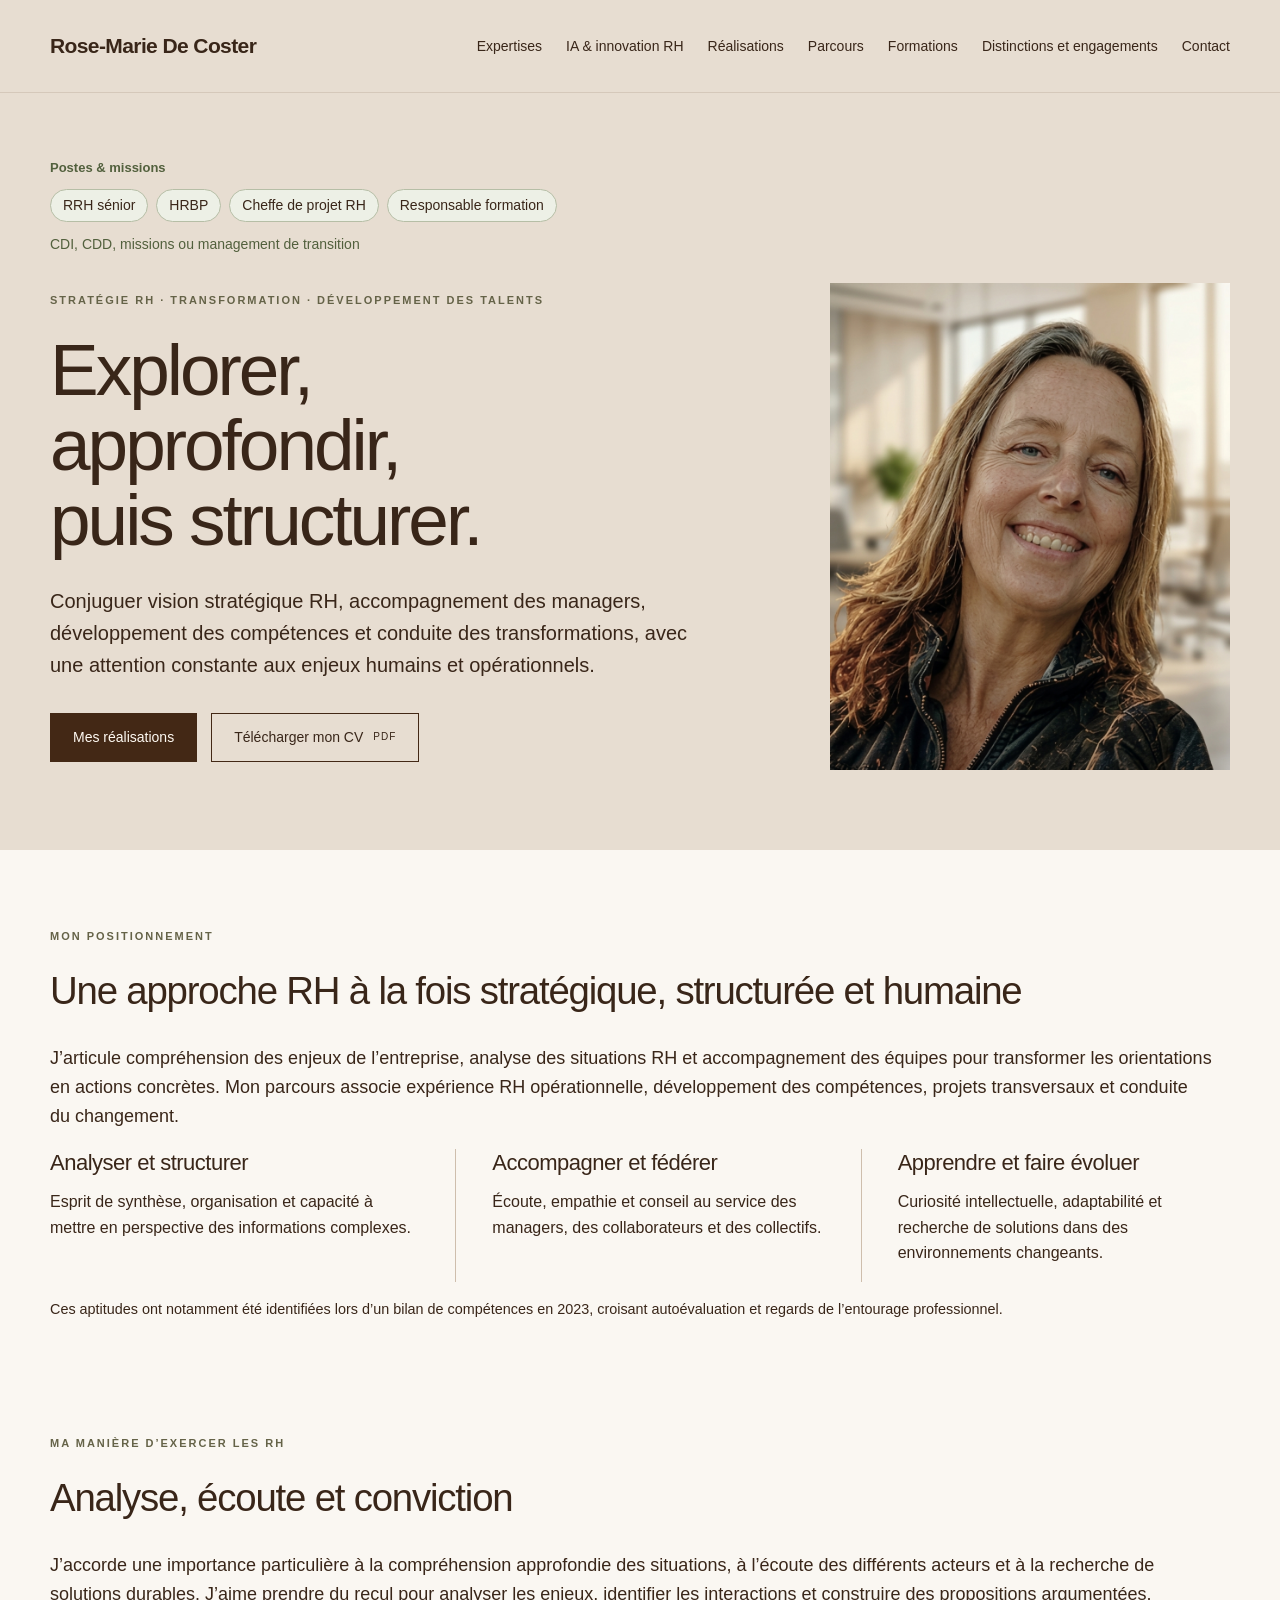
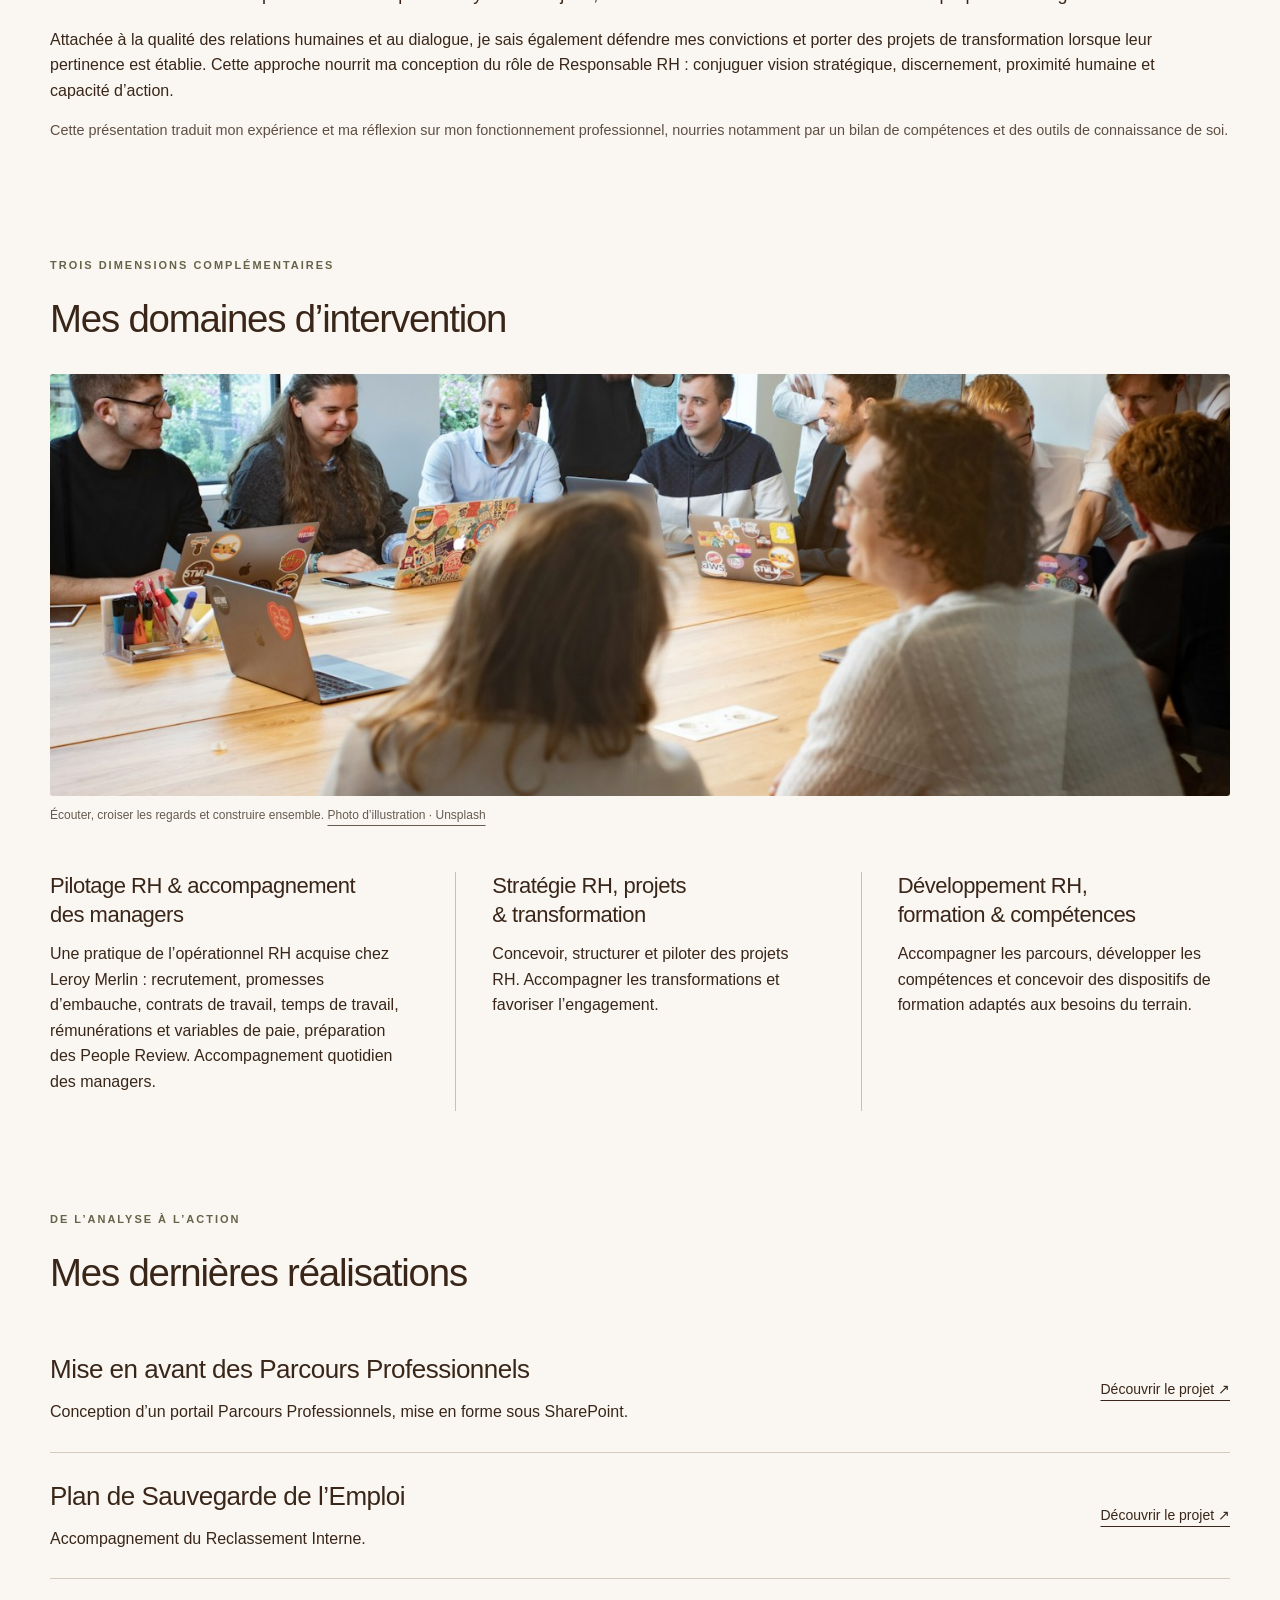
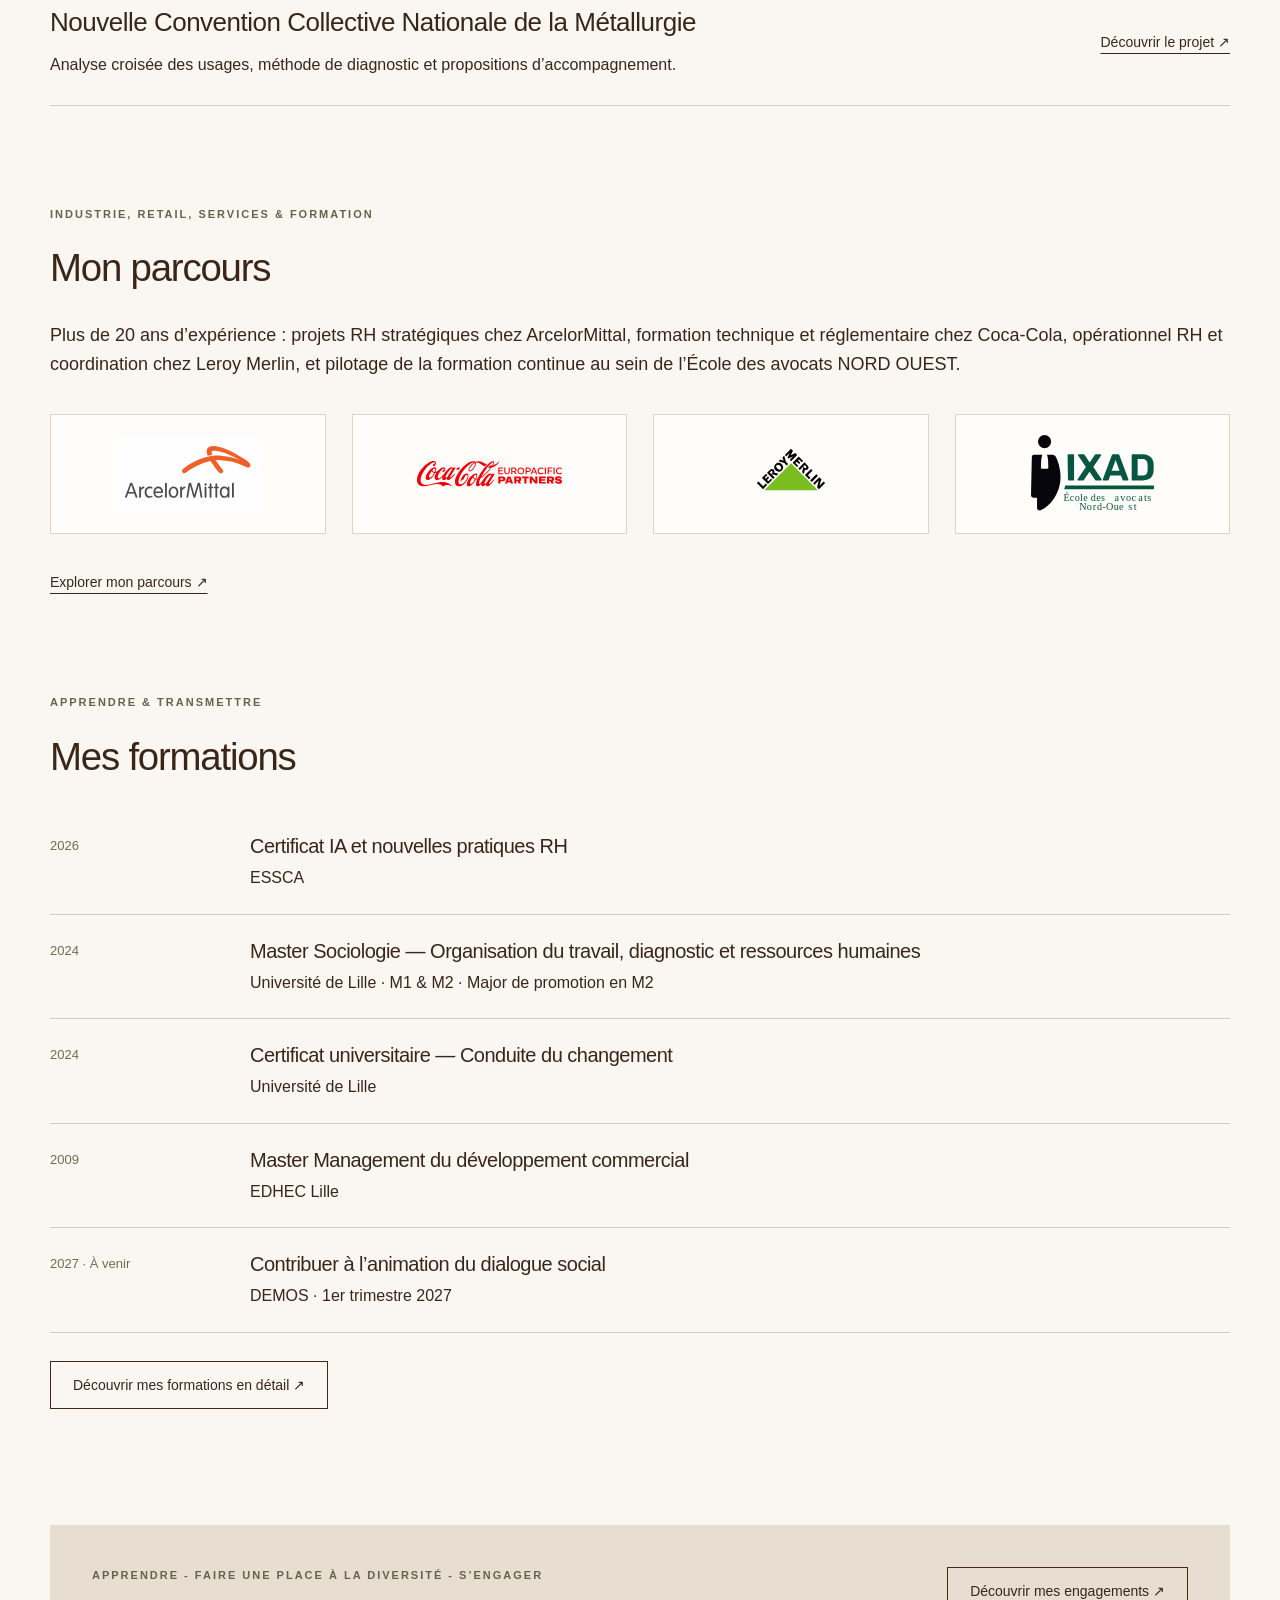
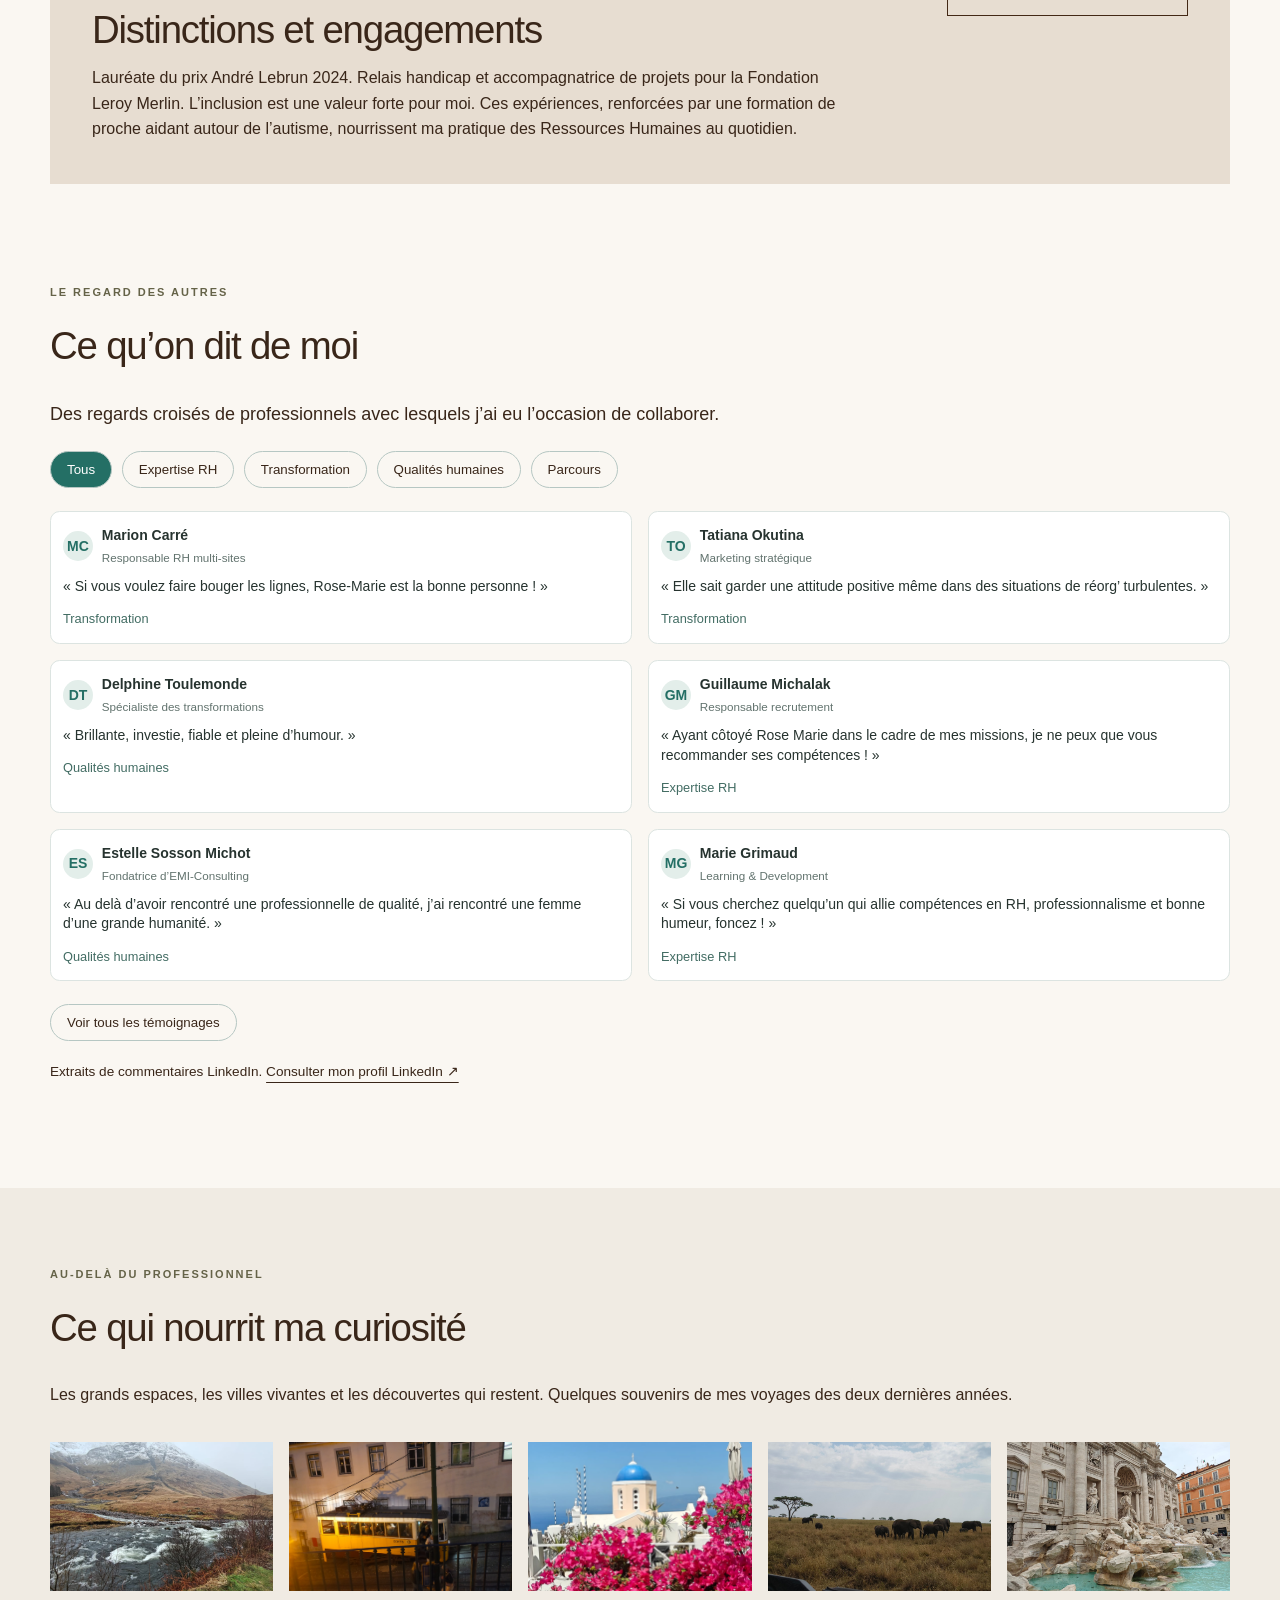
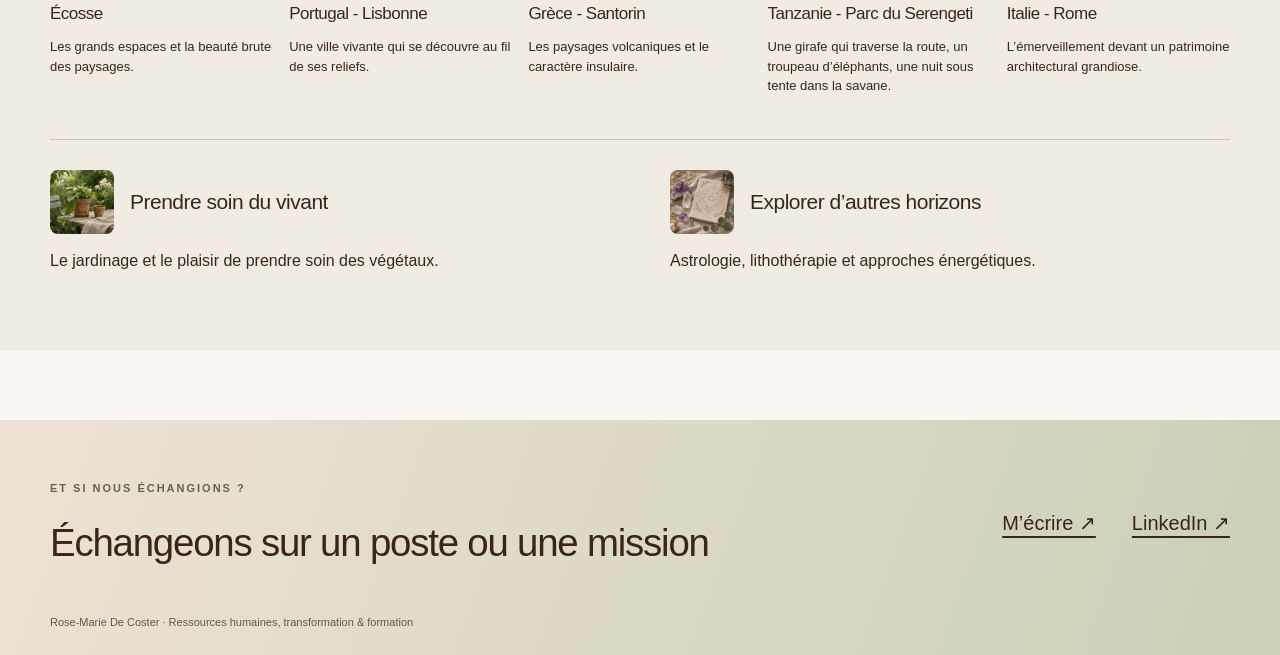
==== index.html @ 0cb6c14d "Retirer Cheffe de projet IA et RH des postes ciblés" ====
<!doctype html><html lang="fr"><head><meta charset="utf-8"><meta name="viewport" content="width=device-width,initial-scale=1"><meta name="description" content="Rose-Marie De Coster : ressources humaines, projets et transformation, formation et développement des compétences."><title>Accueil | Rose-Marie De Coster</title><link rel="stylesheet" href="assets/style.css?v=20261111-3"><script src="assets/site.js" defer></script><style>.hero .hero-grid{row-gap:28px}.target-roles{grid-column:1/-1;min-width:0;margin:0}.target-roles-label{margin:0 0 10px;font-size:13px;font-weight:600;color:#52603d}.target-roles ul{display:flex;flex-wrap:wrap;gap:8px;list-style:none;padding:0;margin:0}.target-roles li{max-width:100%;padding:6px 12px;border:1px solid #b6bea6;border-radius:20px;background:#edf0e6;color:#392619;font-size:14px;line-height:1.4}.target-roles abbr{text-decoration:none}@media(min-width:1000px){.target-roles ul{flex-wrap:nowrap}.target-roles li{white-space:nowrap}}.target-modalities{margin:12px 0 0;font-size:14px;line-height:1.5;color:#52603d}#contact .contact>div:first-child{min-width:0}#contact .contact-links{flex-shrink:0}@media(max-width:1050px){#contact .contact{flex-wrap:wrap}}</style></head><body><a class="skip" href="#contenu">Aller au contenu</a><header><div class="nav wrap"><a class="brand" href="index.html">Rose-Marie De Coster</a><button class="menu-toggle" aria-expanded="false" aria-controls="navigation">Menu</button><nav id="navigation" aria-label="Navigation principale"><a href="index.html#expertises">Expertises</a><a href="ia-innovation-rh.html">IA & innovation RH</a><a href="index.html#realisations">Réalisations</a><a href="index.html#parcours">Parcours</a><a href="index.html#formations">Formations</a><a href="index.html#distinction">Distinctions et engagements</a><a href="index.html#contact">Contact</a></nav></div></header><main id="contenu"><section class="hero"><div class="wrap hero-grid"><div class="target-roles"><p class="target-roles-label">Postes &amp; missions</p><ul aria-label="Postes et missions possibles"><li>RRH sénior</li><li><abbr title="Human Resources Business Partner">HRBP</abbr></li><li>Cheffe de projet RH</li><li>Responsable formation</li></ul><p class="target-modalities">CDI, CDD, missions ou management de transition</p></div><div><p class="eyebrow">STRATÉGIE RH · TRANSFORMATION · DÉVELOPPEMENT DES TALENTS</p><h1>Explorer,<br>approfondir,<br>puis structurer.</h1><p class="lead">Conjuguer vision stratégique RH, accompagnement des managers, développement des compétences et conduite des transformations, avec une attention constante aux enjeux humains et opérationnels.</p><div class="actions"><a class="button" href="#realisations">Mes réalisations</a><a class="button secondary" href="assets/CV_Rose_Marie_De_Coster.pdf?v=20261109" download>Télécharger mon CV <span class="file-type">PDF</span></a></div></div><figure class="portrait portrait-photo"><img src="assets/portrait-rose-marie.jpeg" width="928" height="1130" alt="Portrait de Rose-Marie De Coster" fetchpriority="high"></figure></div></section>
<section class="wrap section" id="profil-professionnel"><p class="eyebrow">MON POSITIONNEMENT</p><h2>Une approche RH à la fois stratégique, structurée et humaine</h2><p class="intro">J’articule compréhension des enjeux de l’entreprise, analyse des situations RH et accompagnement des équipes pour transformer les orientations en actions concrètes. Mon parcours associe expérience RH opérationnelle, développement des compétences, projets transversaux et conduite du changement.</p><div class="expertises"><article><h3>Analyser et structurer</h3><p>Esprit de synthèse, organisation et capacité à mettre en perspective des informations complexes.</p></article><article><h3>Accompagner et fédérer</h3><p>Écoute, empathie et conseil au service des managers, des collaborateurs et des collectifs.</p></article><article><h3>Apprendre et faire évoluer</h3><p>Curiosité intellectuelle, adaptabilité et recherche de solutions dans des environnements changeants.</p></article></div><p style="margin-top:1rem;font-size:.9rem">Ces aptitudes ont notamment été identifiées lors d’un bilan de compétences en 2023, croisant autoévaluation et regards de l’entourage professionnel.</p></section><section class="wrap section" id="approche-rh"><p class="eyebrow">MA MANIÈRE D’EXERCER LES RH</p><h2>Analyse, écoute et conviction</h2><p class="intro">J’accorde une importance particulière à la compréhension approfondie des situations, à l’écoute des différents acteurs et à la recherche de solutions durables. J’aime prendre du recul pour analyser les enjeux, identifier les interactions et construire des propositions argumentées.</p><p>Attachée à la qualité des relations humaines et au dialogue, je sais également défendre mes convictions et porter des projets de transformation lorsque leur pertinence est établie. Cette approche nourrit ma conception du rôle de Responsable RH : conjuguer vision stratégique, discernement, proximité humaine et capacité d’action.</p><p style="font-size:.9rem;opacity:.8">Cette présentation traduit mon expérience et ma réflexion sur mon fonctionnement professionnel, nourries notamment par un bilan de compétences et des outils de connaissance de soi.</p></section><section class="wrap section" id="expertises"><p class="eyebrow">TROIS DIMENSIONS COMPLÉMENTAIRES</p><h2>Mes domaines d’intervention</h2><figure class="editorial-photo"><img src="assets/illustration-collectif.jpg" alt="Équipe réunie autour d’une table pour échanger" width="1400" height="700" loading="lazy"><figcaption>Écouter, croiser les regards et construire ensemble. <a href="https://unsplash.com/photos/DZkYOtfxEvU" target="_blank" rel="noopener noreferrer">Photo d’illustration · Unsplash</a></figcaption></figure><div class="expertises">
<article><h3>Pilotage RH & accompagnement des managers</h3><p>Une pratique de l’opérationnel RH acquise chez Leroy Merlin : recrutement, promesses d’embauche, contrats de travail, temps de travail, rémunérations et variables de paie, préparation des People Review. Accompagnement quotidien des managers.</p></article>
<article><h3>Stratégie RH, projets & transformation</h3><p>Concevoir, structurer et piloter des projets RH. Accompagner les transformations et favoriser l’engagement.</p></article>
<article><h3>Développement RH, formation & compétences</h3><p>Accompagner les parcours, développer les compétences et concevoir des dispositifs de formation adaptés aux besoins du terrain.</p></article></div></section>
<section class="wrap section" id="realisations"><p class="eyebrow">DE L’ANALYSE À L’ACTION</p><h2>Mes dernières réalisations</h2><div class="project-list"><article class="project"><div><h3>Mise en avant des Parcours Professionnels</h3><p>Conception d’un portail Parcours Professionnels, mise en forme sous SharePoint.</p></div><a class="text-link" href="parcours-professionnels.html" aria-label="Découvrir : Parcours professionnels">Découvrir le projet ↗</a></article><article class="project"><div><h3>Plan de Sauvegarde de l’Emploi</h3><p>Accompagnement du Reclassement Interne.</p></div><a class="text-link" href="pse.html" aria-label="Découvrir : Plan de Sauvegarde de l’Emploi">Découvrir le projet ↗</a></article><article class="project"><div><h3>Nouvelle Convention Collective Nationale de la Métallurgie</h3><p>Analyse croisée des usages, méthode de diagnostic et propositions d’accompagnement.</p></div><a class="text-link" href="nccm.html" aria-label="Découvrir : Nouvelle Convention Collective Nationale de la Métallurgie">Découvrir le projet ↗</a></article></div></section><section class="wrap section" id="parcours"><p class="eyebrow">INDUSTRIE, RETAIL, SERVICES & FORMATION</p><h2>Mon parcours</h2><p class="intro">Plus de 20 ans d’expérience : projets RH stratégiques chez ArcelorMittal, formation technique et réglementaire chez Coca-Cola, opérationnel RH et coordination chez Leroy Merlin, et pilotage de la formation continue au sein de l’École des avocats NORD OUEST.</p><div class="companies company-logos"><a class="company" href="parcours.html#arcelormittal"><img src="assets/arcelormittal.svg" alt="ArcelorMittal France" loading="lazy"></a><a class="company" href="parcours.html#ccep"><img src="assets/ccep.svg" alt="Coca-Cola" loading="lazy"></a><a class="company" href="parcours.html#leroy-merlin"><img src="assets/leroy-merlin.svg" alt="Leroy Merlin France" loading="lazy"></a><a class="company" href="parcours.html#ixad"><img src="assets/ixad.svg" alt="IXAD — École des avocats du Nord-Ouest" loading="lazy"></a></div><a class="text-link" href="parcours.html">Explorer mon parcours ↗</a></section><section class="wrap section" id="formations"><p class="eyebrow">APPRENDRE & TRANSMETTRE</p><h2>Mes formations</h2><div class="education"><article><span class="date">2026</span><div><h3>Certificat IA et nouvelles pratiques RH</h3><p>ESSCA</p></div></article><article><span class="date">2024</span><div><h3>Master Sociologie — Organisation du travail, diagnostic et ressources humaines</h3><p>Université de Lille · M1 & M2 · Major de promotion en M2</p></div></article><article><span class="date">2024</span><div><h3>Certificat universitaire — Conduite du changement</h3><p>Université de Lille</p></div></article><article><span class="date">2009</span><div><h3>Master Management du développement commercial</h3><p>EDHEC Lille</p></div></article><article><span class="date">2027 · À venir</span><div><h3>Contribuer à l’animation du dialogue social</h3><p>DEMOS · 1er trimestre 2027</p></div></article></div><p class="training-discover"><a class="button secondary" href="formations.html">Découvrir mes formations en détail ↗</a></p></section><section class="wrap section" id="distinction"><div class="award"><div><p class="eyebrow">APPRENDRE - FAIRE UNE PLACE À LA DIVERSITÉ - S’ENGAGER</p><h2>Distinctions et engagements</h2><p>Lauréate du prix André Lebrun 2024. Relais handicap et accompagnatrice de projets pour la Fondation Leroy Merlin. L’inclusion est une valeur forte pour moi. Ces expériences, renforcées par une formation de proche aidant autour de l’autisme, nourrissent ma pratique des Ressources Humaines au quotidien.</p></div><a class="button secondary" href="distinction.html">Découvrir mes engagements ↗</a></div></section><section class="wrap section" id="temoignages"><p class="eyebrow">LE REGARD DES AUTRES</p><h2>Ce qu’on dit de moi</h2><p class="intro">Des regards croisés de professionnels avec lesquels j’ai eu l’occasion de collaborer.</p><div class="testimonial-filters" aria-label="Filtrer les témoignages"><button type="button" class="active" data-filter="Tous">Tous</button><button type="button" data-filter="Expertise RH">Expertise RH</button><button type="button" data-filter="Transformation">Transformation</button><button type="button" data-filter="Qualités humaines">Qualités humaines</button><button type="button" data-filter="Parcours">Parcours</button></div><div class="testimonial-grid"><article class="testimonial-card" data-category="Transformation" ><div class="testimonial-author"><span class="testimonial-avatar" aria-hidden="true">MC</span><div><strong>Marion Carré</strong><small>Responsable RH multi-sites</small></div></div><blockquote>« Si vous voulez faire bouger les lignes, Rose-Marie est la bonne personne ! »</blockquote><span class="testimonial-category">Transformation</span></article><article class="testimonial-card" data-category="Transformation" ><div class="testimonial-author"><span class="testimonial-avatar" aria-hidden="true">TO</span><div><strong>Tatiana Okutina</strong><small>Marketing stratégique</small></div></div><blockquote>« Elle sait garder une attitude positive même dans des situations de réorg’ turbulentes. »</blockquote><span class="testimonial-category">Transformation</span></article><article class="testimonial-card" data-category="Qualités humaines" ><div class="testimonial-author"><span class="testimonial-avatar" aria-hidden="true">DT</span><div><strong>Delphine Toulemonde</strong><small>Spécialiste des transformations</small></div></div><blockquote>« Brillante, investie, fiable et pleine d’humour. »</blockquote><span class="testimonial-category">Qualités humaines</span></article><article class="testimonial-card" data-category="Expertise RH" ><div class="testimonial-author"><span class="testimonial-avatar" aria-hidden="true">GM</span><div><strong>Guillaume Michalak</strong><small>Responsable recrutement</small></div></div><blockquote>« Ayant côtoyé Rose Marie dans le cadre de mes missions, je ne peux que vous recommander ses compétences ! »</blockquote><span class="testimonial-category">Expertise RH</span></article><article class="testimonial-card" data-category="Qualités humaines" ><div class="testimonial-author"><span class="testimonial-avatar" aria-hidden="true">ES</span><div><strong>Estelle Sosson Michot</strong><small>Fondatrice d’EMI-Consulting</small></div></div><blockquote>« Au delà d’avoir rencontré une professionnelle de qualité, j’ai rencontré une femme d’une grande humanité. »</blockquote><span class="testimonial-category">Qualités humaines</span></article><article class="testimonial-card" data-category="Expertise RH" ><div class="testimonial-author"><span class="testimonial-avatar" aria-hidden="true">MG</span><div><strong>Marie Grimaud</strong><small>Learning &amp; Development</small></div></div><blockquote>« Si vous cherchez quelqu’un qui allie compétences en RH, professionnalisme et bonne humeur, foncez ! »</blockquote><span class="testimonial-category">Expertise RH</span></article><article class="testimonial-card" data-category="Qualités humaines" hidden><div class="testimonial-author"><span class="testimonial-avatar" aria-hidden="true">BA</span><div><strong>Brigitte Adam</strong><small>DRH de transition</small></div></div><blockquote>« Une belle rencontre professionnelle, je recommande. »</blockquote><span class="testimonial-category">Qualités humaines</span></article><article class="testimonial-card" data-category="Parcours" hidden><div class="testimonial-author"><span class="testimonial-avatar" aria-hidden="true">LF</span><div><strong>Laurent Frappart</strong><small>Chef de projet</small></div></div><blockquote>« Tu as toujours mis beaucoup d’énergie et de cœur dans ce que tu entreprends. »</blockquote><span class="testimonial-category">Parcours</span></article><article class="testimonial-card" data-category="Qualités humaines" hidden><div class="testimonial-author"><span class="testimonial-avatar" aria-hidden="true">PG</span><div><strong>Philippe Groensteen</strong><small>Dirigeant</small></div></div><blockquote>« Écoute, Accompagnement, Analyse, Compréhension du contexte. »</blockquote><span class="testimonial-category">Qualités humaines</span></article><article class="testimonial-card" data-category="Expertise RH" hidden><div class="testimonial-author"><span class="testimonial-avatar" aria-hidden="true">AL</span><div><strong>Alexandre Laubie</strong><small>Managing Director</small></div></div><blockquote>« Un profil que je recommande à 200%. »</blockquote><span class="testimonial-category">Expertise RH</span></article></div><button type="button" class="testimonial-more">Voir tous les témoignages</button><p class="testimonial-note">Extraits de commentaires LinkedIn. <a href="https://www.linkedin.com/in/rose-marie-de-coster-1b9457264/" target="_blank" rel="noopener noreferrer">Consulter mon profil LinkedIn ↗</a></p></section><style>.testimonial-filters{display:flex;flex-wrap:wrap;gap:.6rem;margin:1.4rem 0}.testimonial-filters button,.testimonial-more{border:1px solid #b6c7c3;border-radius:2rem;background:transparent;color:inherit;padding:.65rem 1rem;cursor:pointer}.testimonial-filters button.active{background:#246f65;color:white}.testimonial-grid{display:grid;grid-template-columns:repeat(2,minmax(0,1fr));gap:1rem}.testimonial-card{border:1px solid #dce4e1;border-radius:.6rem;padding:.75rem;background:#fff;color:#26332f}.testimonial-card[hidden]{display:none}.testimonial-author{display:flex;align-items:center;gap:.55rem;font-size:.875rem}.testimonial-author small{display:block;color:#62736e;margin-top:.2rem}.testimonial-avatar{display:grid;place-items:center;flex:none;width:30px;height:30px;border-radius:50%;background:#e3eeea;color:#246f65;font-weight:700}.testimonial-card blockquote{margin:.55rem 0;line-height:1.4;font-size:.875rem}.testimonial-category{font-size:.8rem;color:#426c63}.testimonial-more{margin-top:1.4rem}.testimonial-note{font-size:.85rem;margin-top:1.2rem}@media(max-width:650px){.testimonial-grid{grid-template-columns:1fr}}</style><script>document.addEventListener('DOMContentLoaded',()=>{const section=document.querySelector('#temoignages');if(!section)return;let filter='Tous',expanded=false;const cards=[...section.querySelectorAll('.testimonial-card')],more=section.querySelector('.testimonial-more');function render(){let n=0;cards.forEach(c=>{const match=filter==='Tous'||c.dataset.category===filter;if(match)n++;c.hidden=!match||(!expanded&&n>6)});more.hidden=n<=6;more.textContent=expanded?'Réduire les témoignages':'Voir tous les témoignages'}section.querySelectorAll('[data-filter]').forEach(b=>b.addEventListener('click',()=>{filter=b.dataset.filter;expanded=false;section.querySelectorAll('[data-filter]').forEach(x=>x.classList.toggle('active',x===b));render()}));more.addEventListener('click',()=>{expanded=!expanded;render()});render()})</script><section class="personal" id="personnel"><div class="wrap section"><p class="eyebrow">AU-DELÀ DU PROFESSIONNEL</p><h2>Ce qui nourrit ma curiosité</h2><p class="intro travel-intro">Les grands espaces, les villes vivantes et les découvertes qui restent. Quelques souvenirs de mes voyages des deux dernières années.</p><div class="travel-grid"><article class="travel"><div class="travel-image"><img src="assets/voyage-ecosse.jpg" alt="Montagnes enneigées et rivière en Écosse" width="1600" height="900" loading="lazy" style="object-position:50% 50%"></div><h3>Écosse</h3><p>Les grands espaces et la beauté brute des paysages.</p></article><article class="travel"><div class="travel-image"><img src="assets/voyage-portugal-lisbonne.jpg" alt="Tramway jaune à Lisbonne au crépuscule" width="2048" height="1536" loading="lazy" style="object-position:50% 65%"></div><h3>Portugal - Lisbonne</h3><p>Une ville vivante qui se découvre au fil de ses reliefs.</p></article><article class="travel"><div class="travel-image"><img src="assets/voyage-grece-santorin.jpg" alt="Dôme bleu et bougainvilliers à Santorin" width="900" height="1600" loading="lazy" style="object-position:50% 44%"></div><h3>Grèce - Santorin</h3><p>Les paysages volcaniques et le caractère insulaire.</p></article><article class="travel"><div class="travel-image"><img src="assets/voyage-tanzanie-serengeti.jpg" alt="Troupeau d’éléphants dans la savane en Tanzanie" width="2048" height="921" loading="lazy" style="object-position:65% 50%"></div><h3>Tanzanie - Parc du Serengeti</h3><p>Une girafe qui traverse la route, un troupeau d’éléphants, une nuit sous tente dans la savane.</p></article><article class="travel"><div class="travel-image"><img src="assets/voyage-italie-rome.jpg" alt="Fontaine de Trevi à Rome" width="1600" height="1200" loading="lazy" style="object-position:50% 60%"></div><h3>Italie - Rome</h3><p>L’émerveillement devant un patrimoine architectural grandiose.</p></article></div><div class="interests"><article><div class="interest-heading"><img class="interest-photo" src="assets/interet-jardinage.png" width="112" height="112" alt="Plante verte en pot, illustration du jardinage" loading="lazy"><h3>Prendre soin du vivant</h3></div><p>Le jardinage et le plaisir de prendre soin des végétaux.</p></article><article><div class="interest-heading"><img class="interest-photo" src="assets/interet-horizons.png" width="112" height="112" alt="Cristaux et roue zodiacale, illustration des centres d’intérêt personnels" loading="lazy"><h3>Explorer d’autres horizons</h3></div><p>Astrologie, lithothérapie et approches énergétiques.</p></article></div></div></section></main><footer id="contact"><div class="wrap contact"><div><span class="eyebrow">ET SI NOUS ÉCHANGIONS ?</span><h2>Échangeons sur un poste ou une mission</h2></div><div class="contact-links"><a href="mailto:decoster59790@gmail.com">M’écrire ↗</a><a href="https://www.linkedin.com/in/rose-marie-de-coster-1b9457264/" target="_blank" rel="noopener noreferrer">LinkedIn ↗</a></div></div><div class="wrap footnote">Rose-Marie De Coster · Ressources humaines, transformation & formation</div></footer></body></html>
---- assets/style.css ----
*{box-sizing:border-box}html{scroll-behavior:smooth;scroll-padding-top:100px}body{margin:0;background:#faf7f2;color:#392619;font-family:Arial,Helvetica,sans-serif;line-height:1.6}a{color:inherit;text-underline-offset:6px}a:hover{color:#52603d}a:focus-visible,button:focus-visible{outline:3px solid #6b794b;outline-offset:6px}.wrap{width:min(1180px,calc(100% - 80px));margin:auto}header{background:#e7ddd1;border-bottom:1px solid #d5c8ba}.nav{display:flex;align-items:center;justify-content:space-between;gap:24px;min-height:92px}.brand{font-size:21px;font-weight:600;text-decoration:none;letter-spacing:-.6px;white-space:nowrap}nav{display:flex;gap:24px;align-items:center}nav a{text-decoration:none;font-size:14px}nav a:hover{text-decoration:underline}.menu-toggle{display:none}.hero{background:#e7ddd1;padding:65px 0 80px}.hero-grid{display:grid;grid-template-columns:1.35fr 1fr;gap:70px;align-items:center}.eyebrow{font-size:11px;letter-spacing:2px;font-weight:600;display:block;color:#656348;margin:0 0 22px}h1,h2,h3,p{margin-top:0}h1{font-size:clamp(42px,5.7vw,76px);line-height:1.03;letter-spacing:-3px;font-weight:500;margin-bottom:28px}h2{font-size:clamp(29px,3vw,40px);line-height:1.2;letter-spacing:-1.2px;font-weight:500;margin-bottom:30px}h3{font-size:22px;font-weight:500;line-height:1.3;letter-spacing:-.5px;margin-bottom:12px}p{font-size:16px}.lead{font-size:20px;line-height:1.6;max-width:620px}.actions{display:flex;gap:14px;flex-wrap:wrap;margin-top:32px}.button{display:inline-flex;align-items:center;justify-content:center;gap:10px;background:#432815;color:#fffaf3;border:1px solid #432815;padding:12px 22px;text-decoration:none;font-size:14px;transition:background .18s}.button:hover{background:#546043;color:white}.button.secondary{background:transparent;color:#392619}.button.secondary:hover{background:#ddd3c5}.file-type{font-size:10px;letter-spacing:1px}.portrait{background:#a6ad94;min-height:410px;display:flex;flex-direction:column;justify-content:center;align-items:center;color:#34402b}.portrait span{font-size:76px;font-weight:400;letter-spacing:-5px}.portrait p{font-size:13px;letter-spacing:1px}.section{padding-top:78px;padding-bottom:22px}.expertises{display:grid;grid-template-columns:repeat(3,1fr);gap:36px}.expertises article+article{border-left:1px solid #cebead;padding-left:36px}.number{font-size:12px;color:#67704f;display:block;margin-bottom:18px}.project{display:grid;grid-template-columns:1fr auto;gap:36px;align-items:center;padding:27px 0;border-bottom:1px solid #d6cbbf}.project h3{font-size:26px;max-width:700px}.project p{margin-bottom:0}.text-link{display:inline-block;font-size:14px;white-space:nowrap}.intro{font-size:18px;max-width:790px}.companies{display:flex;flex-wrap:wrap;gap:20px 36px;margin:32px 0}.companies span{border-right:1px solid #c3b7a6;padding-right:36px}.education article{display:grid;grid-template-columns:175px 1fr;gap:25px;border-bottom:1px solid #d6cbbf;padding:23px 0}.education h3{font-size:20px;margin-bottom:6px}.education p{margin:0}.date{color:#66714e;font-size:13px;padding-top:3px}.award{background:#e7ddd1;display:flex;align-items:center;justify-content:space-between;gap:30px;padding:42px}.award h2{margin-bottom:12px}.award p:last-child{margin:0}.pending{border-left:2px solid #a6ad94;padding:13px 20px;color:#655b50;max-width:750px}.personal{background:#f0ebe3;margin-top:70px;padding-bottom:55px}.travel-grid{display:grid;grid-template-columns:repeat(5,1fr);gap:20px;margin-top:35px}.travel-image{aspect-ratio:1.15;display:flex;align-items:center;justify-content:center;background:#c6cabc;padding:20px;margin-bottom:20px}.travel-image span{font-size:11px;text-align:center;color:#3b4435}.color-1{background:#d9c2aa}.color-2{background:#c5cfce}.color-3{background:#c6bc9f}.color-4{background:#d5bca7}.travel h3{font-size:20px}.travel p{font-size:14px}.interests{border-top:1px solid #cfc3b5;padding-top:30px;margin-top:30px;display:grid;grid-template-columns:1fr 1fr;gap:60px}.interests p{margin-bottom:0}footer{background:linear-gradient(110deg,#eee2d5,#cbd0b8);margin-top:70px;padding:60px 0 24px}.personal+footer{margin-top:0}.contact{display:flex;justify-content:space-between;gap:25px;align-items:center}.contact h2{margin-bottom:0}.contact-links{display:flex;gap:36px;font-size:20px}.footnote{margin-top:48px;font-size:11px;color:#63594f}.detail{padding-top:50px;padding-bottom:30px;max-width:960px}.back{display:inline-block;margin-bottom:50px;font-size:14px}.detail h1{font-size:clamp(38px,5vw,64px);max-width:900px;line-height:1.12}.detail h2{font-size:28px;margin-top:45px}.detail li{margin:8px 0}.role{color:#67664f}.press{padding:25px 0;border-bottom:1px solid #cfbfac}.experience{margin-top:50px}.skip{position:absolute;left:20px;top:-100px;background:white;padding:15px;z-index:10}.skip:focus{top:10px}@media(prefers-reduced-motion:no-preference){.section{animation:appear .5s ease-out}@keyframes appear{from{transform:translateY(8px)}to{transform:translateY(0)}}}@media(max-width:1050px){.nav{flex-wrap:wrap;padding:20px 0}.hero-grid{gap:35px}.travel-grid{grid-template-columns:repeat(3,1fr)}nav{gap:18px}}@media(max-width:700px){html{scroll-padding-top:20px}.wrap{width:calc(100% - 40px)}.nav{min-height:76px;gap:15px}.brand{font-size:18px}.menu-toggle{display:block;background:transparent;border:1px solid #897b6b;padding:9px 12px;color:inherit;font:inherit;font-size:13px}nav{width:100%;flex-wrap:wrap;gap:15px 22px;padding-top:10px}.js nav{display:none}.js nav.open{display:flex}.hero{padding:40px 0}.hero-grid{grid-template-columns:1fr;gap:32px}h1{letter-spacing:-2px;font-size:48px}.lead{font-size:18px}.portrait{min-height:280px}.portrait span{font-size:60px}.section{padding-top:50px}.expertises{grid-template-columns:1fr;gap:24px}.expertises article+article{padding:24px 0 0;border-left:0;border-top:1px solid #cebead}.project{grid-template-columns:1fr;gap:12px}.project h3{font-size:23px}.education article{grid-template-columns:1fr;gap:10px}.award{display:block;padding:28px}.award .button{margin-top:25px}.travel-grid{grid-template-columns:1fr 1fr;gap:22px 15px}.interests{grid-template-columns:1fr;gap:30px}.contact{display:block}.contact-links{margin-top:30px}.companies{gap:14px}.companies span{padding-right:14px}.detail h1{font-size:39px}.text-link{white-space:normal}footer{margin-top:45px}}@media(prefers-reduced-motion:reduce){html{scroll-behavior:auto}*{animation:none!important;transition:none!important}}
/* Portraits et logos */
.portrait-photo{margin:0;min-height:0;background:transparent;display:block;max-width:400px;justify-self:end;width:100%}.portrait-photo img{display:block;width:100%;height:auto;aspect-ratio:928/1130;object-fit:cover}.company-logos{display:grid;grid-template-columns:repeat(4,1fr);gap:26px;margin:35px 0}.company{display:flex;flex-direction:column;gap:18px;align-items:center;text-align:center;text-decoration:none;padding:20px 10px;border:1px solid #dfd4c6;background:#fffdf9}.company img{width:145px;height:78px;object-fit:contain;max-width:100%}.companies .company span{border:0;padding:0;font-size:13px}.experience-heading{display:flex;align-items:center;gap:30px}.experience-heading img{object-fit:contain;flex-shrink:0;background:#fffdf9;padding:8px}.experience-heading h2{margin:0}.award-photo{margin:35px 0}.award-photo img{display:block;width:100%;height:auto}.award-photo figcaption{font-size:12px;color:#655b50;margin-top:10px}@media(max-width:700px){.portrait-photo{max-width:360px;justify-self:center}.company-logos{grid-template-columns:repeat(2,1fr);gap:14px}.experience-heading{flex-direction:column;align-items:flex-start;gap:16px}.experience-heading h2{font-size:26px}}

/* Réalisations : Parcours professionnels */
.project-detail{max-width:1180px}.project-detail>h1{max-width:1000px}.project-facts{display:grid;grid-template-columns:repeat(3,1fr);gap:25px;margin:40px 0 65px;padding:28px 0;border-block:1px solid #d6cbbf}.project-facts strong{display:block;font-size:30px;font-weight:500;color:#52603d;line-height:1.3}.project-facts span{display:block;font-size:14px;margin-top:8px}.project-section{margin:65px 0}.project-section h2{margin-top:0}.skills-grid,.conviction-grid{display:grid;grid-template-columns:repeat(2,minmax(0,1fr));gap:24px}.skill-card{padding:30px;background:#fffdf9;border:1px solid #dfd4c6}.skill-card h3{font-size:27px}.skill-card p{max-width:60ch}.skill-card details{border-top:1px solid #dfd4c6;margin-top:24px;padding-top:16px}.skill-card summary{cursor:pointer;color:#52603d;font-size:15px;font-weight:600}.skill-card summary:focus-visible{outline:3px solid #6b794b;outline-offset:5px}.skill-card ul{padding-left:20px}.project-status{border-left:3px solid #a6ad94;padding:12px 16px;background:#f0f1e9}.journey-grid{display:grid;grid-template-columns:repeat(3,minmax(0,1fr));gap:28px;padding:0;list-style:none}.journey-grid>li{margin:0;border-top:2px solid #a6ad94;padding-top:24px}.journey-strength{font-size:13px;color:#52603d}.convictions{background:#f0ebe3;padding:35px}.conviction-grid{gap:28px 40px}.conviction-grid article>p:last-child{margin-bottom:0}.reference-list{list-style:none;display:flex;flex-wrap:wrap;gap:10px;padding:0}.reference-list li{margin:0;padding:8px 13px;background:#edf0e6;font-size:13px}.foundations h2{font-size:25px}@media(max-width:700px){.project-facts{grid-template-columns:1fr;gap:20px;margin-bottom:45px}.skills-grid,.conviction-grid,.journey-grid{grid-template-columns:1fr}.skill-card{padding:24px}.convictions{padding:25px}.project-section{margin:45px 0}.project-detail>h1{font-size:38px}}

/* Photos originales : recadrage non destructif et affichage lisible */
.project-photo-grid{display:grid;grid-template-columns:minmax(0,1.3fr) minmax(0,1fr);gap:32px;align-items:start}.project-photo{margin:0}.project-photo img{display:block;max-width:100%;height:auto}.project-photo a{display:block}.project-photo figcaption{font-size:13px;color:#655b50;line-height:1.5;margin-top:14px}.photo-cover{grid-column:1/-1}.photo-cover img,.photo-document img{width:100%;border:1px solid #d6cbbf}.photo-person{background:#f0ebe3;padding:30px;display:flex;flex-direction:column;align-items:center}.photo-person img{width:290px}.photo-person figcaption{text-align:center}@media(max-width:700px){.project-photo-grid{grid-template-columns:1fr;gap:28px}.photo-cover{grid-column:auto}.photo-person{padding:24px}}

/* Distinction et engagement */
.distinction-detail{max-width:1180px}.distinction-award{margin-top:55px}.distinction-award .award-photo{max-width:900px}.engagement-section{margin:65px 0}.engagement-grid{display:grid;grid-template-columns:repeat(2,minmax(0,1fr));gap:26px}.engagement-card{background:#fffdf9;border:1px solid #dfd4c6;padding:30px}.engagement-conviction{background:#e8ecdf;padding:32px;margin-top:30px}.engagement-conviction p{max-width:850px;margin-bottom:0}.award-sources{margin:65px 0 20px}@media(max-width:700px){.engagement-grid{grid-template-columns:1fr}.engagement-card,.engagement-conviction{padding:24px}}

.distinction-award .award-photo{max-width:540px;margin-inline:auto}

/* Formations */
.training-detail{max-width:1180px}.training-links{display:flex;flex-wrap:wrap;gap:12px 22px;margin:30px 0 45px}.training-links a{font-size:14px}.training-block{border-top:1px solid #cfbfac;padding:40px 0;margin-top:25px;scroll-margin-top:30px}.training-block h2{margin-top:0;max-width:950px}.training-columns{display:grid;grid-template-columns:repeat(2,minmax(0,1fr));gap:28px}.training-columns ul{margin-top:0;padding-left:22px}.training-block li{margin-bottom:18px}.training-takeaway{background:#edf0e6;border-left:3px solid #a6ad94;padding:20px 24px;margin:24px 0}.training-actions{display:flex;flex-wrap:wrap;gap:16px 28px}.training-status{color:#52603d}.upcoming{background:#f0ebe3;padding:30px}.training-discover{margin-top:28px}@media(max-width:700px){.training-columns{grid-template-columns:1fr;gap:0}.training-links{display:flex!important}.training-block{padding-top:30px}.training-actions{display:block}.training-actions a{margin-bottom:16px}.upcoming{padding:24px}}

/* Lot 6 : photographies personnelles, cadrage adapté à chaque souvenir. */
.travel-grid{grid-template-columns:repeat(3,minmax(0,1fr))}
.travel-image{padding:0;overflow:hidden;aspect-ratio:3/2}
.travel-image img{display:block;width:100%;height:100%;object-fit:cover}
@media(max-width:700px){.travel-grid{grid-template-columns:repeat(2,minmax(0,1fr))}}
@media(max-width:480px){.travel-grid{grid-template-columns:1fr}}


/* Parcours enrichi - proposition du 9 novembre 2026 */
.career-experience{border-top:1px solid #d6cbbf;padding-top:32px}.career-role{font-weight:600;font-size:20px;margin-bottom:8px}.career-intro{font-size:19px;color:#546043}.career-missions{display:grid;grid-template-columns:1fr 1fr;gap:12px 32px}.career-mission h3{font-size:19px;margin-bottom:8px}.career-mission p{font-size:16px}.career-links{display:flex;gap:24px;flex-wrap:wrap;font-size:14px}@media(max-width:700px){.career-missions{grid-template-columns:1fr}.career-role{font-size:18px}}

/* Photographies du parcours et voyages sur une ligne */
.career-hero{display:grid;grid-template-columns:1fr 1.15fr;gap:34px;align-items:center;margin:0 0 64px}
.career-hero .lead{font-size:18px}
.career-hero-photo{margin:0;position:relative}
.career-hero-photo img{display:block;width:100%;height:auto;aspect-ratio:1.35;object-fit:cover;object-position:60% center;border-radius:2px}
.career-hero-photo figcaption{font-size:12px;color:#655b50;margin-top:12px}
.career-shortcuts{display:flex;flex-wrap:wrap;gap:8px 16px;margin-top:25px}
.career-shortcuts a{font-size:12px;border-bottom:1px solid #b7bda4;padding:5px 0;text-decoration:none}
.career-experience{padding-top:38px}
.career-recognition{display:grid;grid-template-columns:170px 1fr;align-items:center;gap:32px;background:#e8ecdf;margin-top:65px;padding:30px}
.career-recognition img{width:170px;height:auto;display:block}
.career-recognition h2{margin:0 0 16px;font-size:29px}
.career-recognition p{max-width:55ch}
.travel-grid{grid-template-columns:repeat(5,minmax(0,1fr));gap:16px}
.travel-grid .travel{min-width:0}
.travel-grid .travel-image{aspect-ratio:1.5;margin-bottom:12px}
.travel-grid .travel h3{font-size:17px;line-height:1.3}
.travel-grid .travel p{font-size:13px;line-height:1.5}
@media(max-width:800px){
 .career-hero{grid-template-columns:1fr;gap:24px;margin-bottom:40px}
 .career-hero-photo img{aspect-ratio:1.8}
 .travel-grid{display:grid;grid-template-columns:repeat(5,155px);overflow-x:auto;gap:14px;padding-bottom:14px;scroll-snap-type:x proximity}
 .travel-grid .travel{scroll-snap-align:start}
}
@media(max-width:700px){
 .js .career-shortcuts{display:flex;width:auto;padding-top:0}
 .career-recognition{grid-template-columns:100px 1fr;padding:20px;gap:18px;margin-top:40px;align-items:start}
 .career-recognition img{width:100px}
 .career-recognition h2{font-size:23px}
 .career-recognition p{font-size:14px}
 .career-recognition .eyebrow{font-size:9px;letter-spacing:1px}
}

/* Ajustements de relecture — novembre 2026 */
#distinction .award{align-items:flex-start}
#distinction .award>div{max-width:760px}
#distinction .award .button{flex-shrink:0}
.interests article{display:block}.interest-heading{display:flex;align-items:center;gap:16px;margin-bottom:14px;min-height:64px}.interest-heading h3{margin:0}
.interest-photo{display:block;width:64px;height:64px;object-fit:cover;border-radius:8px;flex-shrink:0}
.interests h3{font-size:21px}
@media(max-width:1050px){#distinction .award{flex-direction:column}}
@media(max-width:480px){.interest-photo{width:56px;height:56px}.interest-heading{gap:12px}.interest-heading h3{font-size:19px}}

/* Introduction des voyages sur une ligne sur ordinateur */
#personnel .travel-intro{max-width:none;font-size:16px}
@media(min-width:1100px){#personnel .travel-intro{white-space:nowrap}}

/* Présentation du projet Parcours Professionnels */
.project-detail>h1.parcours-project-title{max-width:none;font-size:clamp(29px,3.2vw,44px);line-height:1.2;letter-spacing:-1px}
.project-detail .parcours-mission-intro{max-width:none;font-size:16px}
@media(min-width:1200px){.project-detail .parcours-mission-intro{white-space:nowrap}}

/* Lecture fluide sur toutes les pages, sans coupures imposées. */
.detail{max-width:1180px}
.intro,.lead,.detail>.lead{max-width:none}
.detail>.lead{font-size:18px;line-height:1.65}
h1,h2,h3{overflow-wrap:break-word;text-wrap:balance}
p,li{ text-wrap:pretty }
.project-detail>h1{max-width:none;font-size:clamp(30px,3.5vw,46px);line-height:1.2;letter-spacing:-1px}
#personnel .travel-intro,.project-detail .parcours-mission-intro{white-space:normal}
.project>div,.award>div,.career-hero>div{min-width:0}
.editorial-photo{margin:32px 0 48px}
.editorial-photo img{display:block;width:100%;height:auto;aspect-ratio:2.8;object-fit:cover;border-radius:3px}
.editorial-photo figcaption{font-size:12px;color:#655b50;margin-top:10px;line-height:1.5}
.editorial-photo figcaption a{color:inherit}
@media(max-width:700px){
 .detail>.lead,.intro{font-size:17px}
 .editorial-photo{margin:24px 0 32px}
 .editorial-photo img{aspect-ratio:1.65}
 .detail h1{letter-spacing:-1px}
 .contact-links{flex-wrap:wrap}
}
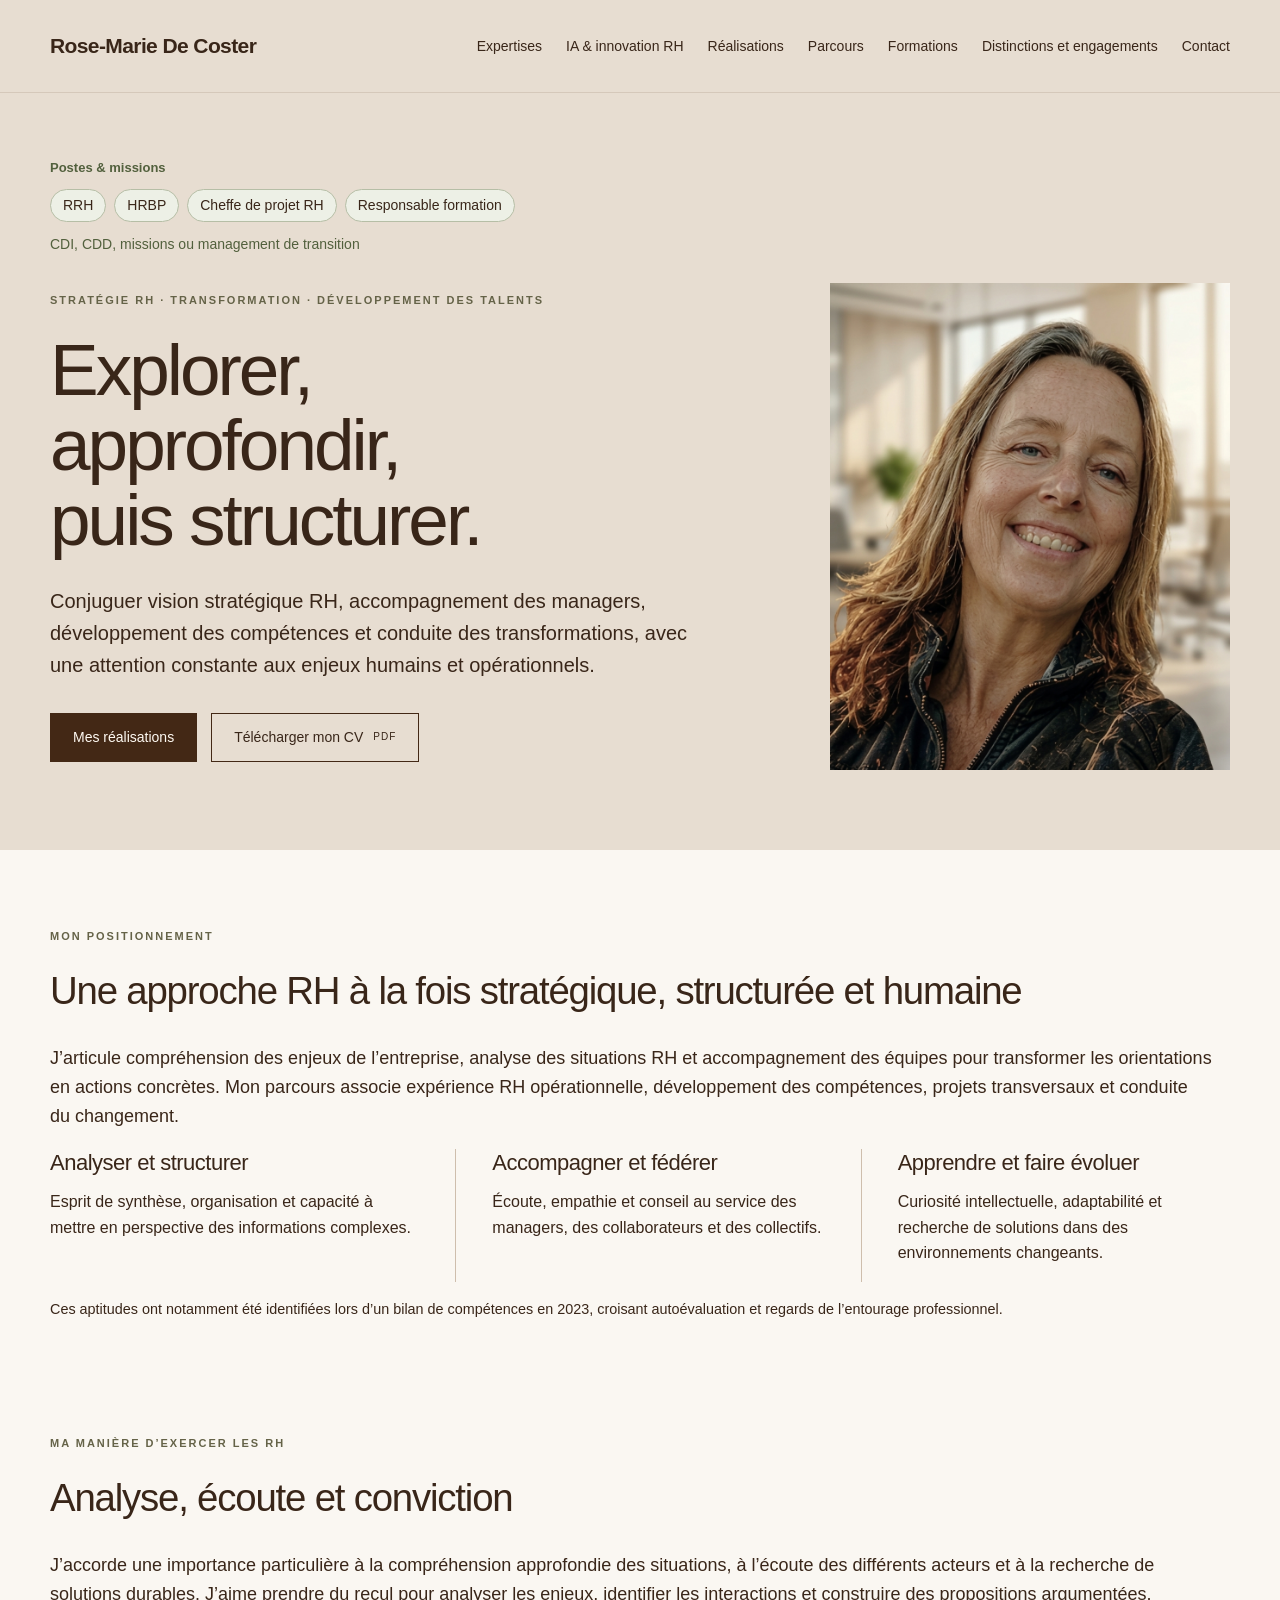
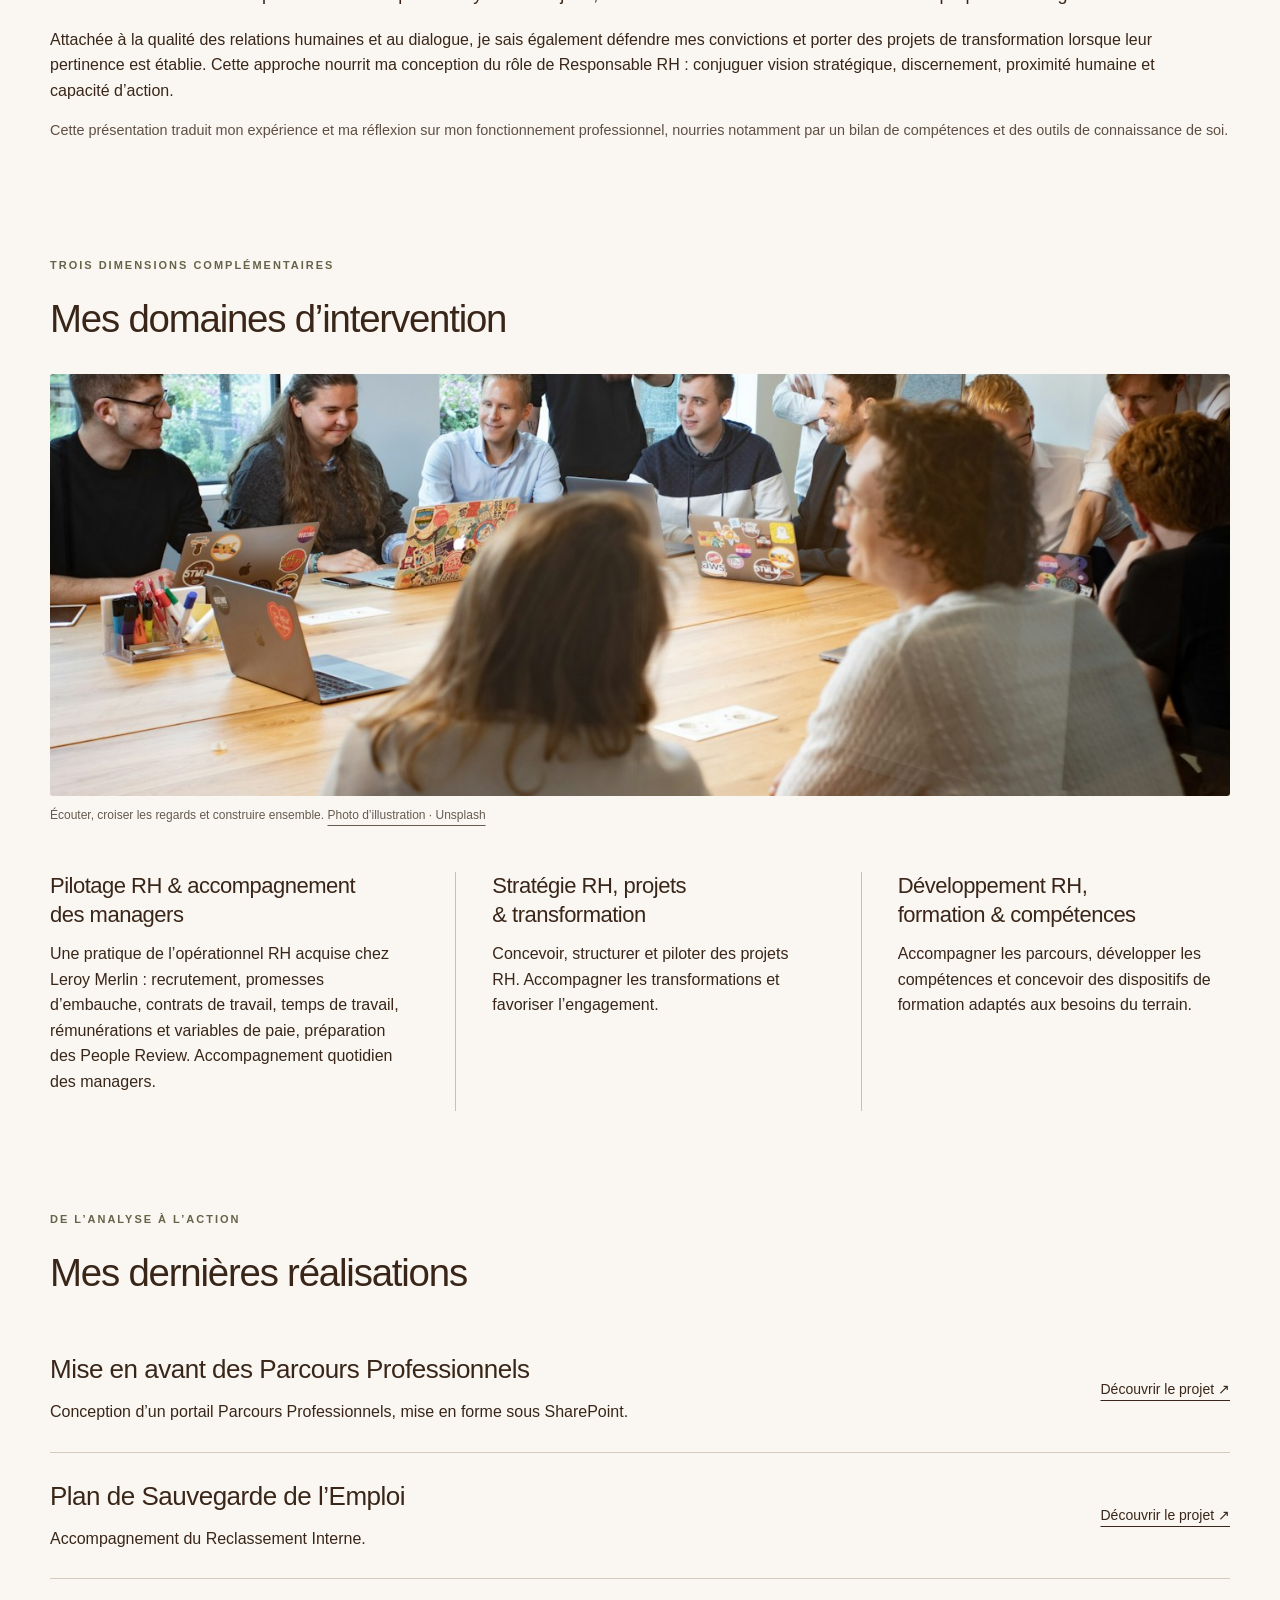
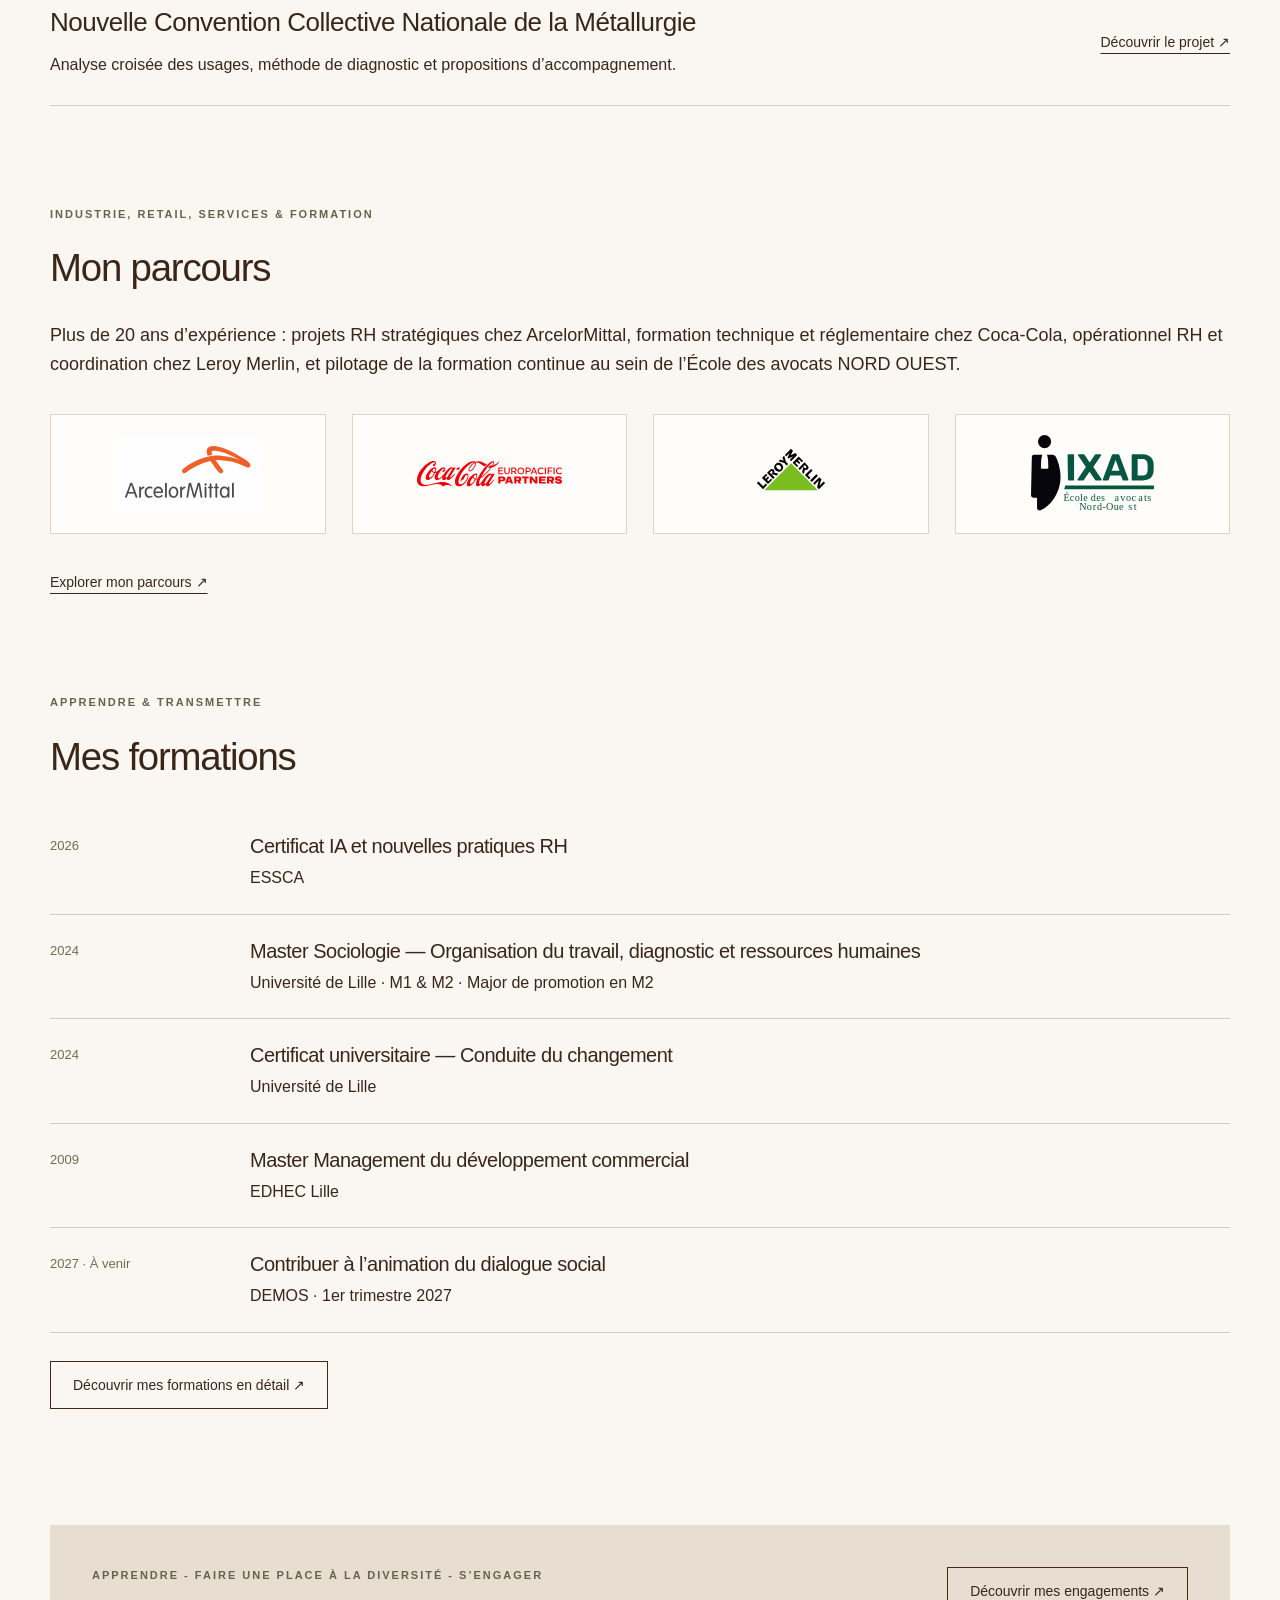
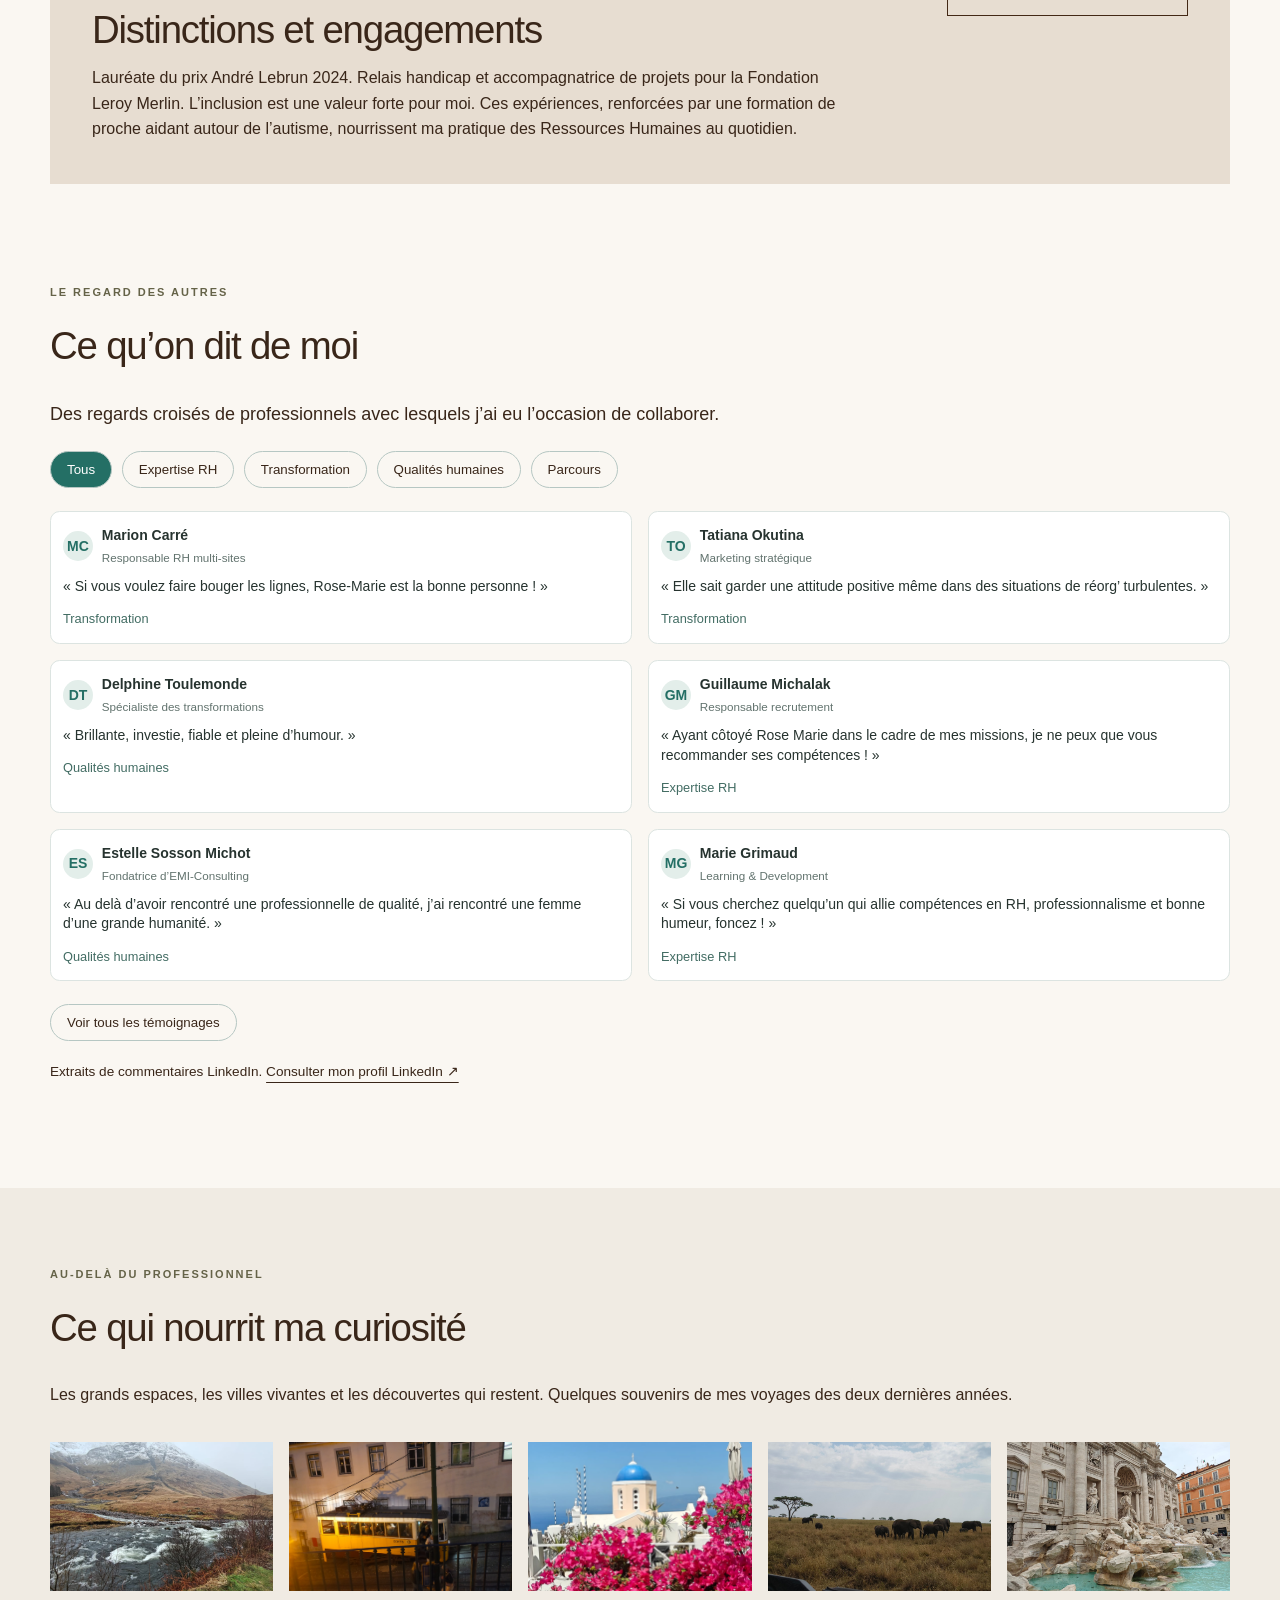
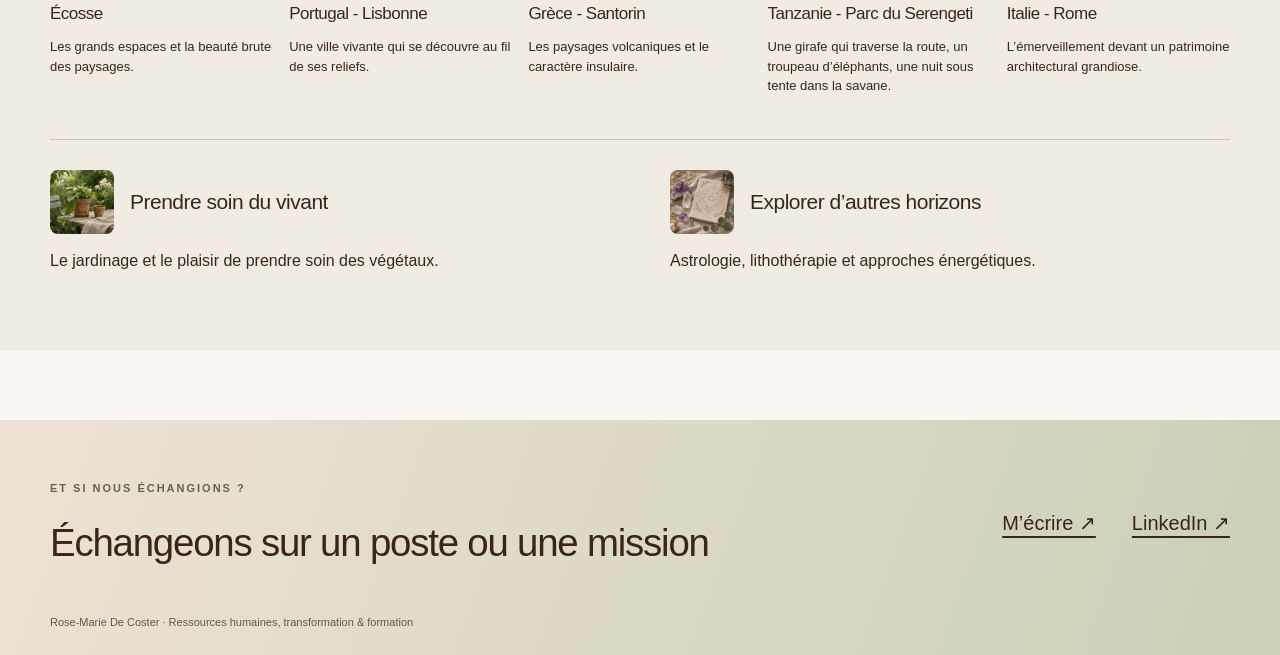
==== commit 4d824ffe: "Simplifier intitulé RRH sur la page d'accueil" ====
--- a/index.html
+++ b/index.html
@@ -1,4 +1,4 @@
-<!doctype html><html lang="fr"><head><meta charset="utf-8"><meta name="viewport" content="width=device-width,initial-scale=1"><meta name="description" content="Rose-Marie De Coster : ressources humaines, projets et transformation, formation et développement des compétences."><title>Accueil | Rose-Marie De Coster</title><link rel="stylesheet" href="assets/style.css?v=20261111-3"><script src="assets/site.js" defer></script><style>.hero .hero-grid{row-gap:28px}.target-roles{grid-column:1/-1;min-width:0;margin:0}.target-roles-label{margin:0 0 10px;font-size:13px;font-weight:600;color:#52603d}.target-roles ul{display:flex;flex-wrap:wrap;gap:8px;list-style:none;padding:0;margin:0}.target-roles li{max-width:100%;padding:6px 12px;border:1px solid #b6bea6;border-radius:20px;background:#edf0e6;color:#392619;font-size:14px;line-height:1.4}.target-roles abbr{text-decoration:none}@media(min-width:1000px){.target-roles ul{flex-wrap:nowrap}.target-roles li{white-space:nowrap}}.target-modalities{margin:12px 0 0;font-size:14px;line-height:1.5;color:#52603d}#contact .contact>div:first-child{min-width:0}#contact .contact-links{flex-shrink:0}@media(max-width:1050px){#contact .contact{flex-wrap:wrap}}</style></head><body><a class="skip" href="#contenu">Aller au contenu</a><header><div class="nav wrap"><a class="brand" href="index.html">Rose-Marie De Coster</a><button class="menu-toggle" aria-expanded="false" aria-controls="navigation">Menu</button><nav id="navigation" aria-label="Navigation principale"><a href="index.html#expertises">Expertises</a><a href="ia-innovation-rh.html">IA & innovation RH</a><a href="index.html#realisations">Réalisations</a><a href="index.html#parcours">Parcours</a><a href="index.html#formations">Formations</a><a href="index.html#distinction">Distinctions et engagements</a><a href="index.html#contact">Contact</a></nav></div></header><main id="contenu"><section class="hero"><div class="wrap hero-grid"><div class="target-roles"><p class="target-roles-label">Postes &amp; missions</p><ul aria-label="Postes et missions possibles"><li>RRH sénior</li><li><abbr title="Human Resources Business Partner">HRBP</abbr></li><li>Cheffe de projet RH</li><li>Responsable formation</li></ul><p class="target-modalities">CDI, CDD, missions ou management de transition</p></div><div><p class="eyebrow">STRATÉGIE RH · TRANSFORMATION · DÉVELOPPEMENT DES TALENTS</p><h1>Explorer,<br>approfondir,<br>puis structurer.</h1><p class="lead">Conjuguer vision stratégique RH, accompagnement des managers, développement des compétences et conduite des transformations, avec une attention constante aux enjeux humains et opérationnels.</p><div class="actions"><a class="button" href="#realisations">Mes réalisations</a><a class="button secondary" href="assets/CV_Rose_Marie_De_Coster.pdf?v=20261109" download>Télécharger mon CV <span class="file-type">PDF</span></a></div></div><figure class="portrait portrait-photo"><img src="assets/portrait-rose-marie.jpeg" width="928" height="1130" alt="Portrait de Rose-Marie De Coster" fetchpriority="high"></figure></div></section>
+<!doctype html><html lang="fr"><head><meta charset="utf-8"><meta name="viewport" content="width=device-width,initial-scale=1"><meta name="description" content="Rose-Marie De Coster : ressources humaines, projets et transformation, formation et développement des compétences."><title>Accueil | Rose-Marie De Coster</title><link rel="stylesheet" href="assets/style.css?v=20261111-3"><script src="assets/site.js" defer></script><style>.hero .hero-grid{row-gap:28px}.target-roles{grid-column:1/-1;min-width:0;margin:0}.target-roles-label{margin:0 0 10px;font-size:13px;font-weight:600;color:#52603d}.target-roles ul{display:flex;flex-wrap:wrap;gap:8px;list-style:none;padding:0;margin:0}.target-roles li{max-width:100%;padding:6px 12px;border:1px solid #b6bea6;border-radius:20px;background:#edf0e6;color:#392619;font-size:14px;line-height:1.4}.target-roles abbr{text-decoration:none}@media(min-width:1000px){.target-roles ul{flex-wrap:nowrap}.target-roles li{white-space:nowrap}}.target-modalities{margin:12px 0 0;font-size:14px;line-height:1.5;color:#52603d}#contact .contact>div:first-child{min-width:0}#contact .contact-links{flex-shrink:0}@media(max-width:1050px){#contact .contact{flex-wrap:wrap}}</style></head><body><a class="skip" href="#contenu">Aller au contenu</a><header><div class="nav wrap"><a class="brand" href="index.html">Rose-Marie De Coster</a><button class="menu-toggle" aria-expanded="false" aria-controls="navigation">Menu</button><nav id="navigation" aria-label="Navigation principale"><a href="index.html#expertises">Expertises</a><a href="ia-innovation-rh.html">IA & innovation RH</a><a href="index.html#realisations">Réalisations</a><a href="index.html#parcours">Parcours</a><a href="index.html#formations">Formations</a><a href="index.html#distinction">Distinctions et engagements</a><a href="index.html#contact">Contact</a></nav></div></header><main id="contenu"><section class="hero"><div class="wrap hero-grid"><div class="target-roles"><p class="target-roles-label">Postes &amp; missions</p><ul aria-label="Postes et missions possibles"><li>RRH</li><li><abbr title="Human Resources Business Partner">HRBP</abbr></li><li>Cheffe de projet RH</li><li>Responsable formation</li></ul><p class="target-modalities">CDI, CDD, missions ou management de transition</p></div><div><p class="eyebrow">STRATÉGIE RH · TRANSFORMATION · DÉVELOPPEMENT DES TALENTS</p><h1>Explorer,<br>approfondir,<br>puis structurer.</h1><p class="lead">Conjuguer vision stratégique RH, accompagnement des managers, développement des compétences et conduite des transformations, avec une attention constante aux enjeux humains et opérationnels.</p><div class="actions"><a class="button" href="#realisations">Mes réalisations</a><a class="button secondary" href="assets/CV_Rose_Marie_De_Coster.pdf?v=20261109" download>Télécharger mon CV <span class="file-type">PDF</span></a></div></div><figure class="portrait portrait-photo"><img src="assets/portrait-rose-marie.jpeg" width="928" height="1130" alt="Portrait de Rose-Marie De Coster" fetchpriority="high"></figure></div></section>
 <section class="wrap section" id="profil-professionnel"><p class="eyebrow">MON POSITIONNEMENT</p><h2>Une approche RH à la fois stratégique, structurée et humaine</h2><p class="intro">J’articule compréhension des enjeux de l’entreprise, analyse des situations RH et accompagnement des équipes pour transformer les orientations en actions concrètes. Mon parcours associe expérience RH opérationnelle, développement des compétences, projets transversaux et conduite du changement.</p><div class="expertises"><article><h3>Analyser et structurer</h3><p>Esprit de synthèse, organisation et capacité à mettre en perspective des informations complexes.</p></article><article><h3>Accompagner et fédérer</h3><p>Écoute, empathie et conseil au service des managers, des collaborateurs et des collectifs.</p></article><article><h3>Apprendre et faire évoluer</h3><p>Curiosité intellectuelle, adaptabilité et recherche de solutions dans des environnements changeants.</p></article></div><p style="margin-top:1rem;font-size:.9rem">Ces aptitudes ont notamment été identifiées lors d’un bilan de compétences en 2023, croisant autoévaluation et regards de l’entourage professionnel.</p></section><section class="wrap section" id="approche-rh"><p class="eyebrow">MA MANIÈRE D’EXERCER LES RH</p><h2>Analyse, écoute et conviction</h2><p class="intro">J’accorde une importance particulière à la compréhension approfondie des situations, à l’écoute des différents acteurs et à la recherche de solutions durables. J’aime prendre du recul pour analyser les enjeux, identifier les interactions et construire des propositions argumentées.</p><p>Attachée à la qualité des relations humaines et au dialogue, je sais également défendre mes convictions et porter des projets de transformation lorsque leur pertinence est établie. Cette approche nourrit ma conception du rôle de Responsable RH : conjuguer vision stratégique, discernement, proximité humaine et capacité d’action.</p><p style="font-size:.9rem;opacity:.8">Cette présentation traduit mon expérience et ma réflexion sur mon fonctionnement professionnel, nourries notamment par un bilan de compétences et des outils de connaissance de soi.</p></section><section class="wrap section" id="expertises"><p class="eyebrow">TROIS DIMENSIONS COMPLÉMENTAIRES</p><h2>Mes domaines d’intervention</h2><figure class="editorial-photo"><img src="assets/illustration-collectif.jpg" alt="Équipe réunie autour d’une table pour échanger" width="1400" height="700" loading="lazy"><figcaption>Écouter, croiser les regards et construire ensemble. <a href="https://unsplash.com/photos/DZkYOtfxEvU" target="_blank" rel="noopener noreferrer">Photo d’illustration · Unsplash</a></figcaption></figure><div class="expertises">
 <article><h3>Pilotage RH & accompagnement des managers</h3><p>Une pratique de l’opérationnel RH acquise chez Leroy Merlin : recrutement, promesses d’embauche, contrats de travail, temps de travail, rémunérations et variables de paie, préparation des People Review. Accompagnement quotidien des managers.</p></article>
 <article><h3>Stratégie RH, projets & transformation</h3><p>Concevoir, structurer et piloter des projets RH. Accompagner les transformations et favoriser l’engagement.</p></article>
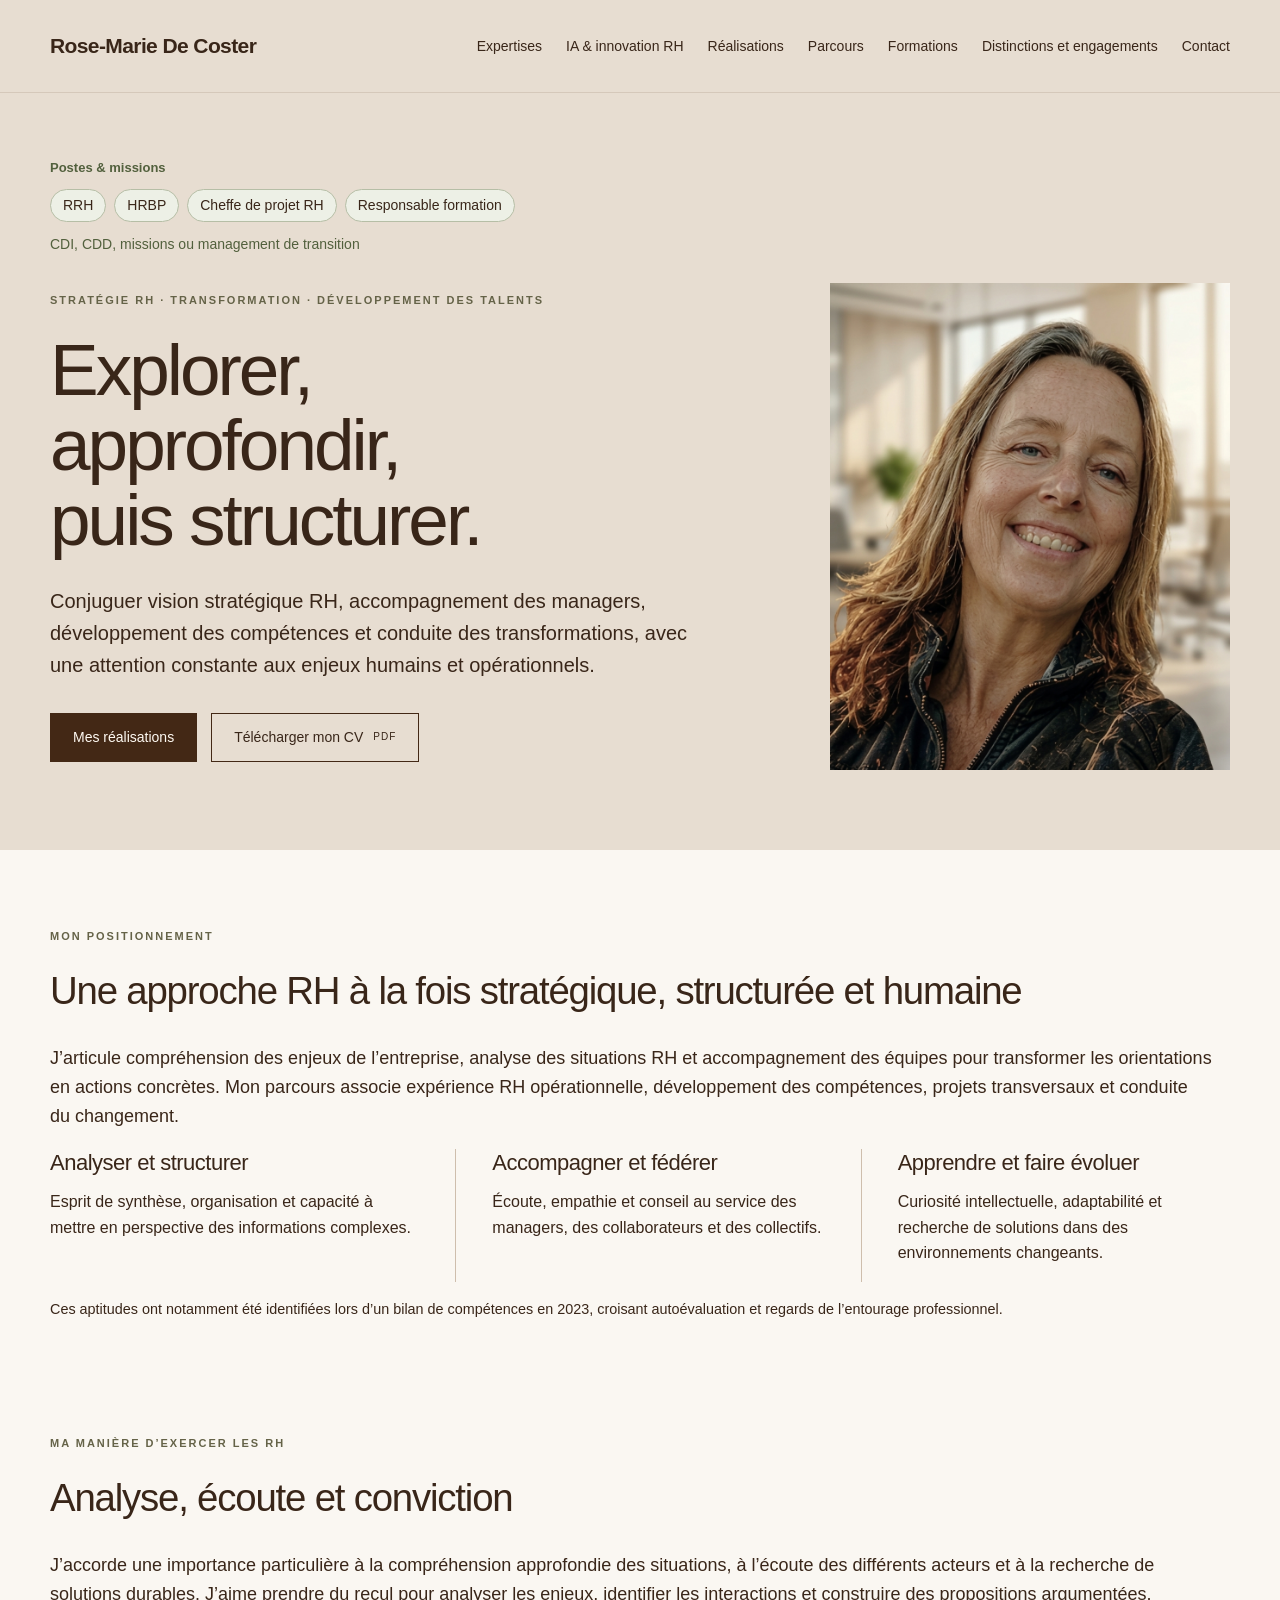
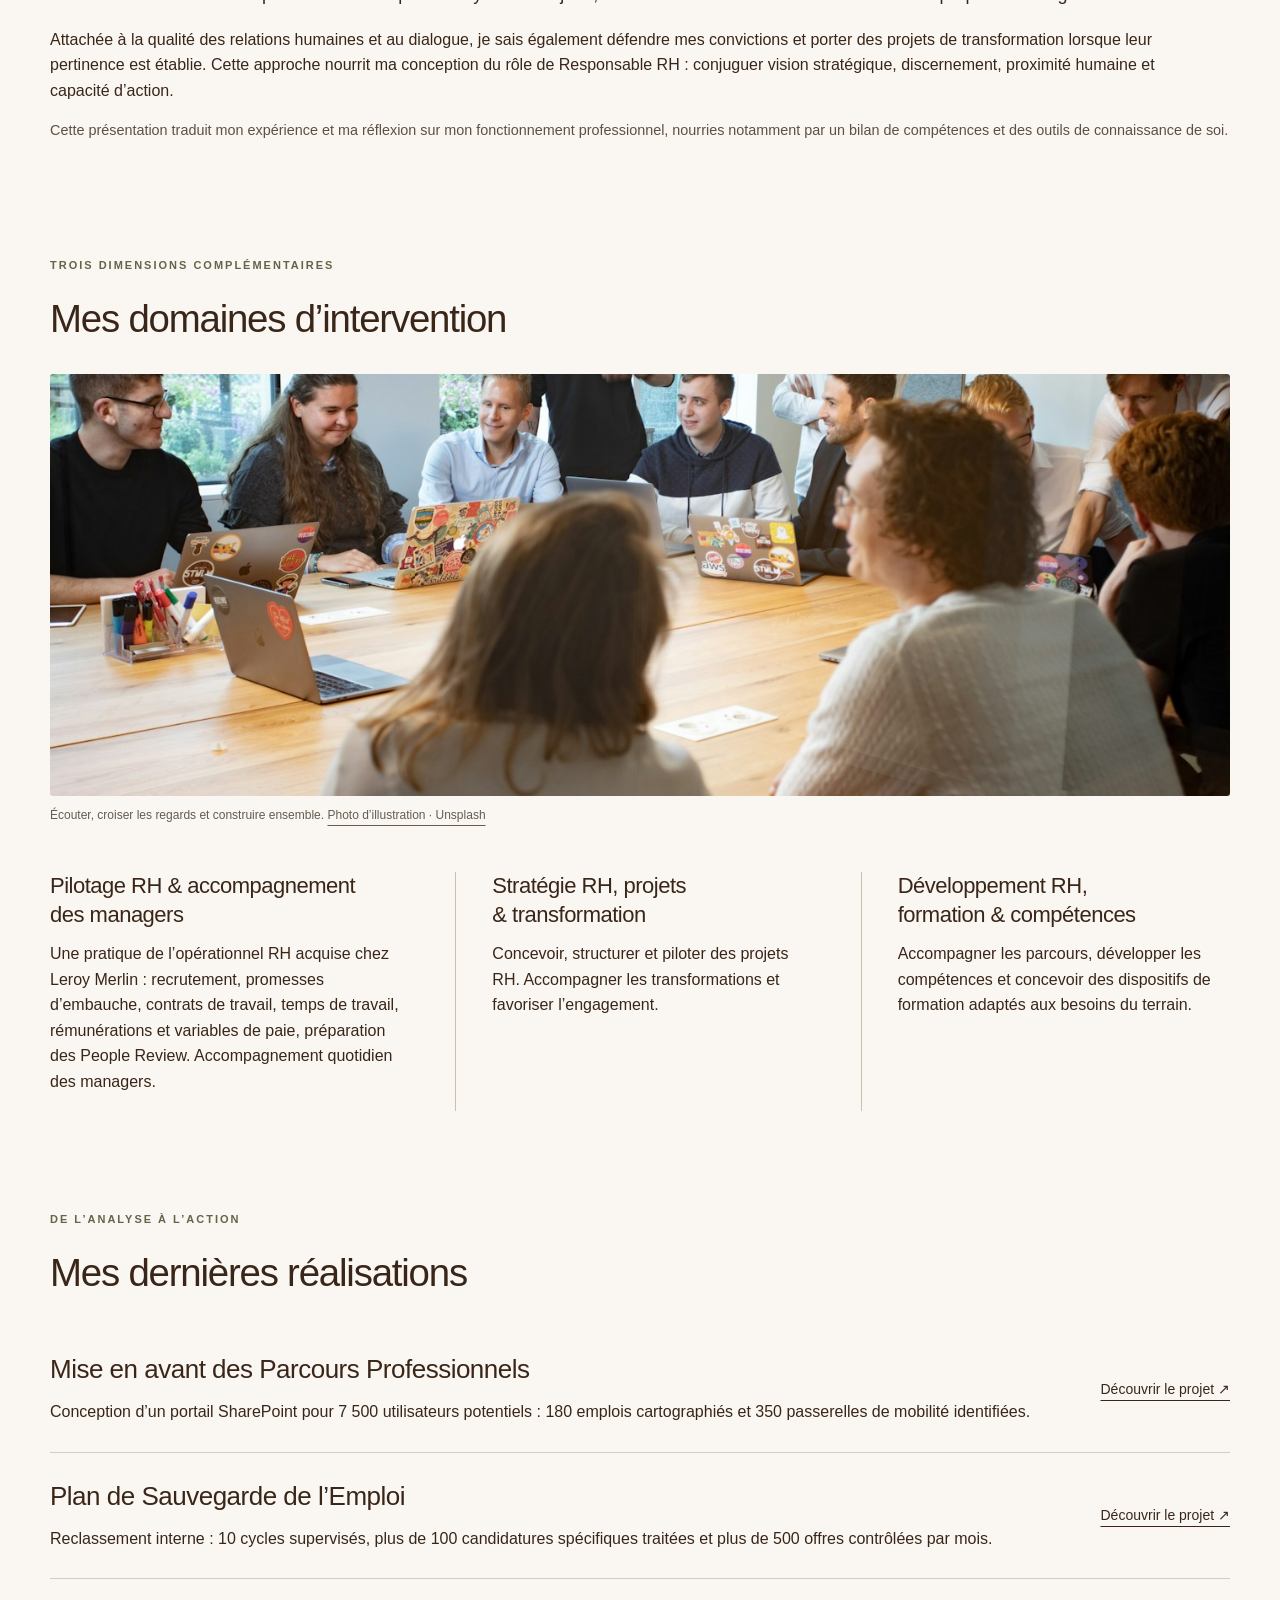
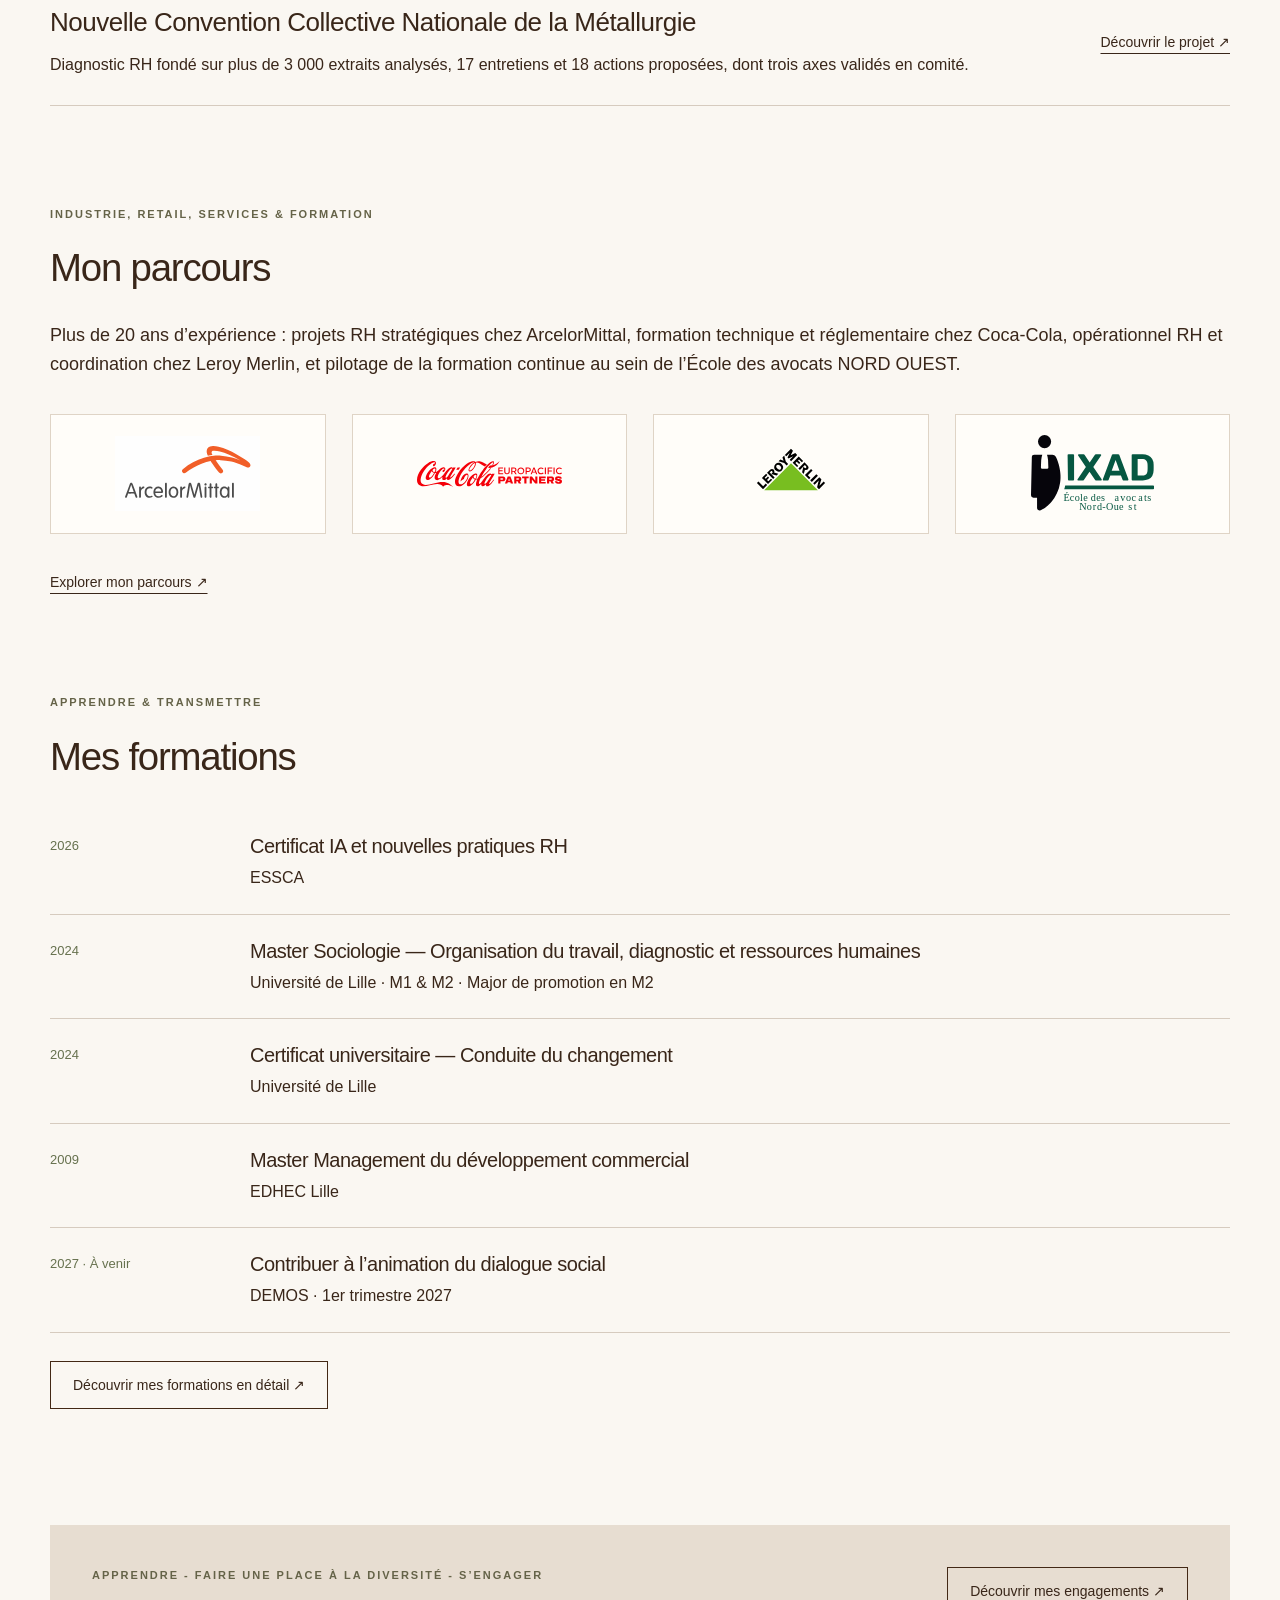
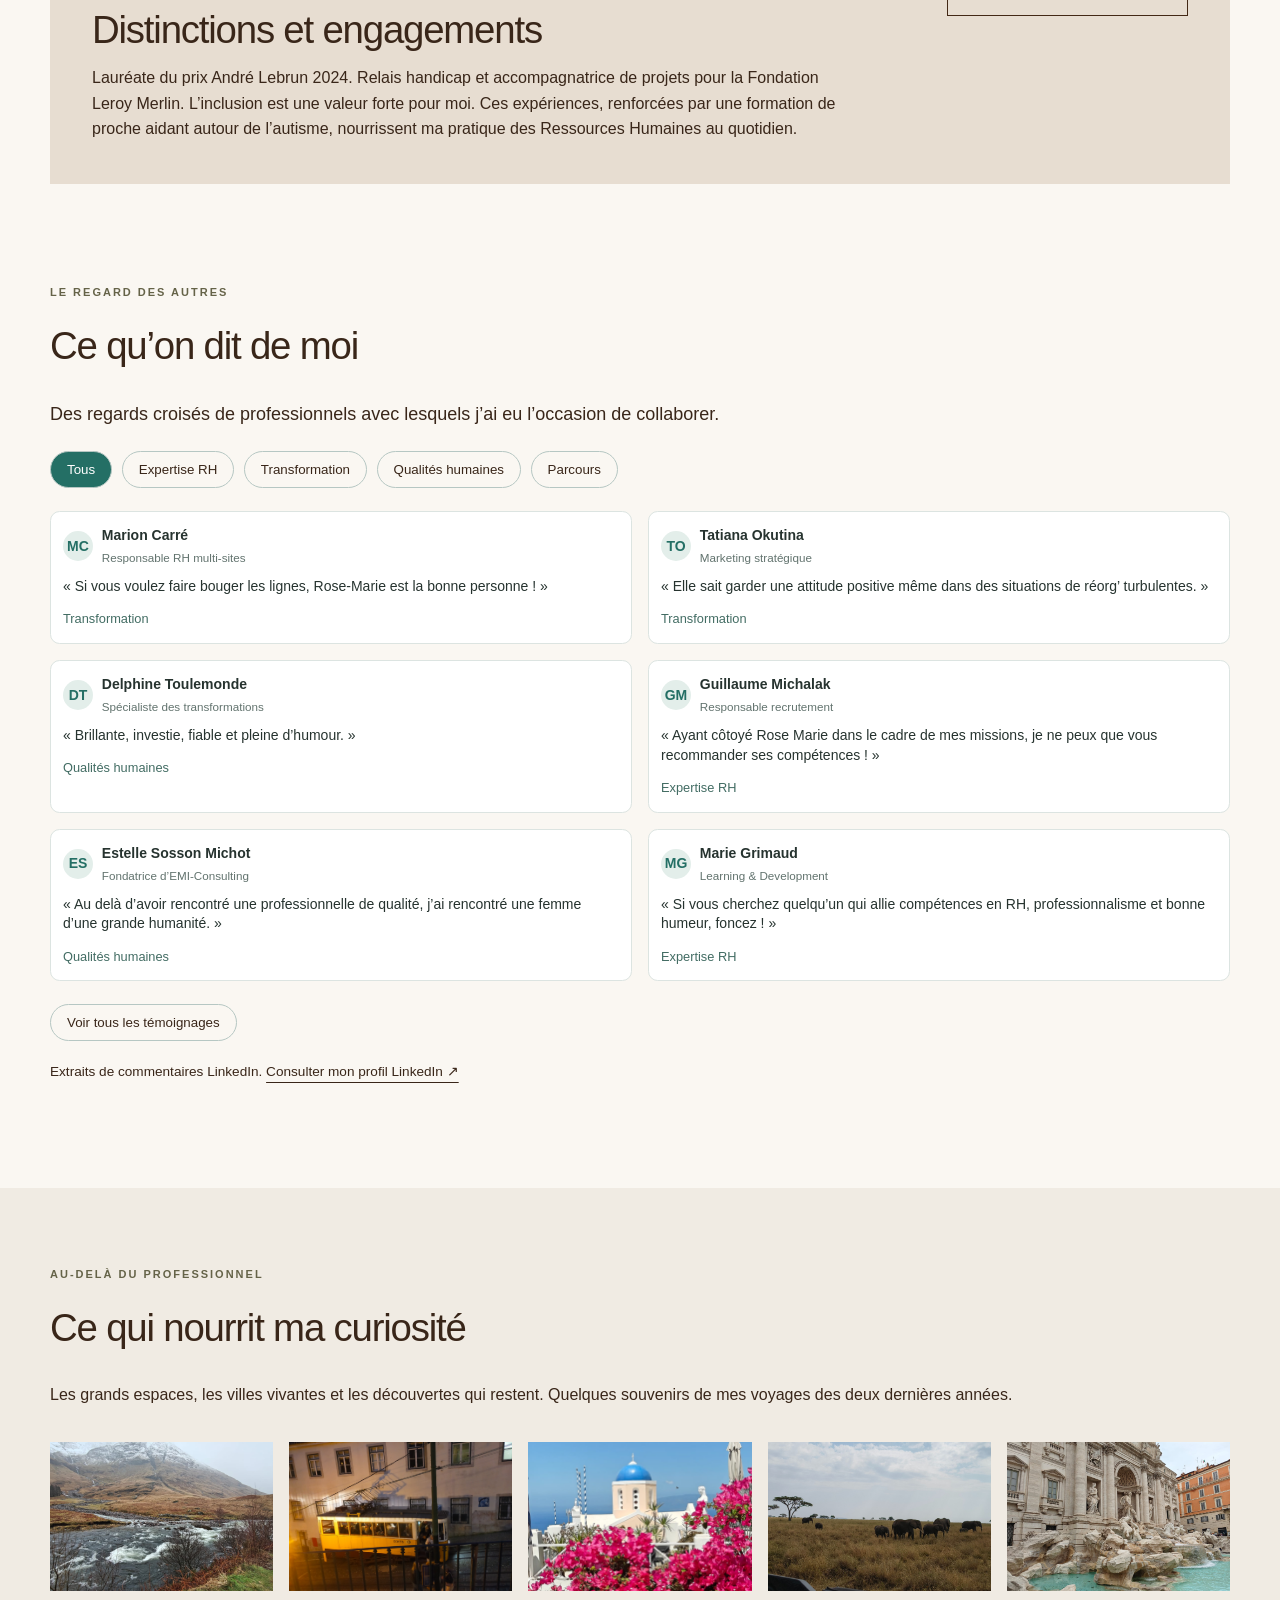
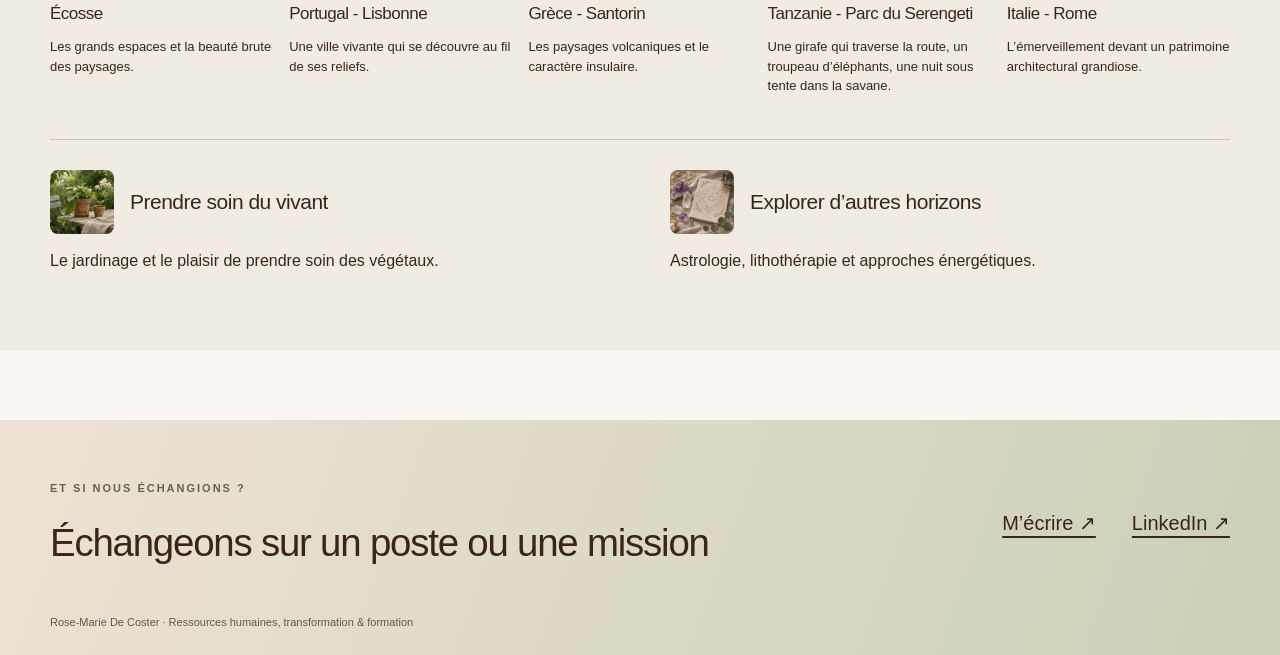
==== commit ce06d58e: "Mettre en avant les impacts chiffrés sur l'accueil" ====
--- a/index.html
+++ b/index.html
@@ -3,5 +3,5 @@
 <article><h3>Pilotage RH & accompagnement des managers</h3><p>Une pratique de l’opérationnel RH acquise chez Leroy Merlin : recrutement, promesses d’embauche, contrats de travail, temps de travail, rémunérations et variables de paie, préparation des People Review. Accompagnement quotidien des managers.</p></article>
 <article><h3>Stratégie RH, projets & transformation</h3><p>Concevoir, structurer et piloter des projets RH. Accompagner les transformations et favoriser l’engagement.</p></article>
 <article><h3>Développement RH, formation & compétences</h3><p>Accompagner les parcours, développer les compétences et concevoir des dispositifs de formation adaptés aux besoins du terrain.</p></article></div></section>
-<section class="wrap section" id="realisations"><p class="eyebrow">DE L’ANALYSE À L’ACTION</p><h2>Mes dernières réalisations</h2><div class="project-list"><article class="project"><div><h3>Mise en avant des Parcours Professionnels</h3><p>Conception d’un portail Parcours Professionnels, mise en forme sous SharePoint.</p></div><a class="text-link" href="parcours-professionnels.html" aria-label="Découvrir : Parcours professionnels">Découvrir le projet ↗</a></article><article class="project"><div><h3>Plan de Sauvegarde de l’Emploi</h3><p>Accompagnement du Reclassement Interne.</p></div><a class="text-link" href="pse.html" aria-label="Découvrir : Plan de Sauvegarde de l’Emploi">Découvrir le projet ↗</a></article><article class="project"><div><h3>Nouvelle Convention Collective Nationale de la Métallurgie</h3><p>Analyse croisée des usages, méthode de diagnostic et propositions d’accompagnement.</p></div><a class="text-link" href="nccm.html" aria-label="Découvrir : Nouvelle Convention Collective Nationale de la Métallurgie">Découvrir le projet ↗</a></article></div></section><section class="wrap section" id="parcours"><p class="eyebrow">INDUSTRIE, RETAIL, SERVICES & FORMATION</p><h2>Mon parcours</h2><p class="intro">Plus de 20 ans d’expérience : projets RH stratégiques chez ArcelorMittal, formation technique et réglementaire chez Coca-Cola, opérationnel RH et coordination chez Leroy Merlin, et pilotage de la formation continue au sein de l’École des avocats NORD OUEST.</p><div class="companies company-logos"><a class="company" href="parcours.html#arcelormittal"><img src="assets/arcelormittal.svg" alt="ArcelorMittal France" loading="lazy"></a><a class="company" href="parcours.html#ccep"><img src="assets/ccep.svg" alt="Coca-Cola" loading="lazy"></a><a class="company" href="parcours.html#leroy-merlin"><img src="assets/leroy-merlin.svg" alt="Leroy Merlin France" loading="lazy"></a><a class="company" href="parcours.html#ixad"><img src="assets/ixad.svg" alt="IXAD — École des avocats du Nord-Ouest" loading="lazy"></a></div><a class="text-link" href="parcours.html">Explorer mon parcours ↗</a></section><section class="wrap section" id="formations"><p class="eyebrow">APPRENDRE & TRANSMETTRE</p><h2>Mes formations</h2><div class="education"><article><span class="date">2026</span><div><h3>Certificat IA et nouvelles pratiques RH</h3><p>ESSCA</p></div></article><article><span class="date">2024</span><div><h3>Master Sociologie — Organisation du travail, diagnostic et ressources humaines</h3><p>Université de Lille · M1 & M2 · Major de promotion en M2</p></div></article><article><span class="date">2024</span><div><h3>Certificat universitaire — Conduite du changement</h3><p>Université de Lille</p></div></article><article><span class="date">2009</span><div><h3>Master Management du développement commercial</h3><p>EDHEC Lille</p></div></article><article><span class="date">2027 · À venir</span><div><h3>Contribuer à l’animation du dialogue social</h3><p>DEMOS · 1er trimestre 2027</p></div></article></div><p class="training-discover"><a class="button secondary" href="formations.html">Découvrir mes formations en détail ↗</a></p></section><section class="wrap section" id="distinction"><div class="award"><div><p class="eyebrow">APPRENDRE - FAIRE UNE PLACE À LA DIVERSITÉ - S’ENGAGER</p><h2>Distinctions et engagements</h2><p>Lauréate du prix André Lebrun 2024. Relais handicap et accompagnatrice de projets pour la Fondation Leroy Merlin. L’inclusion est une valeur forte pour moi. Ces expériences, renforcées par une formation de proche aidant autour de l’autisme, nourrissent ma pratique des Ressources Humaines au quotidien.</p></div><a class="button secondary" href="distinction.html">Découvrir mes engagements ↗</a></div></section><section class="wrap section" id="temoignages"><p class="eyebrow">LE REGARD DES AUTRES</p><h2>Ce qu’on dit de moi</h2><p class="intro">Des regards croisés de professionnels avec lesquels j’ai eu l’occasion de collaborer.</p><div class="testimonial-filters" aria-label="Filtrer les témoignages"><button type="button" class="active" data-filter="Tous">Tous</button><button type="button" data-filter="Expertise RH">Expertise RH</button><button type="button" data-filter="Transformation">Transformation</button><button type="button" data-filter="Qualités humaines">Qualités humaines</button><button type="button" data-filter="Parcours">Parcours</button></div><div class="testimonial-grid"><article class="testimonial-card" data-category="Transformation" ><div class="testimonial-author"><span class="testimonial-avatar" aria-hidden="true">MC</span><div><strong>Marion Carré</strong><small>Responsable RH multi-sites</small></div></div><blockquote>« Si vous voulez faire bouger les lignes, Rose-Marie est la bonne personne ! »</blockquote><span class="testimonial-category">Transformation</span></article><article class="testimonial-card" data-category="Transformation" ><div class="testimonial-author"><span class="testimonial-avatar" aria-hidden="true">TO</span><div><strong>Tatiana Okutina</strong><small>Marketing stratégique</small></div></div><blockquote>« Elle sait garder une attitude positive même dans des situations de réorg’ turbulentes. »</blockquote><span class="testimonial-category">Transformation</span></article><article class="testimonial-card" data-category="Qualités humaines" ><div class="testimonial-author"><span class="testimonial-avatar" aria-hidden="true">DT</span><div><strong>Delphine Toulemonde</strong><small>Spécialiste des transformations</small></div></div><blockquote>« Brillante, investie, fiable et pleine d’humour. »</blockquote><span class="testimonial-category">Qualités humaines</span></article><article class="testimonial-card" data-category="Expertise RH" ><div class="testimonial-author"><span class="testimonial-avatar" aria-hidden="true">GM</span><div><strong>Guillaume Michalak</strong><small>Responsable recrutement</small></div></div><blockquote>« Ayant côtoyé Rose Marie dans le cadre de mes missions, je ne peux que vous recommander ses compétences ! »</blockquote><span class="testimonial-category">Expertise RH</span></article><article class="testimonial-card" data-category="Qualités humaines" ><div class="testimonial-author"><span class="testimonial-avatar" aria-hidden="true">ES</span><div><strong>Estelle Sosson Michot</strong><small>Fondatrice d’EMI-Consulting</small></div></div><blockquote>« Au delà d’avoir rencontré une professionnelle de qualité, j’ai rencontré une femme d’une grande humanité. »</blockquote><span class="testimonial-category">Qualités humaines</span></article><article class="testimonial-card" data-category="Expertise RH" ><div class="testimonial-author"><span class="testimonial-avatar" aria-hidden="true">MG</span><div><strong>Marie Grimaud</strong><small>Learning &amp; Development</small></div></div><blockquote>« Si vous cherchez quelqu’un qui allie compétences en RH, professionnalisme et bonne humeur, foncez ! »</blockquote><span class="testimonial-category">Expertise RH</span></article><article class="testimonial-card" data-category="Qualités humaines" hidden><div class="testimonial-author"><span class="testimonial-avatar" aria-hidden="true">BA</span><div><strong>Brigitte Adam</strong><small>DRH de transition</small></div></div><blockquote>« Une belle rencontre professionnelle, je recommande. »</blockquote><span class="testimonial-category">Qualités humaines</span></article><article class="testimonial-card" data-category="Parcours" hidden><div class="testimonial-author"><span class="testimonial-avatar" aria-hidden="true">LF</span><div><strong>Laurent Frappart</strong><small>Chef de projet</small></div></div><blockquote>« Tu as toujours mis beaucoup d’énergie et de cœur dans ce que tu entreprends. »</blockquote><span class="testimonial-category">Parcours</span></article><article class="testimonial-card" data-category="Qualités humaines" hidden><div class="testimonial-author"><span class="testimonial-avatar" aria-hidden="true">PG</span><div><strong>Philippe Groensteen</strong><small>Dirigeant</small></div></div><blockquote>« Écoute, Accompagnement, Analyse, Compréhension du contexte. »</blockquote><span class="testimonial-category">Qualités humaines</span></article><article class="testimonial-card" data-category="Expertise RH" hidden><div class="testimonial-author"><span class="testimonial-avatar" aria-hidden="true">AL</span><div><strong>Alexandre Laubie</strong><small>Managing Director</small></div></div><blockquote>« Un profil que je recommande à 200%. »</blockquote><span class="testimonial-category">Expertise RH</span></article></div><button type="button" class="testimonial-more">Voir tous les témoignages</button><p class="testimonial-note">Extraits de commentaires LinkedIn. <a href="https://www.linkedin.com/in/rose-marie-de-coster-1b9457264/" target="_blank" rel="noopener noreferrer">Consulter mon profil LinkedIn ↗</a></p></section><style>.testimonial-filters{display:flex;flex-wrap:wrap;gap:.6rem;margin:1.4rem 0}.testimonial-filters button,.testimonial-more{border:1px solid #b6c7c3;border-radius:2rem;background:transparent;color:inherit;padding:.65rem 1rem;cursor:pointer}.testimonial-filters button.active{background:#246f65;color:white}.testimonial-grid{display:grid;grid-template-columns:repeat(2,minmax(0,1fr));gap:1rem}.testimonial-card{border:1px solid #dce4e1;border-radius:.6rem;padding:.75rem;background:#fff;color:#26332f}.testimonial-card[hidden]{display:none}.testimonial-author{display:flex;align-items:center;gap:.55rem;font-size:.875rem}.testimonial-author small{display:block;color:#62736e;margin-top:.2rem}.testimonial-avatar{display:grid;place-items:center;flex:none;width:30px;height:30px;border-radius:50%;background:#e3eeea;color:#246f65;font-weight:700}.testimonial-card blockquote{margin:.55rem 0;line-height:1.4;font-size:.875rem}.testimonial-category{font-size:.8rem;color:#426c63}.testimonial-more{margin-top:1.4rem}.testimonial-note{font-size:.85rem;margin-top:1.2rem}@media(max-width:650px){.testimonial-grid{grid-template-columns:1fr}}</style><script>document.addEventListener('DOMContentLoaded',()=>{const section=document.querySelector('#temoignages');if(!section)return;let filter='Tous',expanded=false;const cards=[...section.querySelectorAll('.testimonial-card')],more=section.querySelector('.testimonial-more');function render(){let n=0;cards.forEach(c=>{const match=filter==='Tous'||c.dataset.category===filter;if(match)n++;c.hidden=!match||(!expanded&&n>6)});more.hidden=n<=6;more.textContent=expanded?'Réduire les témoignages':'Voir tous les témoignages'}section.querySelectorAll('[data-filter]').forEach(b=>b.addEventListener('click',()=>{filter=b.dataset.filter;expanded=false;section.querySelectorAll('[data-filter]').forEach(x=>x.classList.toggle('active',x===b));render()}));more.addEventListener('click',()=>{expanded=!expanded;render()});render()})</script><section class="personal" id="personnel"><div class="wrap section"><p class="eyebrow">AU-DELÀ DU PROFESSIONNEL</p><h2>Ce qui nourrit ma curiosité</h2><p class="intro travel-intro">Les grands espaces, les villes vivantes et les découvertes qui restent. Quelques souvenirs de mes voyages des deux dernières années.</p><div class="travel-grid"><article class="travel"><div class="travel-image"><img src="assets/voyage-ecosse.jpg" alt="Montagnes enneigées et rivière en Écosse" width="1600" height="900" loading="lazy" style="object-position:50% 50%"></div><h3>Écosse</h3><p>Les grands espaces et la beauté brute des paysages.</p></article><article class="travel"><div class="travel-image"><img src="assets/voyage-portugal-lisbonne.jpg" alt="Tramway jaune à Lisbonne au crépuscule" width="2048" height="1536" loading="lazy" style="object-position:50% 65%"></div><h3>Portugal - Lisbonne</h3><p>Une ville vivante qui se découvre au fil de ses reliefs.</p></article><article class="travel"><div class="travel-image"><img src="assets/voyage-grece-santorin.jpg" alt="Dôme bleu et bougainvilliers à Santorin" width="900" height="1600" loading="lazy" style="object-position:50% 44%"></div><h3>Grèce - Santorin</h3><p>Les paysages volcaniques et le caractère insulaire.</p></article><article class="travel"><div class="travel-image"><img src="assets/voyage-tanzanie-serengeti.jpg" alt="Troupeau d’éléphants dans la savane en Tanzanie" width="2048" height="921" loading="lazy" style="object-position:65% 50%"></div><h3>Tanzanie - Parc du Serengeti</h3><p>Une girafe qui traverse la route, un troupeau d’éléphants, une nuit sous tente dans la savane.</p></article><article class="travel"><div class="travel-image"><img src="assets/voyage-italie-rome.jpg" alt="Fontaine de Trevi à Rome" width="1600" height="1200" loading="lazy" style="object-position:50% 60%"></div><h3>Italie - Rome</h3><p>L’émerveillement devant un patrimoine architectural grandiose.</p></article></div><div class="interests"><article><div class="interest-heading"><img class="interest-photo" src="assets/interet-jardinage.png" width="112" height="112" alt="Plante verte en pot, illustration du jardinage" loading="lazy"><h3>Prendre soin du vivant</h3></div><p>Le jardinage et le plaisir de prendre soin des végétaux.</p></article><article><div class="interest-heading"><img class="interest-photo" src="assets/interet-horizons.png" width="112" height="112" alt="Cristaux et roue zodiacale, illustration des centres d’intérêt personnels" loading="lazy"><h3>Explorer d’autres horizons</h3></div><p>Astrologie, lithothérapie et approches énergétiques.</p></article></div></div></section></main><footer id="contact"><div class="wrap contact"><div><span class="eyebrow">ET SI NOUS ÉCHANGIONS ?</span><h2>Échangeons sur un poste ou une mission</h2></div><div class="contact-links"><a href="mailto:decoster59790@gmail.com">M’écrire ↗</a><a href="https://www.linkedin.com/in/rose-marie-de-coster-1b9457264/" target="_blank" rel="noopener noreferrer">LinkedIn ↗</a></div></div><div class="wrap footnote">Rose-Marie De Coster · Ressources humaines, transformation & formation</div></footer></body></html>
+<section class="wrap section" id="realisations"><p class="eyebrow">DE L’ANALYSE À L’ACTION</p><h2>Mes dernières réalisations</h2><div class="project-list"><article class="project"><div><h3>Mise en avant des Parcours Professionnels</h3><p>Conception d’un portail SharePoint pour 7 500 utilisateurs potentiels : 180 emplois cartographiés et 350 passerelles de mobilité identifiées.</p></div><a class="text-link" href="parcours-professionnels.html" aria-label="Découvrir : Parcours professionnels">Découvrir le projet ↗</a></article><article class="project"><div><h3>Plan de Sauvegarde de l’Emploi</h3><p>Reclassement interne : 10 cycles supervisés, plus de 100 candidatures spécifiques traitées et plus de 500 offres contrôlées par mois.</p></div><a class="text-link" href="pse.html" aria-label="Découvrir : Plan de Sauvegarde de l’Emploi">Découvrir le projet ↗</a></article><article class="project"><div><h3>Nouvelle Convention Collective Nationale de la Métallurgie</h3><p>Diagnostic RH fondé sur plus de 3 000 extraits analysés, 17 entretiens et 18 actions proposées, dont trois axes validés en comité.</p></div><a class="text-link" href="nccm.html" aria-label="Découvrir : Nouvelle Convention Collective Nationale de la Métallurgie">Découvrir le projet ↗</a></article></div></section><section class="wrap section" id="parcours"><p class="eyebrow">INDUSTRIE, RETAIL, SERVICES & FORMATION</p><h2>Mon parcours</h2><p class="intro">Plus de 20 ans d’expérience : projets RH stratégiques chez ArcelorMittal, formation technique et réglementaire chez Coca-Cola, opérationnel RH et coordination chez Leroy Merlin, et pilotage de la formation continue au sein de l’École des avocats NORD OUEST.</p><div class="companies company-logos"><a class="company" href="parcours.html#arcelormittal"><img src="assets/arcelormittal.svg" alt="ArcelorMittal France" loading="lazy"></a><a class="company" href="parcours.html#ccep"><img src="assets/ccep.svg" alt="Coca-Cola" loading="lazy"></a><a class="company" href="parcours.html#leroy-merlin"><img src="assets/leroy-merlin.svg" alt="Leroy Merlin France" loading="lazy"></a><a class="company" href="parcours.html#ixad"><img src="assets/ixad.svg" alt="IXAD — École des avocats du Nord-Ouest" loading="lazy"></a></div><a class="text-link" href="parcours.html">Explorer mon parcours ↗</a></section><section class="wrap section" id="formations"><p class="eyebrow">APPRENDRE & TRANSMETTRE</p><h2>Mes formations</h2><div class="education"><article><span class="date">2026</span><div><h3>Certificat IA et nouvelles pratiques RH</h3><p>ESSCA</p></div></article><article><span class="date">2024</span><div><h3>Master Sociologie — Organisation du travail, diagnostic et ressources humaines</h3><p>Université de Lille · M1 & M2 · Major de promotion en M2</p></div></article><article><span class="date">2024</span><div><h3>Certificat universitaire — Conduite du changement</h3><p>Université de Lille</p></div></article><article><span class="date">2009</span><div><h3>Master Management du développement commercial</h3><p>EDHEC Lille</p></div></article><article><span class="date">2027 · À venir</span><div><h3>Contribuer à l’animation du dialogue social</h3><p>DEMOS · 1er trimestre 2027</p></div></article></div><p class="training-discover"><a class="button secondary" href="formations.html">Découvrir mes formations en détail ↗</a></p></section><section class="wrap section" id="distinction"><div class="award"><div><p class="eyebrow">APPRENDRE - FAIRE UNE PLACE À LA DIVERSITÉ - S’ENGAGER</p><h2>Distinctions et engagements</h2><p>Lauréate du prix André Lebrun 2024. Relais handicap et accompagnatrice de projets pour la Fondation Leroy Merlin. L’inclusion est une valeur forte pour moi. Ces expériences, renforcées par une formation de proche aidant autour de l’autisme, nourrissent ma pratique des Ressources Humaines au quotidien.</p></div><a class="button secondary" href="distinction.html">Découvrir mes engagements ↗</a></div></section><section class="wrap section" id="temoignages"><p class="eyebrow">LE REGARD DES AUTRES</p><h2>Ce qu’on dit de moi</h2><p class="intro">Des regards croisés de professionnels avec lesquels j’ai eu l’occasion de collaborer.</p><div class="testimonial-filters" aria-label="Filtrer les témoignages"><button type="button" class="active" data-filter="Tous">Tous</button><button type="button" data-filter="Expertise RH">Expertise RH</button><button type="button" data-filter="Transformation">Transformation</button><button type="button" data-filter="Qualités humaines">Qualités humaines</button><button type="button" data-filter="Parcours">Parcours</button></div><div class="testimonial-grid"><article class="testimonial-card" data-category="Transformation" ><div class="testimonial-author"><span class="testimonial-avatar" aria-hidden="true">MC</span><div><strong>Marion Carré</strong><small>Responsable RH multi-sites</small></div></div><blockquote>« Si vous voulez faire bouger les lignes, Rose-Marie est la bonne personne ! »</blockquote><span class="testimonial-category">Transformation</span></article><article class="testimonial-card" data-category="Transformation" ><div class="testimonial-author"><span class="testimonial-avatar" aria-hidden="true">TO</span><div><strong>Tatiana Okutina</strong><small>Marketing stratégique</small></div></div><blockquote>« Elle sait garder une attitude positive même dans des situations de réorg’ turbulentes. »</blockquote><span class="testimonial-category">Transformation</span></article><article class="testimonial-card" data-category="Qualités humaines" ><div class="testimonial-author"><span class="testimonial-avatar" aria-hidden="true">DT</span><div><strong>Delphine Toulemonde</strong><small>Spécialiste des transformations</small></div></div><blockquote>« Brillante, investie, fiable et pleine d’humour. »</blockquote><span class="testimonial-category">Qualités humaines</span></article><article class="testimonial-card" data-category="Expertise RH" ><div class="testimonial-author"><span class="testimonial-avatar" aria-hidden="true">GM</span><div><strong>Guillaume Michalak</strong><small>Responsable recrutement</small></div></div><blockquote>« Ayant côtoyé Rose Marie dans le cadre de mes missions, je ne peux que vous recommander ses compétences ! »</blockquote><span class="testimonial-category">Expertise RH</span></article><article class="testimonial-card" data-category="Qualités humaines" ><div class="testimonial-author"><span class="testimonial-avatar" aria-hidden="true">ES</span><div><strong>Estelle Sosson Michot</strong><small>Fondatrice d’EMI-Consulting</small></div></div><blockquote>« Au delà d’avoir rencontré une professionnelle de qualité, j’ai rencontré une femme d’une grande humanité. »</blockquote><span class="testimonial-category">Qualités humaines</span></article><article class="testimonial-card" data-category="Expertise RH" ><div class="testimonial-author"><span class="testimonial-avatar" aria-hidden="true">MG</span><div><strong>Marie Grimaud</strong><small>Learning &amp; Development</small></div></div><blockquote>« Si vous cherchez quelqu’un qui allie compétences en RH, professionnalisme et bonne humeur, foncez ! »</blockquote><span class="testimonial-category">Expertise RH</span></article><article class="testimonial-card" data-category="Qualités humaines" hidden><div class="testimonial-author"><span class="testimonial-avatar" aria-hidden="true">BA</span><div><strong>Brigitte Adam</strong><small>DRH de transition</small></div></div><blockquote>« Une belle rencontre professionnelle, je recommande. »</blockquote><span class="testimonial-category">Qualités humaines</span></article><article class="testimonial-card" data-category="Parcours" hidden><div class="testimonial-author"><span class="testimonial-avatar" aria-hidden="true">LF</span><div><strong>Laurent Frappart</strong><small>Chef de projet</small></div></div><blockquote>« Tu as toujours mis beaucoup d’énergie et de cœur dans ce que tu entreprends. »</blockquote><span class="testimonial-category">Parcours</span></article><article class="testimonial-card" data-category="Qualités humaines" hidden><div class="testimonial-author"><span class="testimonial-avatar" aria-hidden="true">PG</span><div><strong>Philippe Groensteen</strong><small>Dirigeant</small></div></div><blockquote>« Écoute, Accompagnement, Analyse, Compréhension du contexte. »</blockquote><span class="testimonial-category">Qualités humaines</span></article><article class="testimonial-card" data-category="Expertise RH" hidden><div class="testimonial-author"><span class="testimonial-avatar" aria-hidden="true">AL</span><div><strong>Alexandre Laubie</strong><small>Managing Director</small></div></div><blockquote>« Un profil que je recommande à 200%. »</blockquote><span class="testimonial-category">Expertise RH</span></article></div><button type="button" class="testimonial-more">Voir tous les témoignages</button><p class="testimonial-note">Extraits de commentaires LinkedIn. <a href="https://www.linkedin.com/in/rose-marie-de-coster-1b9457264/" target="_blank" rel="noopener noreferrer">Consulter mon profil LinkedIn ↗</a></p></section><style>.testimonial-filters{display:flex;flex-wrap:wrap;gap:.6rem;margin:1.4rem 0}.testimonial-filters button,.testimonial-more{border:1px solid #b6c7c3;border-radius:2rem;background:transparent;color:inherit;padding:.65rem 1rem;cursor:pointer}.testimonial-filters button.active{background:#246f65;color:white}.testimonial-grid{display:grid;grid-template-columns:repeat(2,minmax(0,1fr));gap:1rem}.testimonial-card{border:1px solid #dce4e1;border-radius:.6rem;padding:.75rem;background:#fff;color:#26332f}.testimonial-card[hidden]{display:none}.testimonial-author{display:flex;align-items:center;gap:.55rem;font-size:.875rem}.testimonial-author small{display:block;color:#62736e;margin-top:.2rem}.testimonial-avatar{display:grid;place-items:center;flex:none;width:30px;height:30px;border-radius:50%;background:#e3eeea;color:#246f65;font-weight:700}.testimonial-card blockquote{margin:.55rem 0;line-height:1.4;font-size:.875rem}.testimonial-category{font-size:.8rem;color:#426c63}.testimonial-more{margin-top:1.4rem}.testimonial-note{font-size:.85rem;margin-top:1.2rem}@media(max-width:650px){.testimonial-grid{grid-template-columns:1fr}}</style><script>document.addEventListener('DOMContentLoaded',()=>{const section=document.querySelector('#temoignages');if(!section)return;let filter='Tous',expanded=false;const cards=[...section.querySelectorAll('.testimonial-card')],more=section.querySelector('.testimonial-more');function render(){let n=0;cards.forEach(c=>{const match=filter==='Tous'||c.dataset.category===filter;if(match)n++;c.hidden=!match||(!expanded&&n>6)});more.hidden=n<=6;more.textContent=expanded?'Réduire les témoignages':'Voir tous les témoignages'}section.querySelectorAll('[data-filter]').forEach(b=>b.addEventListener('click',()=>{filter=b.dataset.filter;expanded=false;section.querySelectorAll('[data-filter]').forEach(x=>x.classList.toggle('active',x===b));render()}));more.addEventListener('click',()=>{expanded=!expanded;render()});render()})</script><section class="personal" id="personnel"><div class="wrap section"><p class="eyebrow">AU-DELÀ DU PROFESSIONNEL</p><h2>Ce qui nourrit ma curiosité</h2><p class="intro travel-intro">Les grands espaces, les villes vivantes et les découvertes qui restent. Quelques souvenirs de mes voyages des deux dernières années.</p><div class="travel-grid"><article class="travel"><div class="travel-image"><img src="assets/voyage-ecosse.jpg" alt="Montagnes enneigées et rivière en Écosse" width="1600" height="900" loading="lazy" style="object-position:50% 50%"></div><h3>Écosse</h3><p>Les grands espaces et la beauté brute des paysages.</p></article><article class="travel"><div class="travel-image"><img src="assets/voyage-portugal-lisbonne.jpg" alt="Tramway jaune à Lisbonne au crépuscule" width="2048" height="1536" loading="lazy" style="object-position:50% 65%"></div><h3>Portugal - Lisbonne</h3><p>Une ville vivante qui se découvre au fil de ses reliefs.</p></article><article class="travel"><div class="travel-image"><img src="assets/voyage-grece-santorin.jpg" alt="Dôme bleu et bougainvilliers à Santorin" width="900" height="1600" loading="lazy" style="object-position:50% 44%"></div><h3>Grèce - Santorin</h3><p>Les paysages volcaniques et le caractère insulaire.</p></article><article class="travel"><div class="travel-image"><img src="assets/voyage-tanzanie-serengeti.jpg" alt="Troupeau d’éléphants dans la savane en Tanzanie" width="2048" height="921" loading="lazy" style="object-position:65% 50%"></div><h3>Tanzanie - Parc du Serengeti</h3><p>Une girafe qui traverse la route, un troupeau d’éléphants, une nuit sous tente dans la savane.</p></article><article class="travel"><div class="travel-image"><img src="assets/voyage-italie-rome.jpg" alt="Fontaine de Trevi à Rome" width="1600" height="1200" loading="lazy" style="object-position:50% 60%"></div><h3>Italie - Rome</h3><p>L’émerveillement devant un patrimoine architectural grandiose.</p></article></div><div class="interests"><article><div class="interest-heading"><img class="interest-photo" src="assets/interet-jardinage.png" width="112" height="112" alt="Plante verte en pot, illustration du jardinage" loading="lazy"><h3>Prendre soin du vivant</h3></div><p>Le jardinage et le plaisir de prendre soin des végétaux.</p></article><article><div class="interest-heading"><img class="interest-photo" src="assets/interet-horizons.png" width="112" height="112" alt="Cristaux et roue zodiacale, illustration des centres d’intérêt personnels" loading="lazy"><h3>Explorer d’autres horizons</h3></div><p>Astrologie, lithothérapie et approches énergétiques.</p></article></div></div></section></main><footer id="contact"><div class="wrap contact"><div><span class="eyebrow">ET SI NOUS ÉCHANGIONS ?</span><h2>Échangeons sur un poste ou une mission</h2></div><div class="contact-links"><a href="mailto:decoster59790@gmail.com">M’écrire ↗</a><a href="https://www.linkedin.com/in/rose-marie-de-coster-1b9457264/" target="_blank" rel="noopener noreferrer">LinkedIn ↗</a></div></div><div class="wrap footnote">Rose-Marie De Coster · Ressources humaines, transformation & formation</div></footer></body></html>
 
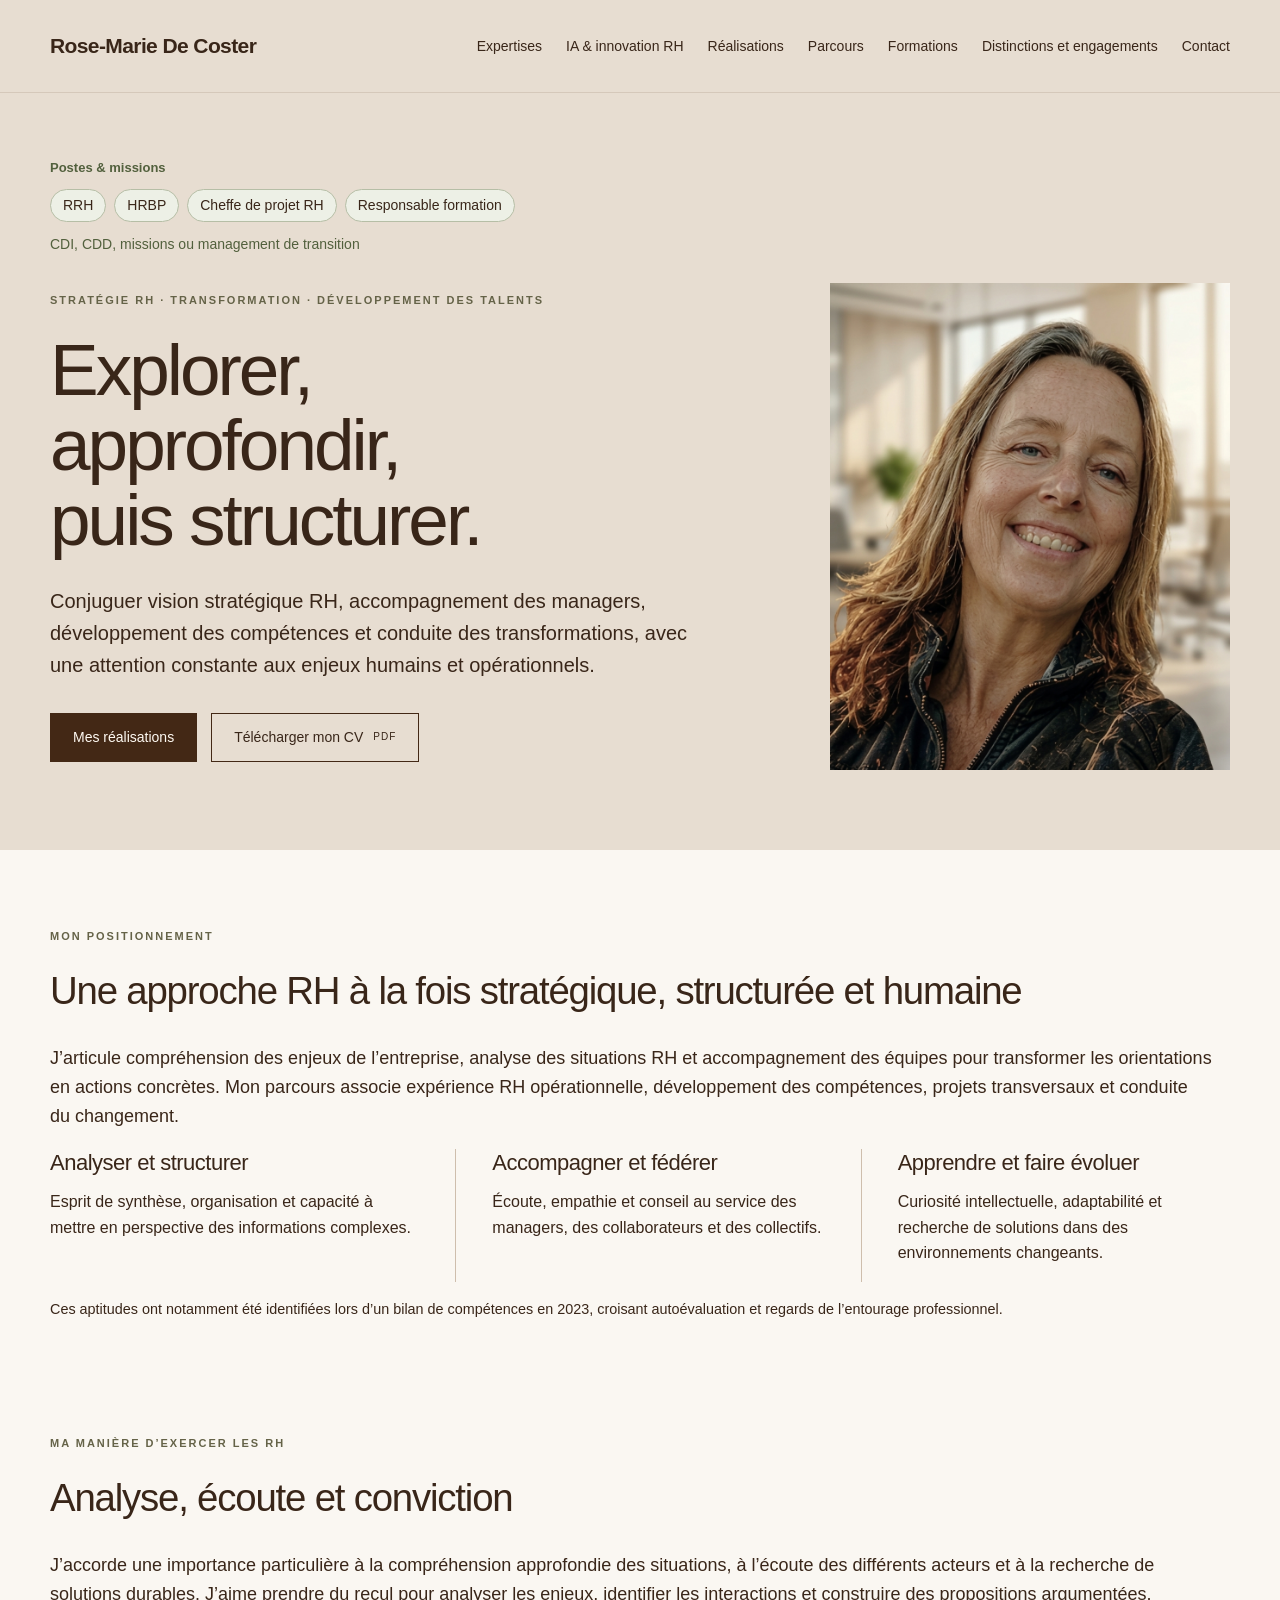
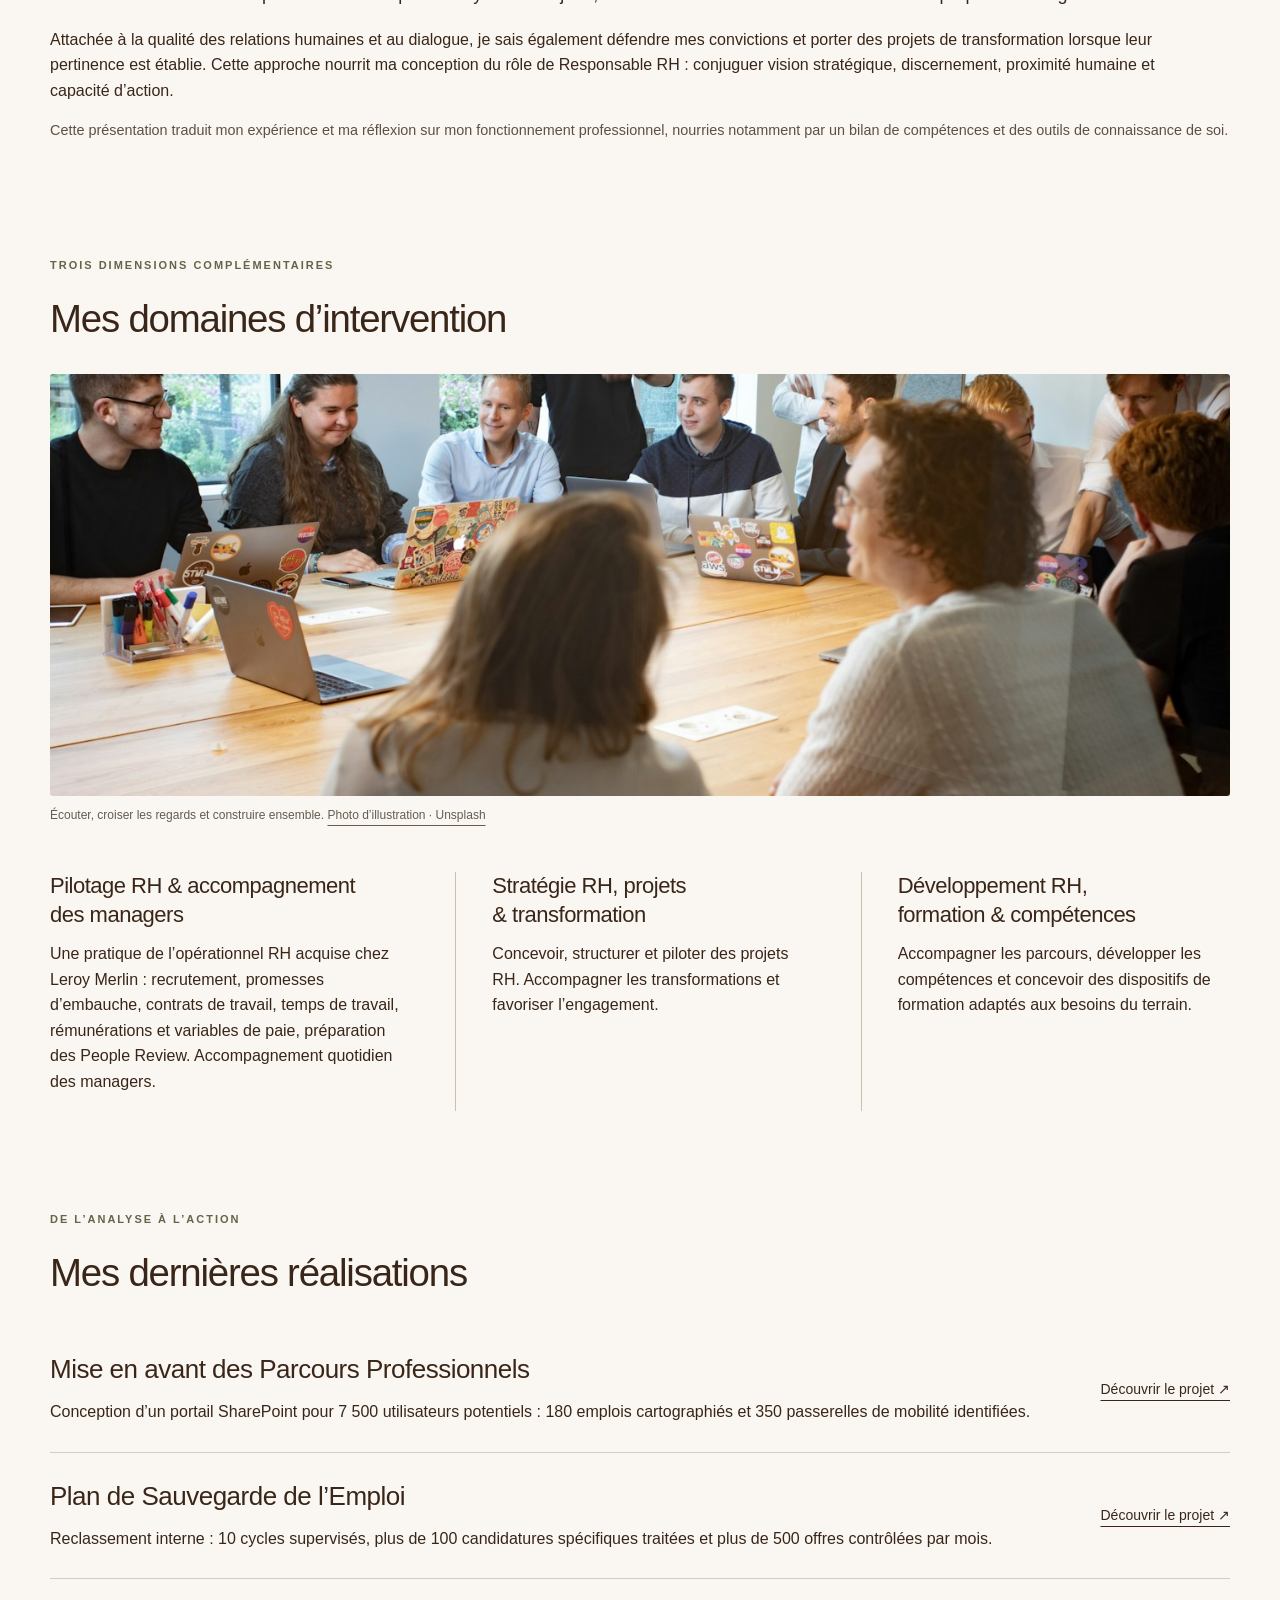
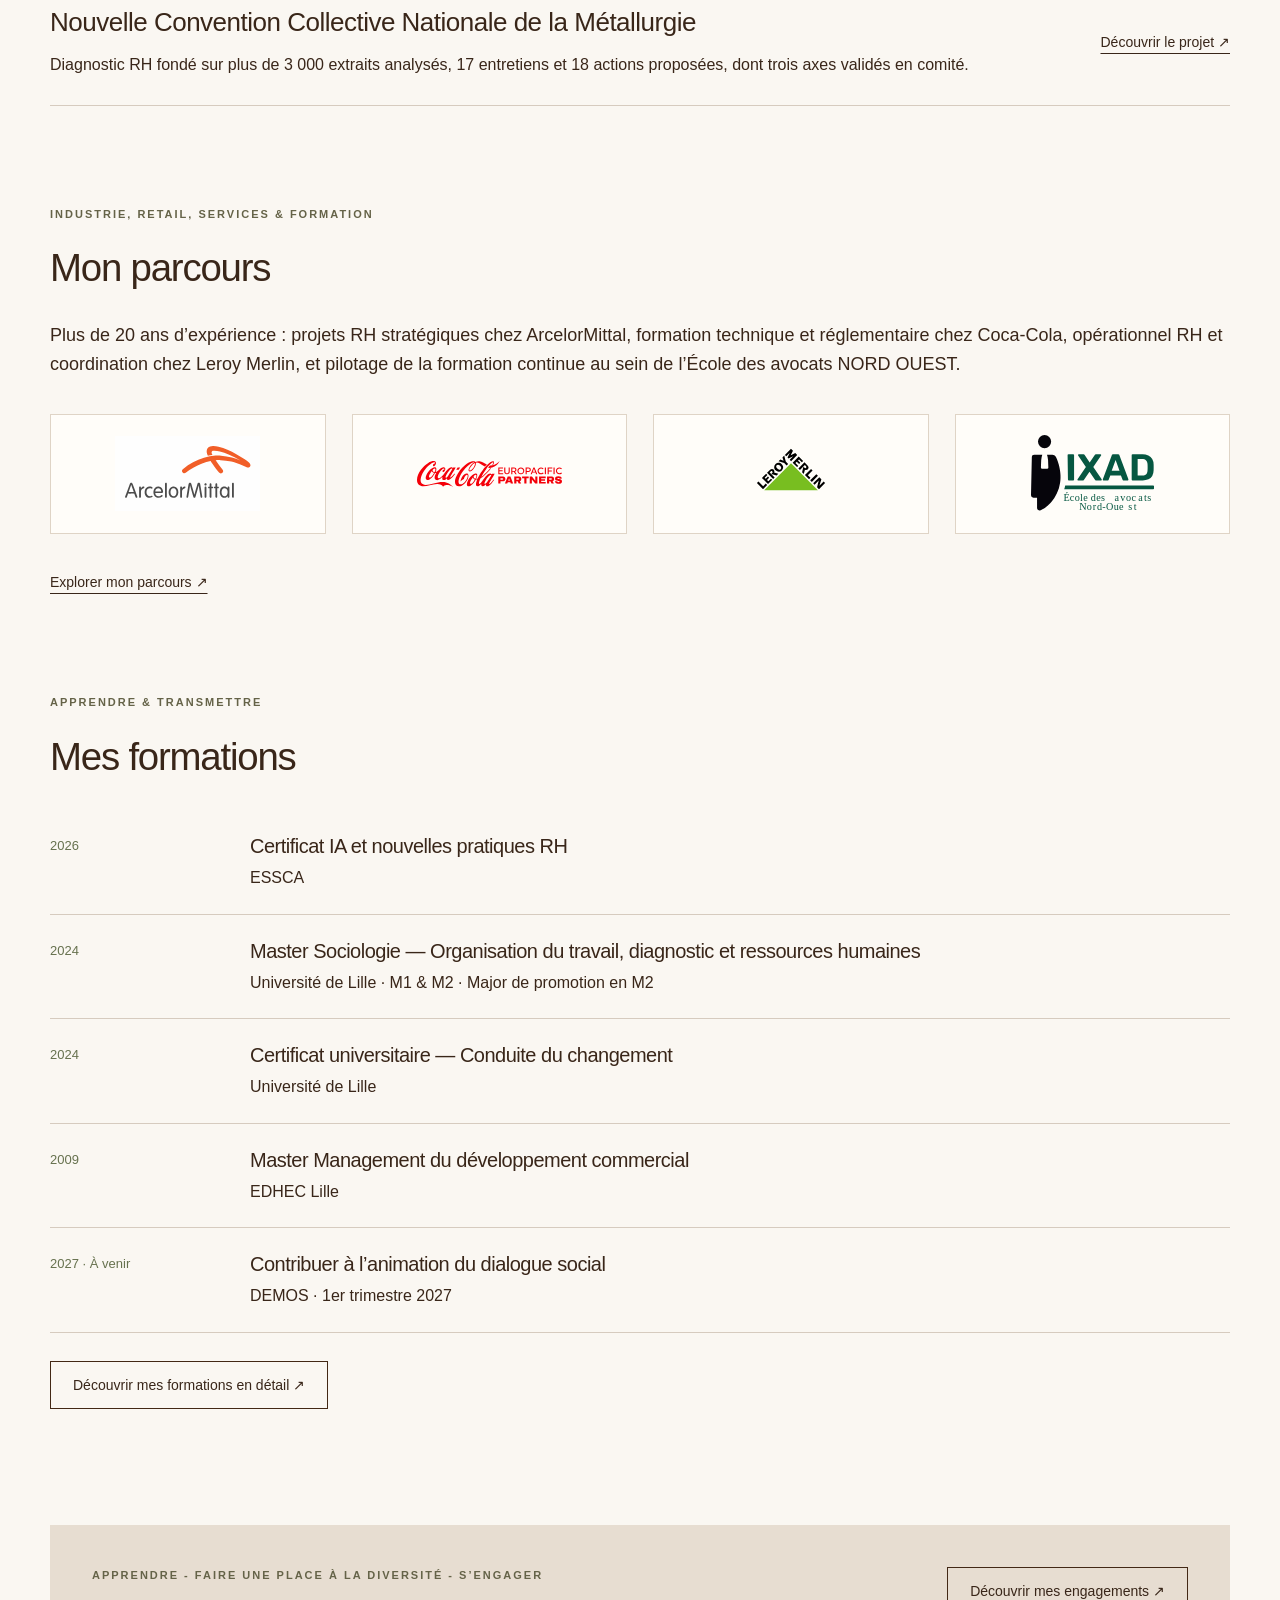
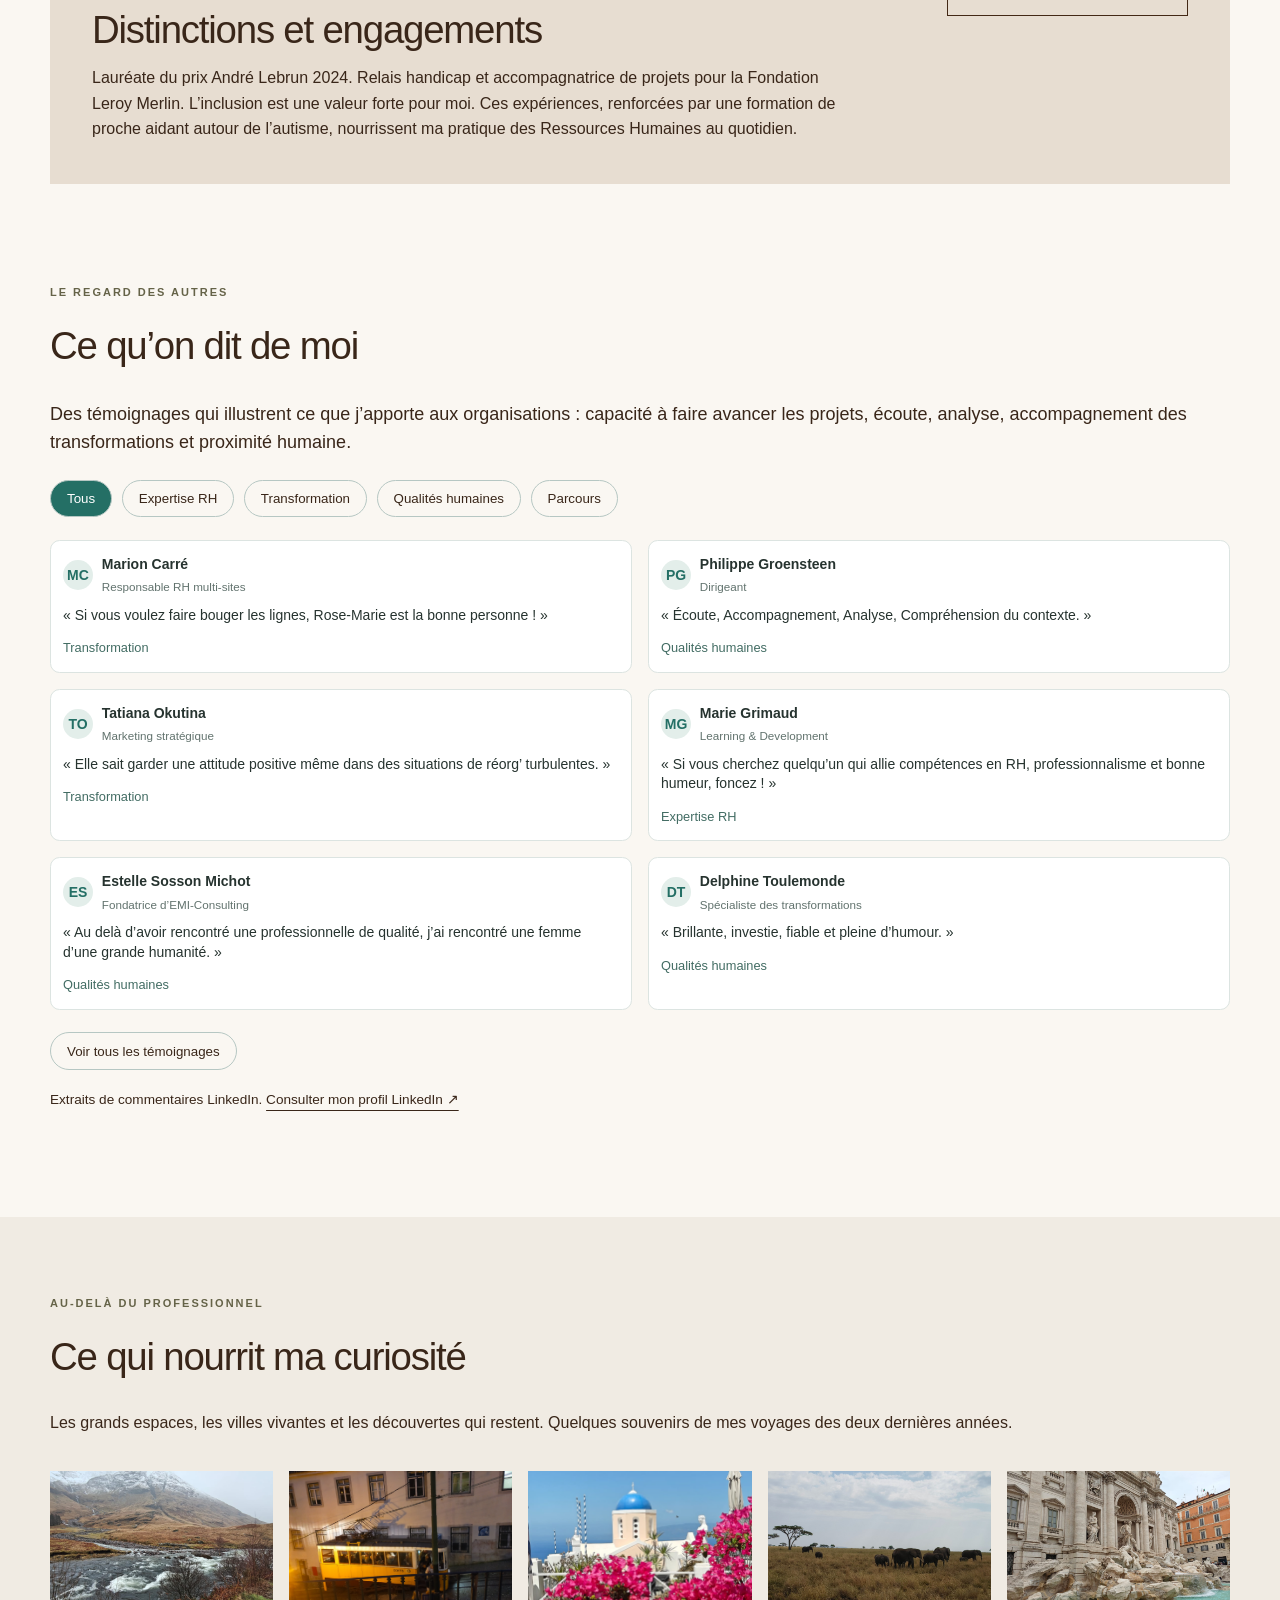
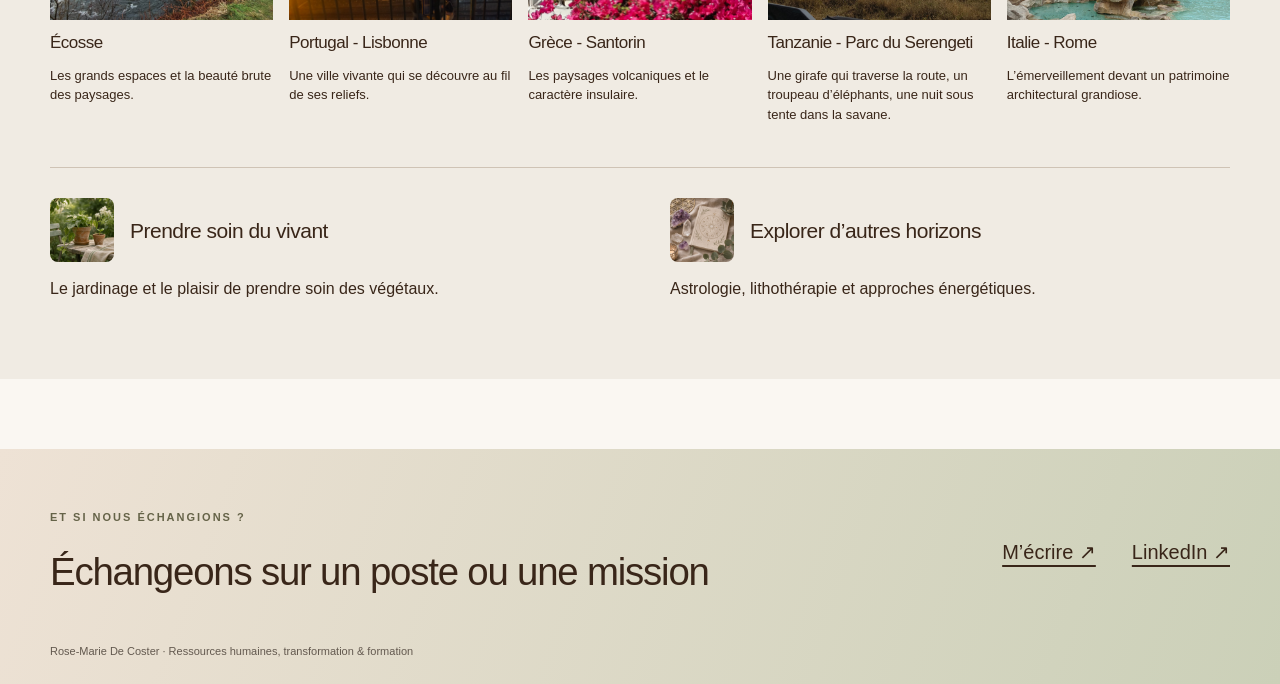
==== commit 9f3b16f3: "Mettre en avant les témoignages les plus pertinents pour un positionnement RRH stratégique" ====
--- a/index.html
+++ b/index.html
@@ -3,5 +3,5 @@
 <article><h3>Pilotage RH & accompagnement des managers</h3><p>Une pratique de l’opérationnel RH acquise chez Leroy Merlin : recrutement, promesses d’embauche, contrats de travail, temps de travail, rémunérations et variables de paie, préparation des People Review. Accompagnement quotidien des managers.</p></article>
 <article><h3>Stratégie RH, projets & transformation</h3><p>Concevoir, structurer et piloter des projets RH. Accompagner les transformations et favoriser l’engagement.</p></article>
 <article><h3>Développement RH, formation & compétences</h3><p>Accompagner les parcours, développer les compétences et concevoir des dispositifs de formation adaptés aux besoins du terrain.</p></article></div></section>
-<section class="wrap section" id="realisations"><p class="eyebrow">DE L’ANALYSE À L’ACTION</p><h2>Mes dernières réalisations</h2><div class="project-list"><article class="project"><div><h3>Mise en avant des Parcours Professionnels</h3><p>Conception d’un portail SharePoint pour 7 500 utilisateurs potentiels : 180 emplois cartographiés et 350 passerelles de mobilité identifiées.</p></div><a class="text-link" href="parcours-professionnels.html" aria-label="Découvrir : Parcours professionnels">Découvrir le projet ↗</a></article><article class="project"><div><h3>Plan de Sauvegarde de l’Emploi</h3><p>Reclassement interne : 10 cycles supervisés, plus de 100 candidatures spécifiques traitées et plus de 500 offres contrôlées par mois.</p></div><a class="text-link" href="pse.html" aria-label="Découvrir : Plan de Sauvegarde de l’Emploi">Découvrir le projet ↗</a></article><article class="project"><div><h3>Nouvelle Convention Collective Nationale de la Métallurgie</h3><p>Diagnostic RH fondé sur plus de 3 000 extraits analysés, 17 entretiens et 18 actions proposées, dont trois axes validés en comité.</p></div><a class="text-link" href="nccm.html" aria-label="Découvrir : Nouvelle Convention Collective Nationale de la Métallurgie">Découvrir le projet ↗</a></article></div></section><section class="wrap section" id="parcours"><p class="eyebrow">INDUSTRIE, RETAIL, SERVICES & FORMATION</p><h2>Mon parcours</h2><p class="intro">Plus de 20 ans d’expérience : projets RH stratégiques chez ArcelorMittal, formation technique et réglementaire chez Coca-Cola, opérationnel RH et coordination chez Leroy Merlin, et pilotage de la formation continue au sein de l’École des avocats NORD OUEST.</p><div class="companies company-logos"><a class="company" href="parcours.html#arcelormittal"><img src="assets/arcelormittal.svg" alt="ArcelorMittal France" loading="lazy"></a><a class="company" href="parcours.html#ccep"><img src="assets/ccep.svg" alt="Coca-Cola" loading="lazy"></a><a class="company" href="parcours.html#leroy-merlin"><img src="assets/leroy-merlin.svg" alt="Leroy Merlin France" loading="lazy"></a><a class="company" href="parcours.html#ixad"><img src="assets/ixad.svg" alt="IXAD — École des avocats du Nord-Ouest" loading="lazy"></a></div><a class="text-link" href="parcours.html">Explorer mon parcours ↗</a></section><section class="wrap section" id="formations"><p class="eyebrow">APPRENDRE & TRANSMETTRE</p><h2>Mes formations</h2><div class="education"><article><span class="date">2026</span><div><h3>Certificat IA et nouvelles pratiques RH</h3><p>ESSCA</p></div></article><article><span class="date">2024</span><div><h3>Master Sociologie — Organisation du travail, diagnostic et ressources humaines</h3><p>Université de Lille · M1 & M2 · Major de promotion en M2</p></div></article><article><span class="date">2024</span><div><h3>Certificat universitaire — Conduite du changement</h3><p>Université de Lille</p></div></article><article><span class="date">2009</span><div><h3>Master Management du développement commercial</h3><p>EDHEC Lille</p></div></article><article><span class="date">2027 · À venir</span><div><h3>Contribuer à l’animation du dialogue social</h3><p>DEMOS · 1er trimestre 2027</p></div></article></div><p class="training-discover"><a class="button secondary" href="formations.html">Découvrir mes formations en détail ↗</a></p></section><section class="wrap section" id="distinction"><div class="award"><div><p class="eyebrow">APPRENDRE - FAIRE UNE PLACE À LA DIVERSITÉ - S’ENGAGER</p><h2>Distinctions et engagements</h2><p>Lauréate du prix André Lebrun 2024. Relais handicap et accompagnatrice de projets pour la Fondation Leroy Merlin. L’inclusion est une valeur forte pour moi. Ces expériences, renforcées par une formation de proche aidant autour de l’autisme, nourrissent ma pratique des Ressources Humaines au quotidien.</p></div><a class="button secondary" href="distinction.html">Découvrir mes engagements ↗</a></div></section><section class="wrap section" id="temoignages"><p class="eyebrow">LE REGARD DES AUTRES</p><h2>Ce qu’on dit de moi</h2><p class="intro">Des regards croisés de professionnels avec lesquels j’ai eu l’occasion de collaborer.</p><div class="testimonial-filters" aria-label="Filtrer les témoignages"><button type="button" class="active" data-filter="Tous">Tous</button><button type="button" data-filter="Expertise RH">Expertise RH</button><button type="button" data-filter="Transformation">Transformation</button><button type="button" data-filter="Qualités humaines">Qualités humaines</button><button type="button" data-filter="Parcours">Parcours</button></div><div class="testimonial-grid"><article class="testimonial-card" data-category="Transformation" ><div class="testimonial-author"><span class="testimonial-avatar" aria-hidden="true">MC</span><div><strong>Marion Carré</strong><small>Responsable RH multi-sites</small></div></div><blockquote>« Si vous voulez faire bouger les lignes, Rose-Marie est la bonne personne ! »</blockquote><span class="testimonial-category">Transformation</span></article><article class="testimonial-card" data-category="Transformation" ><div class="testimonial-author"><span class="testimonial-avatar" aria-hidden="true">TO</span><div><strong>Tatiana Okutina</strong><small>Marketing stratégique</small></div></div><blockquote>« Elle sait garder une attitude positive même dans des situations de réorg’ turbulentes. »</blockquote><span class="testimonial-category">Transformation</span></article><article class="testimonial-card" data-category="Qualités humaines" ><div class="testimonial-author"><span class="testimonial-avatar" aria-hidden="true">DT</span><div><strong>Delphine Toulemonde</strong><small>Spécialiste des transformations</small></div></div><blockquote>« Brillante, investie, fiable et pleine d’humour. »</blockquote><span class="testimonial-category">Qualités humaines</span></article><article class="testimonial-card" data-category="Expertise RH" ><div class="testimonial-author"><span class="testimonial-avatar" aria-hidden="true">GM</span><div><strong>Guillaume Michalak</strong><small>Responsable recrutement</small></div></div><blockquote>« Ayant côtoyé Rose Marie dans le cadre de mes missions, je ne peux que vous recommander ses compétences ! »</blockquote><span class="testimonial-category">Expertise RH</span></article><article class="testimonial-card" data-category="Qualités humaines" ><div class="testimonial-author"><span class="testimonial-avatar" aria-hidden="true">ES</span><div><strong>Estelle Sosson Michot</strong><small>Fondatrice d’EMI-Consulting</small></div></div><blockquote>« Au delà d’avoir rencontré une professionnelle de qualité, j’ai rencontré une femme d’une grande humanité. »</blockquote><span class="testimonial-category">Qualités humaines</span></article><article class="testimonial-card" data-category="Expertise RH" ><div class="testimonial-author"><span class="testimonial-avatar" aria-hidden="true">MG</span><div><strong>Marie Grimaud</strong><small>Learning &amp; Development</small></div></div><blockquote>« Si vous cherchez quelqu’un qui allie compétences en RH, professionnalisme et bonne humeur, foncez ! »</blockquote><span class="testimonial-category">Expertise RH</span></article><article class="testimonial-card" data-category="Qualités humaines" hidden><div class="testimonial-author"><span class="testimonial-avatar" aria-hidden="true">BA</span><div><strong>Brigitte Adam</strong><small>DRH de transition</small></div></div><blockquote>« Une belle rencontre professionnelle, je recommande. »</blockquote><span class="testimonial-category">Qualités humaines</span></article><article class="testimonial-card" data-category="Parcours" hidden><div class="testimonial-author"><span class="testimonial-avatar" aria-hidden="true">LF</span><div><strong>Laurent Frappart</strong><small>Chef de projet</small></div></div><blockquote>« Tu as toujours mis beaucoup d’énergie et de cœur dans ce que tu entreprends. »</blockquote><span class="testimonial-category">Parcours</span></article><article class="testimonial-card" data-category="Qualités humaines" hidden><div class="testimonial-author"><span class="testimonial-avatar" aria-hidden="true">PG</span><div><strong>Philippe Groensteen</strong><small>Dirigeant</small></div></div><blockquote>« Écoute, Accompagnement, Analyse, Compréhension du contexte. »</blockquote><span class="testimonial-category">Qualités humaines</span></article><article class="testimonial-card" data-category="Expertise RH" hidden><div class="testimonial-author"><span class="testimonial-avatar" aria-hidden="true">AL</span><div><strong>Alexandre Laubie</strong><small>Managing Director</small></div></div><blockquote>« Un profil que je recommande à 200%. »</blockquote><span class="testimonial-category">Expertise RH</span></article></div><button type="button" class="testimonial-more">Voir tous les témoignages</button><p class="testimonial-note">Extraits de commentaires LinkedIn. <a href="https://www.linkedin.com/in/rose-marie-de-coster-1b9457264/" target="_blank" rel="noopener noreferrer">Consulter mon profil LinkedIn ↗</a></p></section><style>.testimonial-filters{display:flex;flex-wrap:wrap;gap:.6rem;margin:1.4rem 0}.testimonial-filters button,.testimonial-more{border:1px solid #b6c7c3;border-radius:2rem;background:transparent;color:inherit;padding:.65rem 1rem;cursor:pointer}.testimonial-filters button.active{background:#246f65;color:white}.testimonial-grid{display:grid;grid-template-columns:repeat(2,minmax(0,1fr));gap:1rem}.testimonial-card{border:1px solid #dce4e1;border-radius:.6rem;padding:.75rem;background:#fff;color:#26332f}.testimonial-card[hidden]{display:none}.testimonial-author{display:flex;align-items:center;gap:.55rem;font-size:.875rem}.testimonial-author small{display:block;color:#62736e;margin-top:.2rem}.testimonial-avatar{display:grid;place-items:center;flex:none;width:30px;height:30px;border-radius:50%;background:#e3eeea;color:#246f65;font-weight:700}.testimonial-card blockquote{margin:.55rem 0;line-height:1.4;font-size:.875rem}.testimonial-category{font-size:.8rem;color:#426c63}.testimonial-more{margin-top:1.4rem}.testimonial-note{font-size:.85rem;margin-top:1.2rem}@media(max-width:650px){.testimonial-grid{grid-template-columns:1fr}}</style><script>document.addEventListener('DOMContentLoaded',()=>{const section=document.querySelector('#temoignages');if(!section)return;let filter='Tous',expanded=false;const cards=[...section.querySelectorAll('.testimonial-card')],more=section.querySelector('.testimonial-more');function render(){let n=0;cards.forEach(c=>{const match=filter==='Tous'||c.dataset.category===filter;if(match)n++;c.hidden=!match||(!expanded&&n>6)});more.hidden=n<=6;more.textContent=expanded?'Réduire les témoignages':'Voir tous les témoignages'}section.querySelectorAll('[data-filter]').forEach(b=>b.addEventListener('click',()=>{filter=b.dataset.filter;expanded=false;section.querySelectorAll('[data-filter]').forEach(x=>x.classList.toggle('active',x===b));render()}));more.addEventListener('click',()=>{expanded=!expanded;render()});render()})</script><section class="personal" id="personnel"><div class="wrap section"><p class="eyebrow">AU-DELÀ DU PROFESSIONNEL</p><h2>Ce qui nourrit ma curiosité</h2><p class="intro travel-intro">Les grands espaces, les villes vivantes et les découvertes qui restent. Quelques souvenirs de mes voyages des deux dernières années.</p><div class="travel-grid"><article class="travel"><div class="travel-image"><img src="assets/voyage-ecosse.jpg" alt="Montagnes enneigées et rivière en Écosse" width="1600" height="900" loading="lazy" style="object-position:50% 50%"></div><h3>Écosse</h3><p>Les grands espaces et la beauté brute des paysages.</p></article><article class="travel"><div class="travel-image"><img src="assets/voyage-portugal-lisbonne.jpg" alt="Tramway jaune à Lisbonne au crépuscule" width="2048" height="1536" loading="lazy" style="object-position:50% 65%"></div><h3>Portugal - Lisbonne</h3><p>Une ville vivante qui se découvre au fil de ses reliefs.</p></article><article class="travel"><div class="travel-image"><img src="assets/voyage-grece-santorin.jpg" alt="Dôme bleu et bougainvilliers à Santorin" width="900" height="1600" loading="lazy" style="object-position:50% 44%"></div><h3>Grèce - Santorin</h3><p>Les paysages volcaniques et le caractère insulaire.</p></article><article class="travel"><div class="travel-image"><img src="assets/voyage-tanzanie-serengeti.jpg" alt="Troupeau d’éléphants dans la savane en Tanzanie" width="2048" height="921" loading="lazy" style="object-position:65% 50%"></div><h3>Tanzanie - Parc du Serengeti</h3><p>Une girafe qui traverse la route, un troupeau d’éléphants, une nuit sous tente dans la savane.</p></article><article class="travel"><div class="travel-image"><img src="assets/voyage-italie-rome.jpg" alt="Fontaine de Trevi à Rome" width="1600" height="1200" loading="lazy" style="object-position:50% 60%"></div><h3>Italie - Rome</h3><p>L’émerveillement devant un patrimoine architectural grandiose.</p></article></div><div class="interests"><article><div class="interest-heading"><img class="interest-photo" src="assets/interet-jardinage.png" width="112" height="112" alt="Plante verte en pot, illustration du jardinage" loading="lazy"><h3>Prendre soin du vivant</h3></div><p>Le jardinage et le plaisir de prendre soin des végétaux.</p></article><article><div class="interest-heading"><img class="interest-photo" src="assets/interet-horizons.png" width="112" height="112" alt="Cristaux et roue zodiacale, illustration des centres d’intérêt personnels" loading="lazy"><h3>Explorer d’autres horizons</h3></div><p>Astrologie, lithothérapie et approches énergétiques.</p></article></div></div></section></main><footer id="contact"><div class="wrap contact"><div><span class="eyebrow">ET SI NOUS ÉCHANGIONS ?</span><h2>Échangeons sur un poste ou une mission</h2></div><div class="contact-links"><a href="mailto:decoster59790@gmail.com">M’écrire ↗</a><a href="https://www.linkedin.com/in/rose-marie-de-coster-1b9457264/" target="_blank" rel="noopener noreferrer">LinkedIn ↗</a></div></div><div class="wrap footnote">Rose-Marie De Coster · Ressources humaines, transformation & formation</div></footer></body></html>
+<section class="wrap section" id="realisations"><p class="eyebrow">DE L’ANALYSE À L’ACTION</p><h2>Mes dernières réalisations</h2><div class="project-list"><article class="project"><div><h3>Mise en avant des Parcours Professionnels</h3><p>Conception d’un portail SharePoint pour 7 500 utilisateurs potentiels : 180 emplois cartographiés et 350 passerelles de mobilité identifiées.</p></div><a class="text-link" href="parcours-professionnels.html" aria-label="Découvrir : Parcours professionnels">Découvrir le projet ↗</a></article><article class="project"><div><h3>Plan de Sauvegarde de l’Emploi</h3><p>Reclassement interne : 10 cycles supervisés, plus de 100 candidatures spécifiques traitées et plus de 500 offres contrôlées par mois.</p></div><a class="text-link" href="pse.html" aria-label="Découvrir : Plan de Sauvegarde de l’Emploi">Découvrir le projet ↗</a></article><article class="project"><div><h3>Nouvelle Convention Collective Nationale de la Métallurgie</h3><p>Diagnostic RH fondé sur plus de 3 000 extraits analysés, 17 entretiens et 18 actions proposées, dont trois axes validés en comité.</p></div><a class="text-link" href="nccm.html" aria-label="Découvrir : Nouvelle Convention Collective Nationale de la Métallurgie">Découvrir le projet ↗</a></article></div></section><section class="wrap section" id="parcours"><p class="eyebrow">INDUSTRIE, RETAIL, SERVICES & FORMATION</p><h2>Mon parcours</h2><p class="intro">Plus de 20 ans d’expérience : projets RH stratégiques chez ArcelorMittal, formation technique et réglementaire chez Coca-Cola, opérationnel RH et coordination chez Leroy Merlin, et pilotage de la formation continue au sein de l’École des avocats NORD OUEST.</p><div class="companies company-logos"><a class="company" href="parcours.html#arcelormittal"><img src="assets/arcelormittal.svg" alt="ArcelorMittal France" loading="lazy"></a><a class="company" href="parcours.html#ccep"><img src="assets/ccep.svg" alt="Coca-Cola" loading="lazy"></a><a class="company" href="parcours.html#leroy-merlin"><img src="assets/leroy-merlin.svg" alt="Leroy Merlin France" loading="lazy"></a><a class="company" href="parcours.html#ixad"><img src="assets/ixad.svg" alt="IXAD — École des avocats du Nord-Ouest" loading="lazy"></a></div><a class="text-link" href="parcours.html">Explorer mon parcours ↗</a></section><section class="wrap section" id="formations"><p class="eyebrow">APPRENDRE & TRANSMETTRE</p><h2>Mes formations</h2><div class="education"><article><span class="date">2026</span><div><h3>Certificat IA et nouvelles pratiques RH</h3><p>ESSCA</p></div></article><article><span class="date">2024</span><div><h3>Master Sociologie — Organisation du travail, diagnostic et ressources humaines</h3><p>Université de Lille · M1 & M2 · Major de promotion en M2</p></div></article><article><span class="date">2024</span><div><h3>Certificat universitaire — Conduite du changement</h3><p>Université de Lille</p></div></article><article><span class="date">2009</span><div><h3>Master Management du développement commercial</h3><p>EDHEC Lille</p></div></article><article><span class="date">2027 · À venir</span><div><h3>Contribuer à l’animation du dialogue social</h3><p>DEMOS · 1er trimestre 2027</p></div></article></div><p class="training-discover"><a class="button secondary" href="formations.html">Découvrir mes formations en détail ↗</a></p></section><section class="wrap section" id="distinction"><div class="award"><div><p class="eyebrow">APPRENDRE - FAIRE UNE PLACE À LA DIVERSITÉ - S’ENGAGER</p><h2>Distinctions et engagements</h2><p>Lauréate du prix André Lebrun 2024. Relais handicap et accompagnatrice de projets pour la Fondation Leroy Merlin. L’inclusion est une valeur forte pour moi. Ces expériences, renforcées par une formation de proche aidant autour de l’autisme, nourrissent ma pratique des Ressources Humaines au quotidien.</p></div><a class="button secondary" href="distinction.html">Découvrir mes engagements ↗</a></div></section><section class="wrap section" id="temoignages"><p class="eyebrow">LE REGARD DES AUTRES</p><h2>Ce qu’on dit de moi</h2><p class="intro">Des témoignages qui illustrent ce que j’apporte aux organisations : capacité à faire avancer les projets, écoute, analyse, accompagnement des transformations et proximité humaine.</p><div class="testimonial-filters" aria-label="Filtrer les témoignages"><button type="button" class="active" data-filter="Tous">Tous</button><button type="button" data-filter="Expertise RH">Expertise RH</button><button type="button" data-filter="Transformation">Transformation</button><button type="button" data-filter="Qualités humaines">Qualités humaines</button><button type="button" data-filter="Parcours">Parcours</button></div><div class="testimonial-grid"><article class="testimonial-card" data-category="Transformation" ><div class="testimonial-author"><span class="testimonial-avatar" aria-hidden="true">MC</span><div><strong>Marion Carré</strong><small>Responsable RH multi-sites</small></div></div><blockquote>« Si vous voulez faire bouger les lignes, Rose-Marie est la bonne personne ! »</blockquote><span class="testimonial-category">Transformation</span></article><article class="testimonial-card" data-category="Qualités humaines" hidden><div class="testimonial-author"><span class="testimonial-avatar" aria-hidden="true">PG</span><div><strong>Philippe Groensteen</strong><small>Dirigeant</small></div></div><blockquote>« Écoute, Accompagnement, Analyse, Compréhension du contexte. »</blockquote><span class="testimonial-category">Qualités humaines</span></article><article class="testimonial-card" data-category="Transformation" ><div class="testimonial-author"><span class="testimonial-avatar" aria-hidden="true">TO</span><div><strong>Tatiana Okutina</strong><small>Marketing stratégique</small></div></div><blockquote>« Elle sait garder une attitude positive même dans des situations de réorg’ turbulentes. »</blockquote><span class="testimonial-category">Transformation</span></article><article class="testimonial-card" data-category="Expertise RH" ><div class="testimonial-author"><span class="testimonial-avatar" aria-hidden="true">MG</span><div><strong>Marie Grimaud</strong><small>Learning &amp; Development</small></div></div><blockquote>« Si vous cherchez quelqu’un qui allie compétences en RH, professionnalisme et bonne humeur, foncez ! »</blockquote><span class="testimonial-category">Expertise RH</span></article><article class="testimonial-card" data-category="Qualités humaines" ><div class="testimonial-author"><span class="testimonial-avatar" aria-hidden="true">ES</span><div><strong>Estelle Sosson Michot</strong><small>Fondatrice d’EMI-Consulting</small></div></div><blockquote>« Au delà d’avoir rencontré une professionnelle de qualité, j’ai rencontré une femme d’une grande humanité. »</blockquote><span class="testimonial-category">Qualités humaines</span></article><article class="testimonial-card" data-category="Qualités humaines" ><div class="testimonial-author"><span class="testimonial-avatar" aria-hidden="true">DT</span><div><strong>Delphine Toulemonde</strong><small>Spécialiste des transformations</small></div></div><blockquote>« Brillante, investie, fiable et pleine d’humour. »</blockquote><span class="testimonial-category">Qualités humaines</span></article><article class="testimonial-card" data-category="Expertise RH" ><div class="testimonial-author"><span class="testimonial-avatar" aria-hidden="true">GM</span><div><strong>Guillaume Michalak</strong><small>Responsable recrutement</small></div></div><blockquote>« Ayant côtoyé Rose Marie dans le cadre de mes missions, je ne peux que vous recommander ses compétences ! »</blockquote><span class="testimonial-category">Expertise RH</span></article><article class="testimonial-card" data-category="Qualités humaines" hidden><div class="testimonial-author"><span class="testimonial-avatar" aria-hidden="true">BA</span><div><strong>Brigitte Adam</strong><small>DRH de transition</small></div></div><blockquote>« Une belle rencontre professionnelle, je recommande. »</blockquote><span class="testimonial-category">Qualités humaines</span></article><article class="testimonial-card" data-category="Parcours" hidden><div class="testimonial-author"><span class="testimonial-avatar" aria-hidden="true">LF</span><div><strong>Laurent Frappart</strong><small>Chef de projet</small></div></div><blockquote>« Tu as toujours mis beaucoup d’énergie et de cœur dans ce que tu entreprends. »</blockquote><span class="testimonial-category">Parcours</span></article><article class="testimonial-card" data-category="Expertise RH" hidden><div class="testimonial-author"><span class="testimonial-avatar" aria-hidden="true">AL</span><div><strong>Alexandre Laubie</strong><small>Managing Director</small></div></div><blockquote>« Un profil que je recommande à 200%. »</blockquote><span class="testimonial-category">Expertise RH</span></article></div><button type="button" class="testimonial-more">Voir tous les témoignages</button><p class="testimonial-note">Extraits de commentaires LinkedIn. <a href="https://www.linkedin.com/in/rose-marie-de-coster-1b9457264/" target="_blank" rel="noopener noreferrer">Consulter mon profil LinkedIn ↗</a></p></section><style>.testimonial-filters{display:flex;flex-wrap:wrap;gap:.6rem;margin:1.4rem 0}.testimonial-filters button,.testimonial-more{border:1px solid #b6c7c3;border-radius:2rem;background:transparent;color:inherit;padding:.65rem 1rem;cursor:pointer}.testimonial-filters button.active{background:#246f65;color:white}.testimonial-grid{display:grid;grid-template-columns:repeat(2,minmax(0,1fr));gap:1rem}.testimonial-card{border:1px solid #dce4e1;border-radius:.6rem;padding:.75rem;background:#fff;color:#26332f}.testimonial-card[hidden]{display:none}.testimonial-author{display:flex;align-items:center;gap:.55rem;font-size:.875rem}.testimonial-author small{display:block;color:#62736e;margin-top:.2rem}.testimonial-avatar{display:grid;place-items:center;flex:none;width:30px;height:30px;border-radius:50%;background:#e3eeea;color:#246f65;font-weight:700}.testimonial-card blockquote{margin:.55rem 0;line-height:1.4;font-size:.875rem}.testimonial-category{font-size:.8rem;color:#426c63}.testimonial-more{margin-top:1.4rem}.testimonial-note{font-size:.85rem;margin-top:1.2rem}@media(max-width:650px){.testimonial-grid{grid-template-columns:1fr}}</style><script>document.addEventListener('DOMContentLoaded',()=>{const section=document.querySelector('#temoignages');if(!section)return;let filter='Tous',expanded=false;const cards=[...section.querySelectorAll('.testimonial-card')],more=section.querySelector('.testimonial-more');function render(){let n=0;cards.forEach(c=>{const match=filter==='Tous'||c.dataset.category===filter;if(match)n++;c.hidden=!match||(!expanded&&n>6)});more.hidden=n<=6;more.textContent=expanded?'Réduire les témoignages':'Voir tous les témoignages'}section.querySelectorAll('[data-filter]').forEach(b=>b.addEventListener('click',()=>{filter=b.dataset.filter;expanded=false;section.querySelectorAll('[data-filter]').forEach(x=>x.classList.toggle('active',x===b));render()}));more.addEventListener('click',()=>{expanded=!expanded;render()});render()})</script><section class="personal" id="personnel"><div class="wrap section"><p class="eyebrow">AU-DELÀ DU PROFESSIONNEL</p><h2>Ce qui nourrit ma curiosité</h2><p class="intro travel-intro">Les grands espaces, les villes vivantes et les découvertes qui restent. Quelques souvenirs de mes voyages des deux dernières années.</p><div class="travel-grid"><article class="travel"><div class="travel-image"><img src="assets/voyage-ecosse.jpg" alt="Montagnes enneigées et rivière en Écosse" width="1600" height="900" loading="lazy" style="object-position:50% 50%"></div><h3>Écosse</h3><p>Les grands espaces et la beauté brute des paysages.</p></article><article class="travel"><div class="travel-image"><img src="assets/voyage-portugal-lisbonne.jpg" alt="Tramway jaune à Lisbonne au crépuscule" width="2048" height="1536" loading="lazy" style="object-position:50% 65%"></div><h3>Portugal - Lisbonne</h3><p>Une ville vivante qui se découvre au fil de ses reliefs.</p></article><article class="travel"><div class="travel-image"><img src="assets/voyage-grece-santorin.jpg" alt="Dôme bleu et bougainvilliers à Santorin" width="900" height="1600" loading="lazy" style="object-position:50% 44%"></div><h3>Grèce - Santorin</h3><p>Les paysages volcaniques et le caractère insulaire.</p></article><article class="travel"><div class="travel-image"><img src="assets/voyage-tanzanie-serengeti.jpg" alt="Troupeau d’éléphants dans la savane en Tanzanie" width="2048" height="921" loading="lazy" style="object-position:65% 50%"></div><h3>Tanzanie - Parc du Serengeti</h3><p>Une girafe qui traverse la route, un troupeau d’éléphants, une nuit sous tente dans la savane.</p></article><article class="travel"><div class="travel-image"><img src="assets/voyage-italie-rome.jpg" alt="Fontaine de Trevi à Rome" width="1600" height="1200" loading="lazy" style="object-position:50% 60%"></div><h3>Italie - Rome</h3><p>L’émerveillement devant un patrimoine architectural grandiose.</p></article></div><div class="interests"><article><div class="interest-heading"><img class="interest-photo" src="assets/interet-jardinage.png" width="112" height="112" alt="Plante verte en pot, illustration du jardinage" loading="lazy"><h3>Prendre soin du vivant</h3></div><p>Le jardinage et le plaisir de prendre soin des végétaux.</p></article><article><div class="interest-heading"><img class="interest-photo" src="assets/interet-horizons.png" width="112" height="112" alt="Cristaux et roue zodiacale, illustration des centres d’intérêt personnels" loading="lazy"><h3>Explorer d’autres horizons</h3></div><p>Astrologie, lithothérapie et approches énergétiques.</p></article></div></div></section></main><footer id="contact"><div class="wrap contact"><div><span class="eyebrow">ET SI NOUS ÉCHANGIONS ?</span><h2>Échangeons sur un poste ou une mission</h2></div><div class="contact-links"><a href="mailto:decoster59790@gmail.com">M’écrire ↗</a><a href="https://www.linkedin.com/in/rose-marie-de-coster-1b9457264/" target="_blank" rel="noopener noreferrer">LinkedIn ↗</a></div></div><div class="wrap footnote">Rose-Marie De Coster · Ressources humaines, transformation & formation</div></footer></body></html>
 
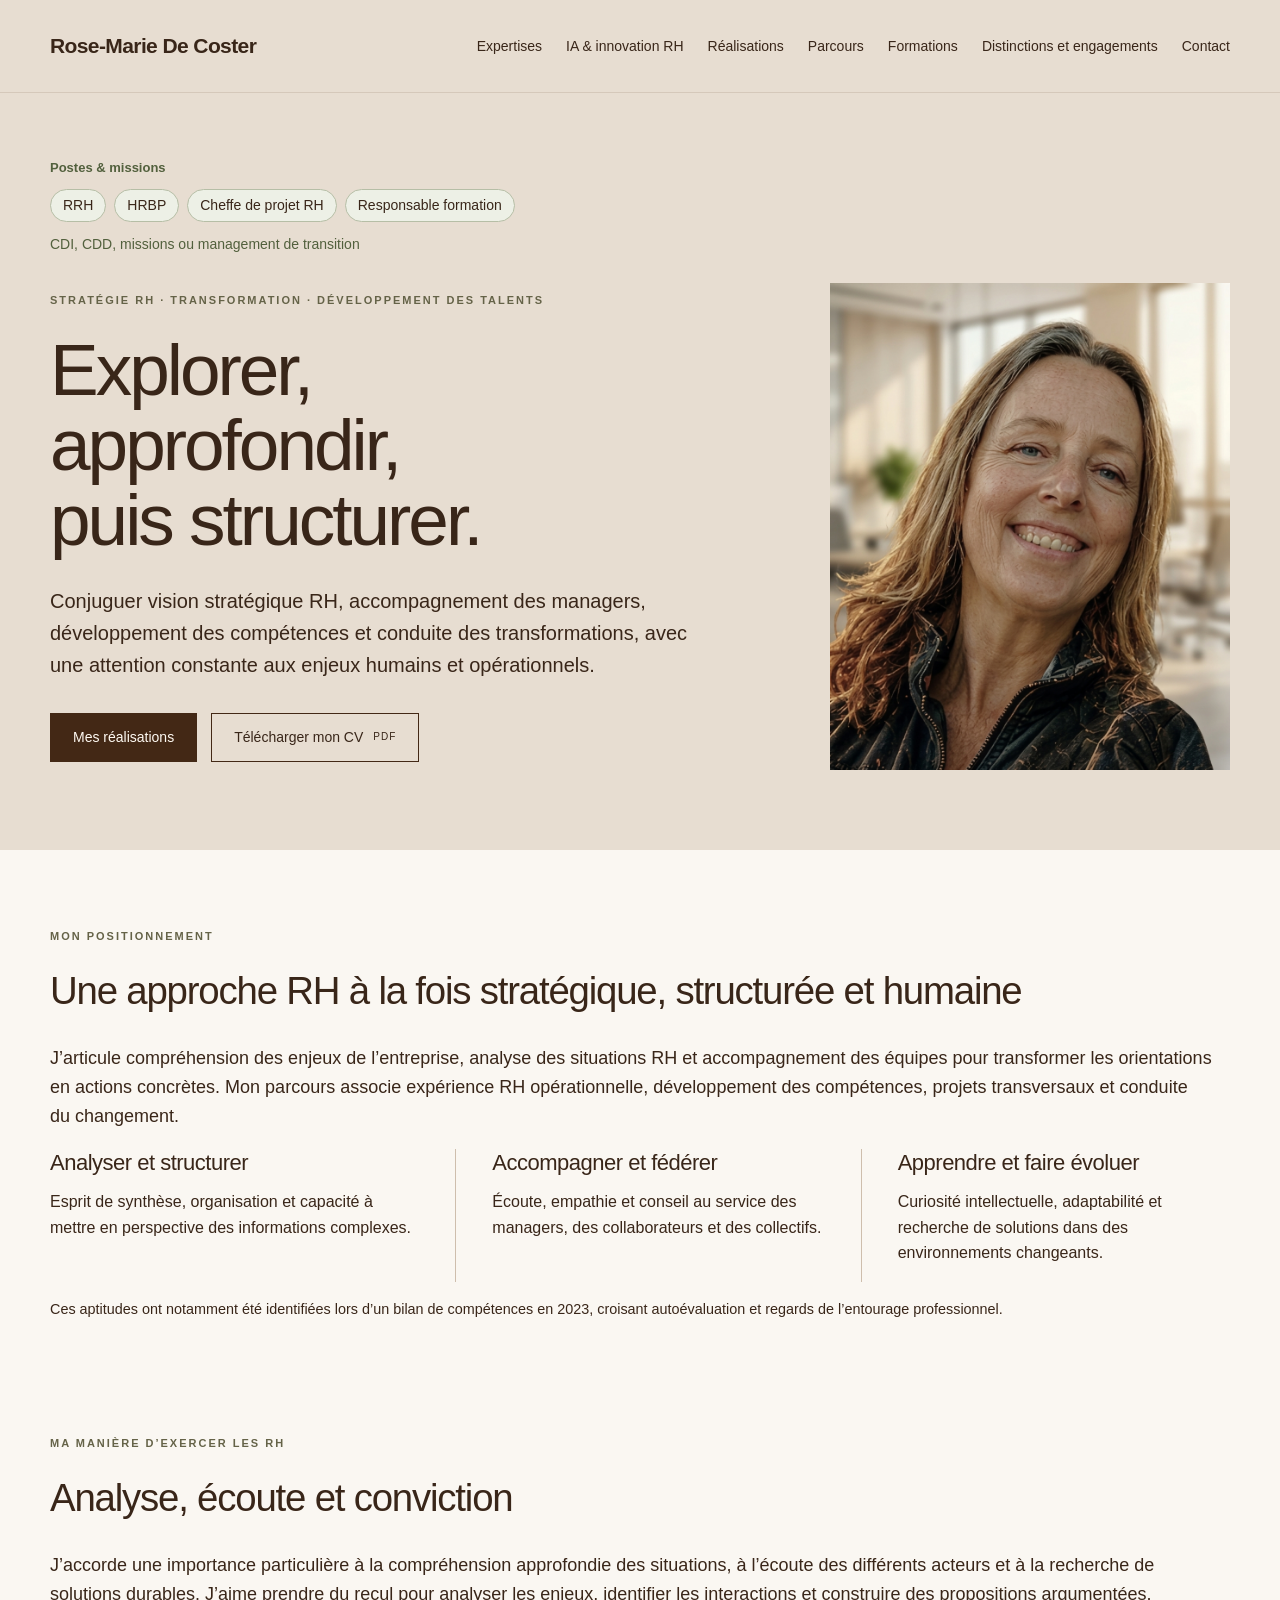
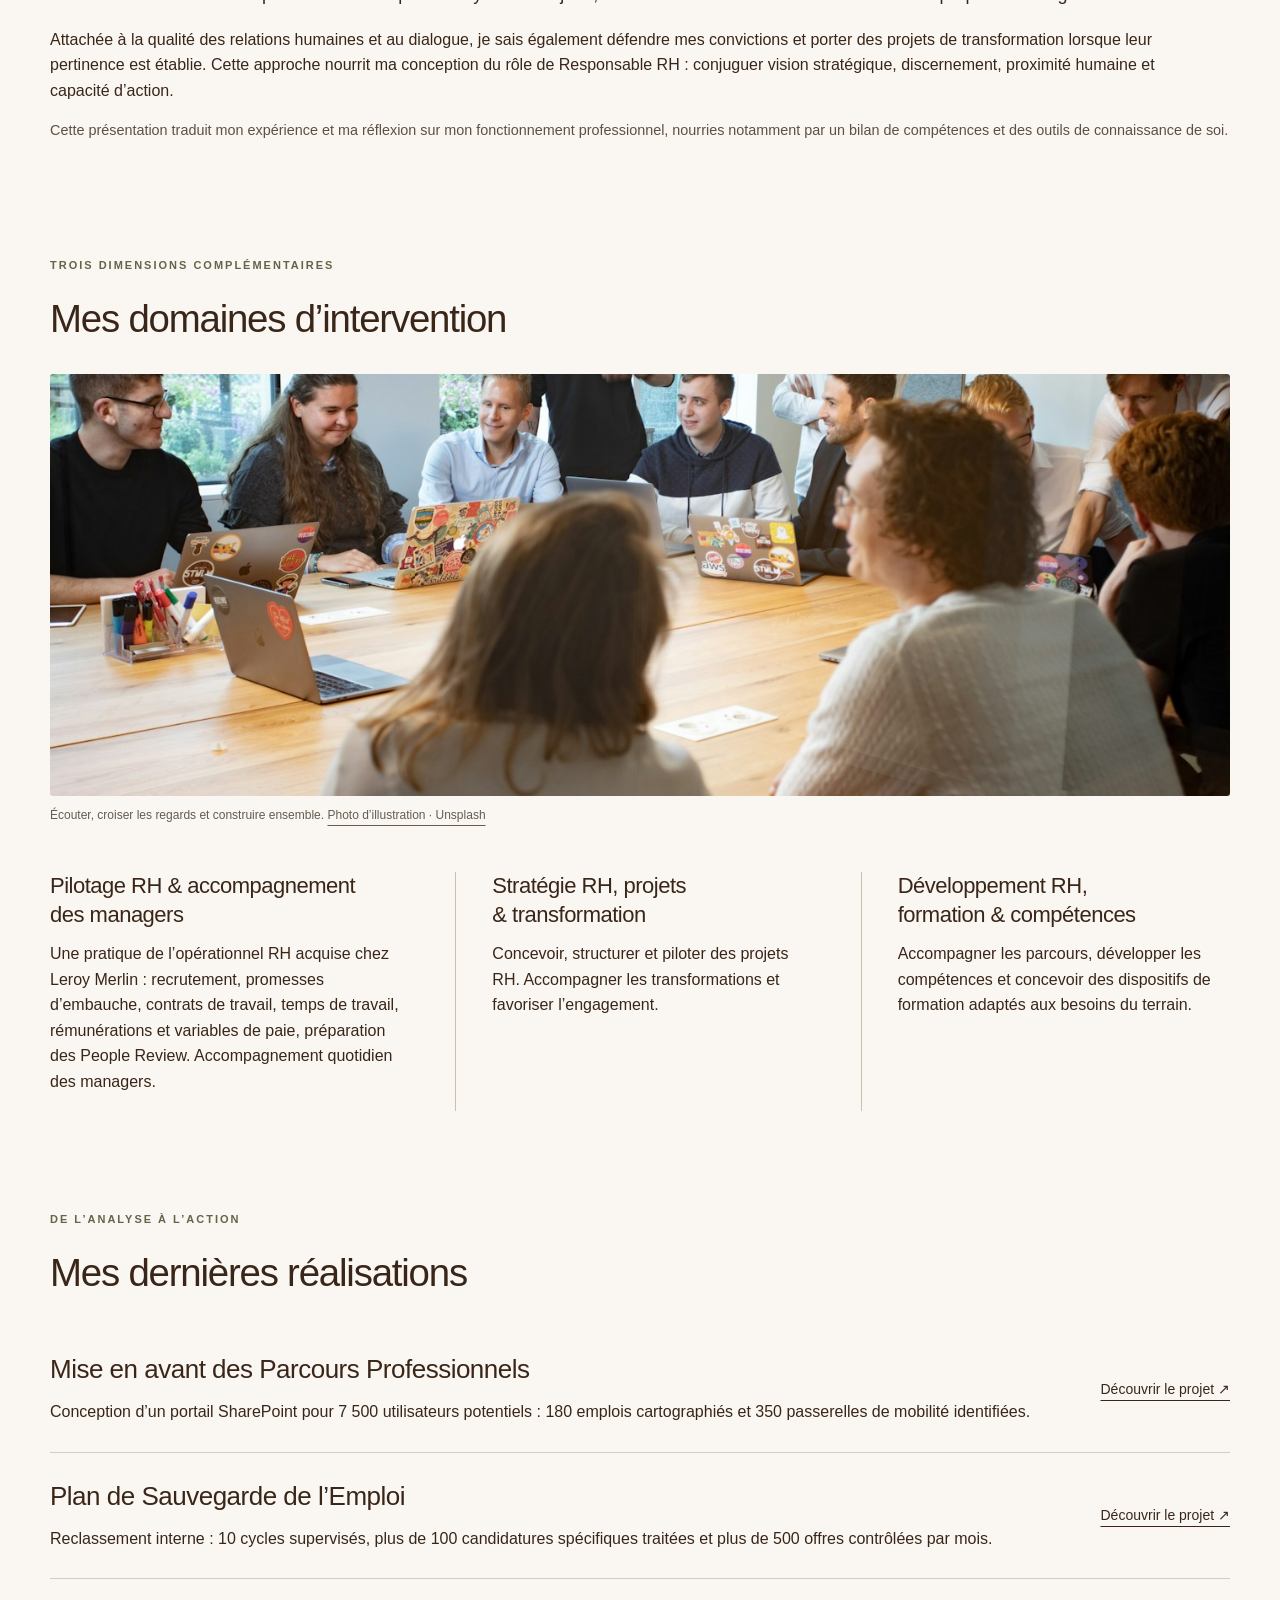
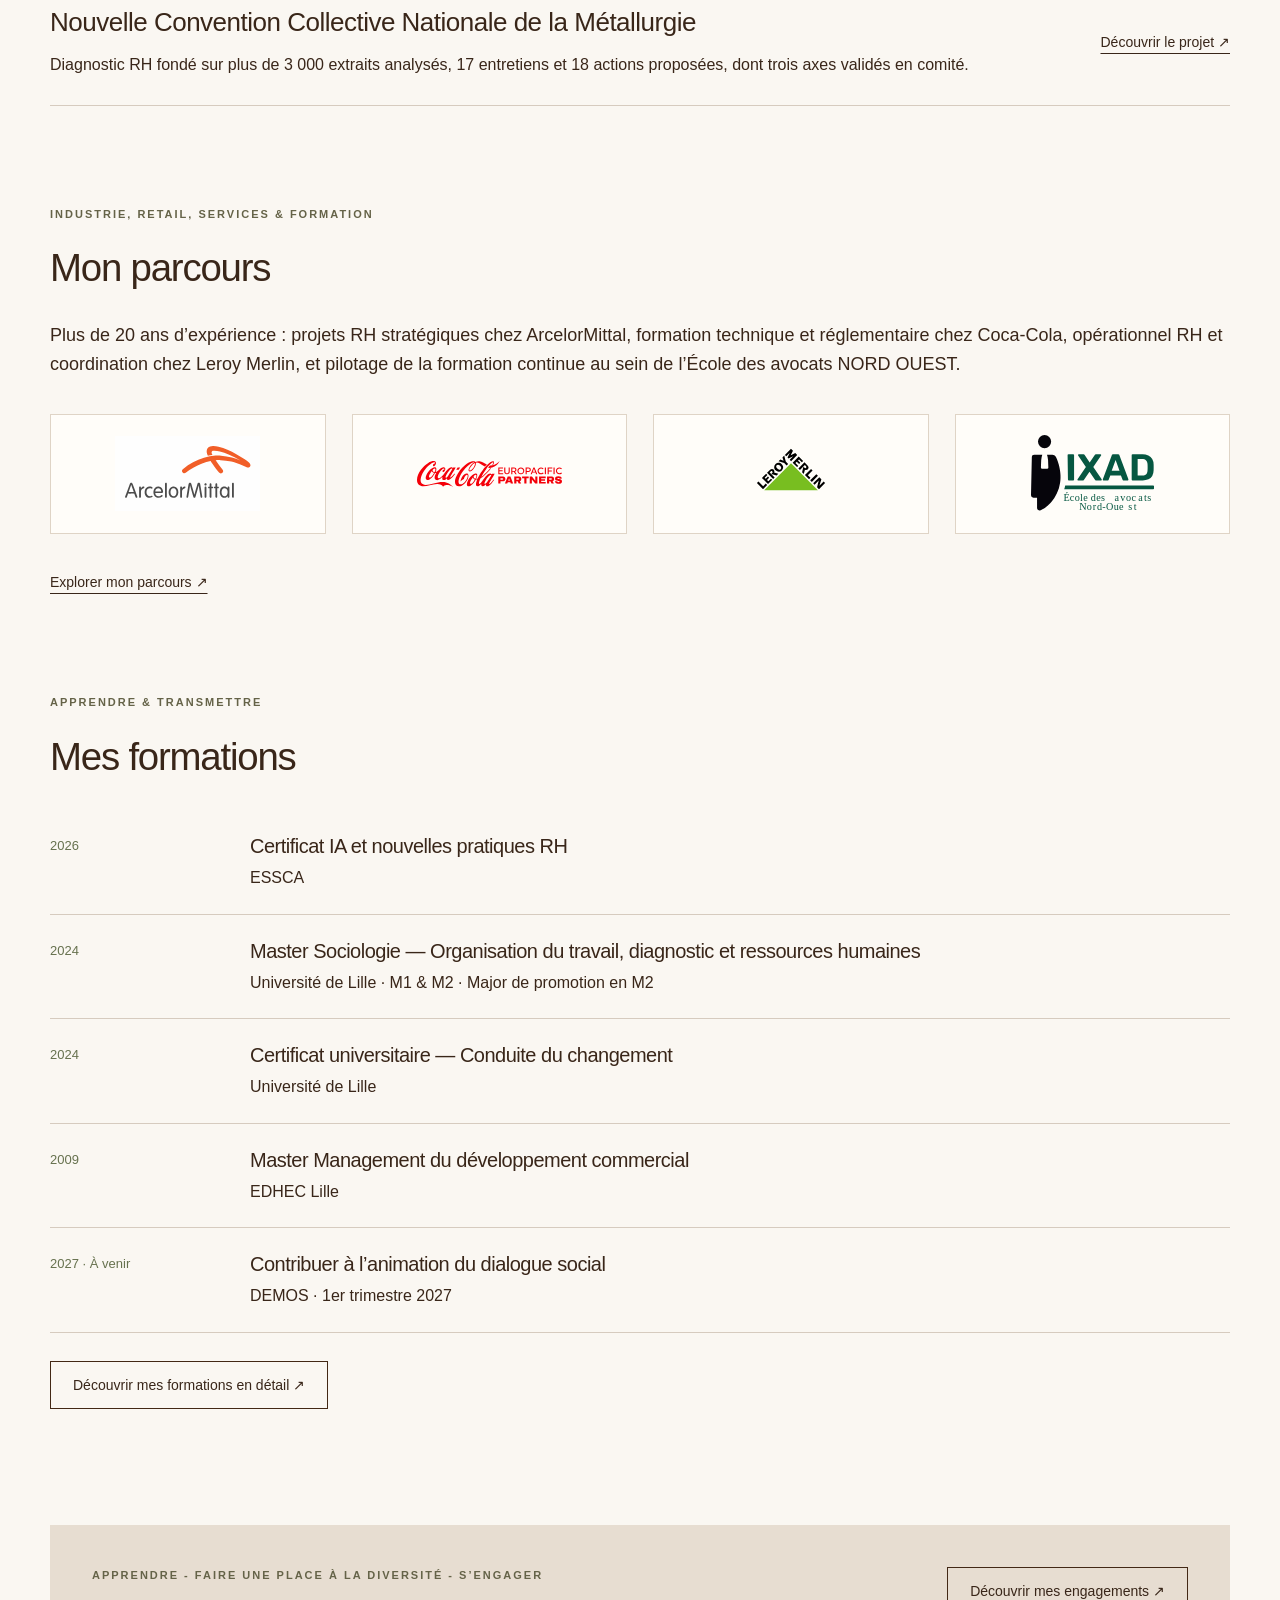
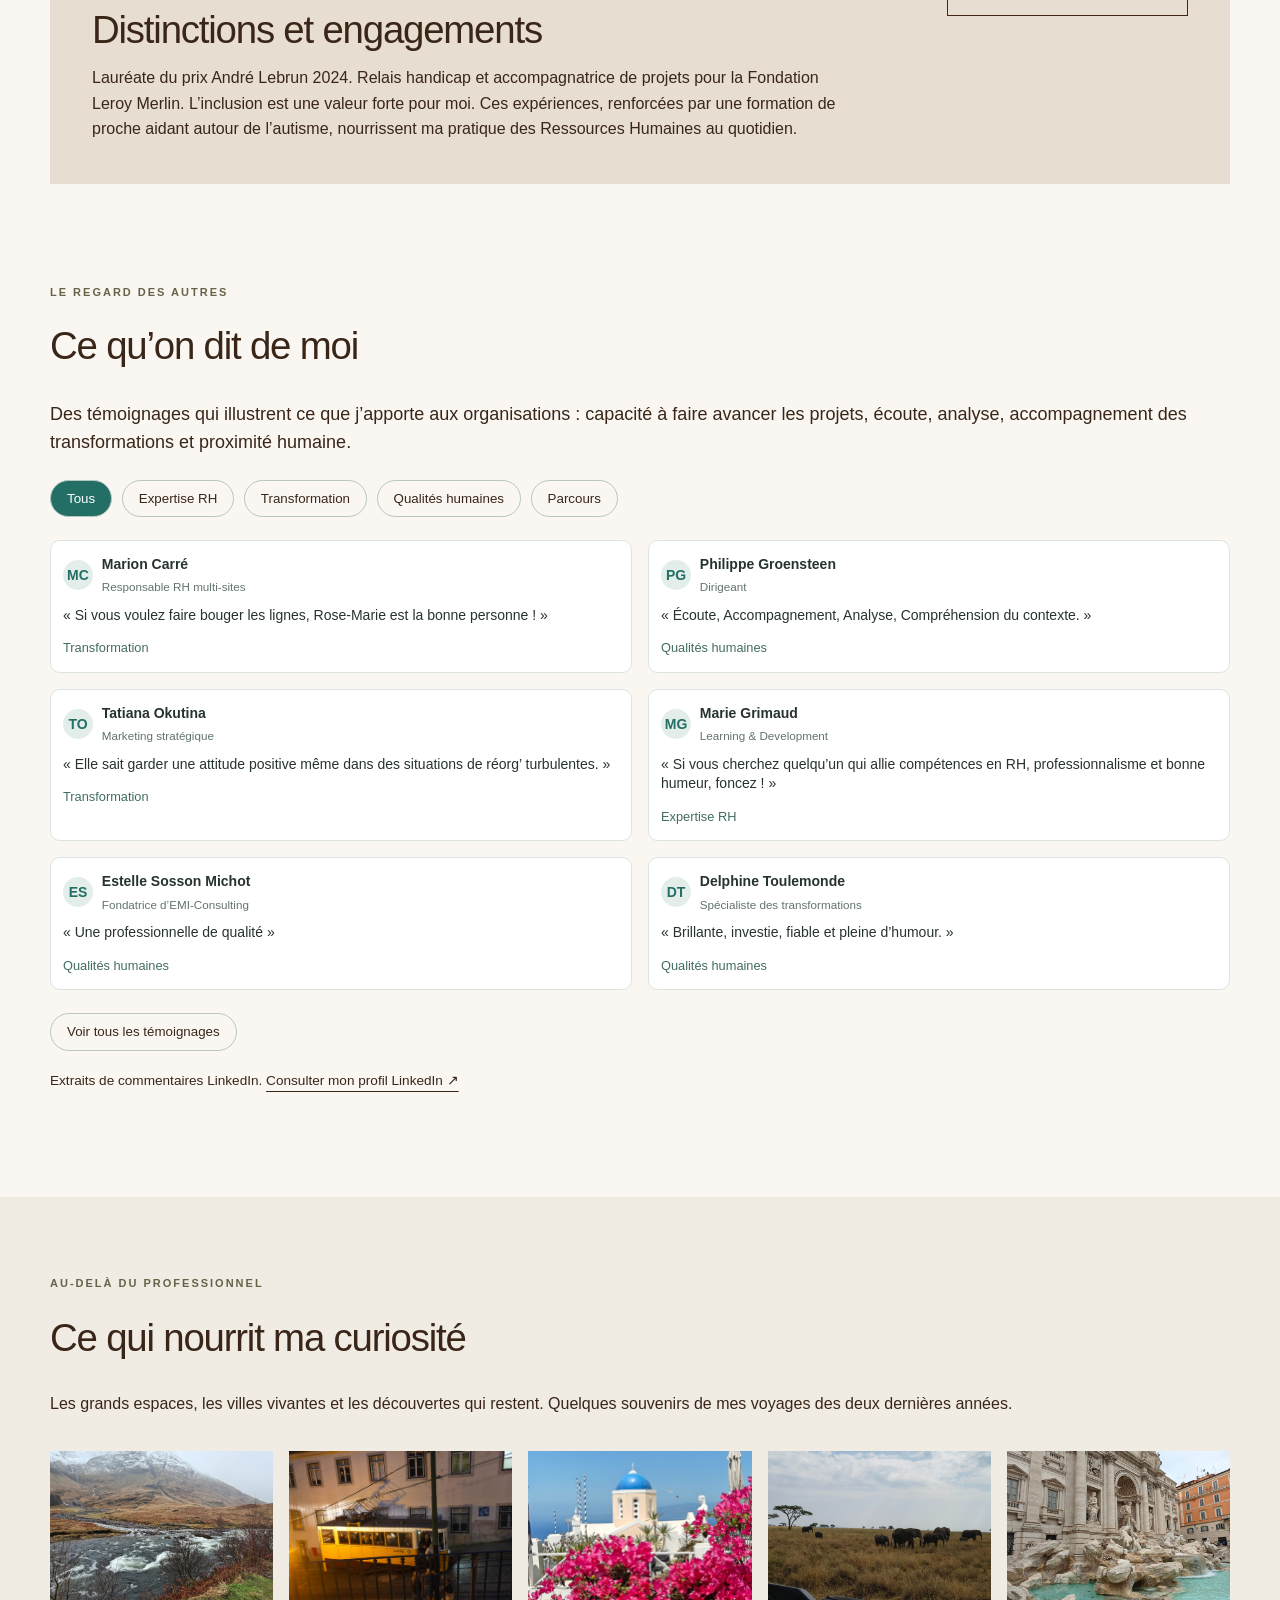
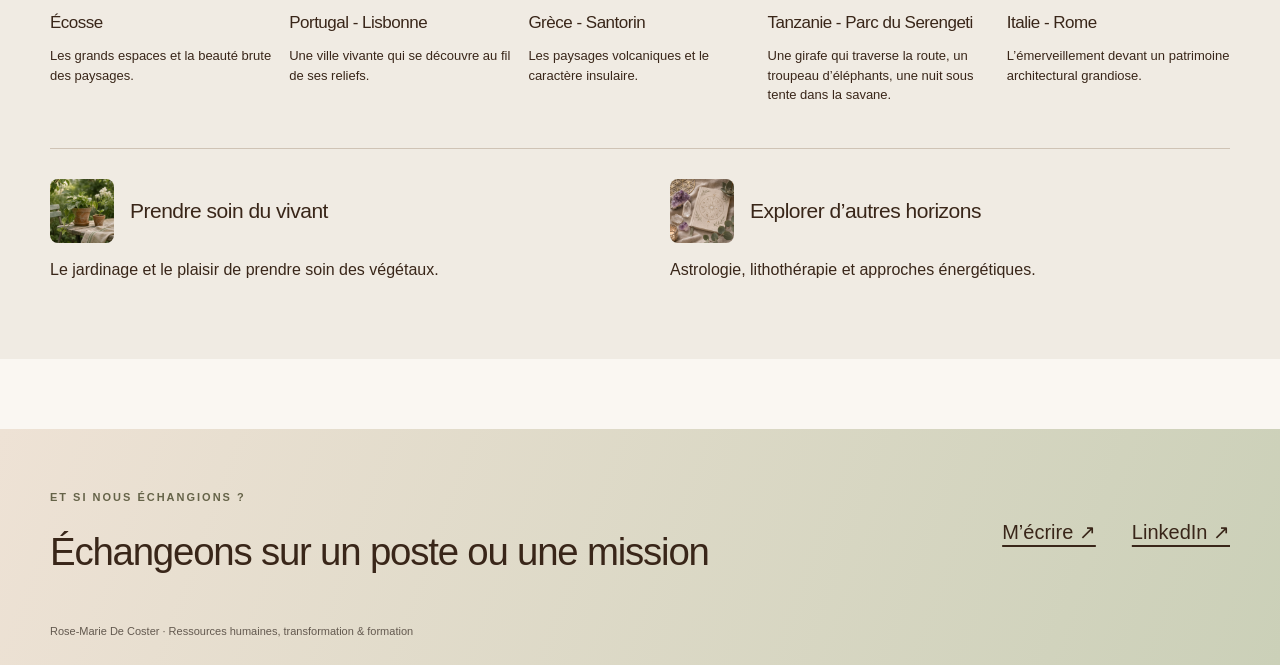
==== commit 21ed8cfb: "Raccourcir le témoignage d’Estelle à son appréciation professionnelle" ====
--- a/index.html
+++ b/index.html
@@ -3,5 +3,5 @@
 <article><h3>Pilotage RH & accompagnement des managers</h3><p>Une pratique de l’opérationnel RH acquise chez Leroy Merlin : recrutement, promesses d’embauche, contrats de travail, temps de travail, rémunérations et variables de paie, préparation des People Review. Accompagnement quotidien des managers.</p></article>
 <article><h3>Stratégie RH, projets & transformation</h3><p>Concevoir, structurer et piloter des projets RH. Accompagner les transformations et favoriser l’engagement.</p></article>
 <article><h3>Développement RH, formation & compétences</h3><p>Accompagner les parcours, développer les compétences et concevoir des dispositifs de formation adaptés aux besoins du terrain.</p></article></div></section>
-<section class="wrap section" id="realisations"><p class="eyebrow">DE L’ANALYSE À L’ACTION</p><h2>Mes dernières réalisations</h2><div class="project-list"><article class="project"><div><h3>Mise en avant des Parcours Professionnels</h3><p>Conception d’un portail SharePoint pour 7 500 utilisateurs potentiels : 180 emplois cartographiés et 350 passerelles de mobilité identifiées.</p></div><a class="text-link" href="parcours-professionnels.html" aria-label="Découvrir : Parcours professionnels">Découvrir le projet ↗</a></article><article class="project"><div><h3>Plan de Sauvegarde de l’Emploi</h3><p>Reclassement interne : 10 cycles supervisés, plus de 100 candidatures spécifiques traitées et plus de 500 offres contrôlées par mois.</p></div><a class="text-link" href="pse.html" aria-label="Découvrir : Plan de Sauvegarde de l’Emploi">Découvrir le projet ↗</a></article><article class="project"><div><h3>Nouvelle Convention Collective Nationale de la Métallurgie</h3><p>Diagnostic RH fondé sur plus de 3 000 extraits analysés, 17 entretiens et 18 actions proposées, dont trois axes validés en comité.</p></div><a class="text-link" href="nccm.html" aria-label="Découvrir : Nouvelle Convention Collective Nationale de la Métallurgie">Découvrir le projet ↗</a></article></div></section><section class="wrap section" id="parcours"><p class="eyebrow">INDUSTRIE, RETAIL, SERVICES & FORMATION</p><h2>Mon parcours</h2><p class="intro">Plus de 20 ans d’expérience : projets RH stratégiques chez ArcelorMittal, formation technique et réglementaire chez Coca-Cola, opérationnel RH et coordination chez Leroy Merlin, et pilotage de la formation continue au sein de l’École des avocats NORD OUEST.</p><div class="companies company-logos"><a class="company" href="parcours.html#arcelormittal"><img src="assets/arcelormittal.svg" alt="ArcelorMittal France" loading="lazy"></a><a class="company" href="parcours.html#ccep"><img src="assets/ccep.svg" alt="Coca-Cola" loading="lazy"></a><a class="company" href="parcours.html#leroy-merlin"><img src="assets/leroy-merlin.svg" alt="Leroy Merlin France" loading="lazy"></a><a class="company" href="parcours.html#ixad"><img src="assets/ixad.svg" alt="IXAD — École des avocats du Nord-Ouest" loading="lazy"></a></div><a class="text-link" href="parcours.html">Explorer mon parcours ↗</a></section><section class="wrap section" id="formations"><p class="eyebrow">APPRENDRE & TRANSMETTRE</p><h2>Mes formations</h2><div class="education"><article><span class="date">2026</span><div><h3>Certificat IA et nouvelles pratiques RH</h3><p>ESSCA</p></div></article><article><span class="date">2024</span><div><h3>Master Sociologie — Organisation du travail, diagnostic et ressources humaines</h3><p>Université de Lille · M1 & M2 · Major de promotion en M2</p></div></article><article><span class="date">2024</span><div><h3>Certificat universitaire — Conduite du changement</h3><p>Université de Lille</p></div></article><article><span class="date">2009</span><div><h3>Master Management du développement commercial</h3><p>EDHEC Lille</p></div></article><article><span class="date">2027 · À venir</span><div><h3>Contribuer à l’animation du dialogue social</h3><p>DEMOS · 1er trimestre 2027</p></div></article></div><p class="training-discover"><a class="button secondary" href="formations.html">Découvrir mes formations en détail ↗</a></p></section><section class="wrap section" id="distinction"><div class="award"><div><p class="eyebrow">APPRENDRE - FAIRE UNE PLACE À LA DIVERSITÉ - S’ENGAGER</p><h2>Distinctions et engagements</h2><p>Lauréate du prix André Lebrun 2024. Relais handicap et accompagnatrice de projets pour la Fondation Leroy Merlin. L’inclusion est une valeur forte pour moi. Ces expériences, renforcées par une formation de proche aidant autour de l’autisme, nourrissent ma pratique des Ressources Humaines au quotidien.</p></div><a class="button secondary" href="distinction.html">Découvrir mes engagements ↗</a></div></section><section class="wrap section" id="temoignages"><p class="eyebrow">LE REGARD DES AUTRES</p><h2>Ce qu’on dit de moi</h2><p class="intro">Des témoignages qui illustrent ce que j’apporte aux organisations : capacité à faire avancer les projets, écoute, analyse, accompagnement des transformations et proximité humaine.</p><div class="testimonial-filters" aria-label="Filtrer les témoignages"><button type="button" class="active" data-filter="Tous">Tous</button><button type="button" data-filter="Expertise RH">Expertise RH</button><button type="button" data-filter="Transformation">Transformation</button><button type="button" data-filter="Qualités humaines">Qualités humaines</button><button type="button" data-filter="Parcours">Parcours</button></div><div class="testimonial-grid"><article class="testimonial-card" data-category="Transformation" ><div class="testimonial-author"><span class="testimonial-avatar" aria-hidden="true">MC</span><div><strong>Marion Carré</strong><small>Responsable RH multi-sites</small></div></div><blockquote>« Si vous voulez faire bouger les lignes, Rose-Marie est la bonne personne ! »</blockquote><span class="testimonial-category">Transformation</span></article><article class="testimonial-card" data-category="Qualités humaines" hidden><div class="testimonial-author"><span class="testimonial-avatar" aria-hidden="true">PG</span><div><strong>Philippe Groensteen</strong><small>Dirigeant</small></div></div><blockquote>« Écoute, Accompagnement, Analyse, Compréhension du contexte. »</blockquote><span class="testimonial-category">Qualités humaines</span></article><article class="testimonial-card" data-category="Transformation" ><div class="testimonial-author"><span class="testimonial-avatar" aria-hidden="true">TO</span><div><strong>Tatiana Okutina</strong><small>Marketing stratégique</small></div></div><blockquote>« Elle sait garder une attitude positive même dans des situations de réorg’ turbulentes. »</blockquote><span class="testimonial-category">Transformation</span></article><article class="testimonial-card" data-category="Expertise RH" ><div class="testimonial-author"><span class="testimonial-avatar" aria-hidden="true">MG</span><div><strong>Marie Grimaud</strong><small>Learning &amp; Development</small></div></div><blockquote>« Si vous cherchez quelqu’un qui allie compétences en RH, professionnalisme et bonne humeur, foncez ! »</blockquote><span class="testimonial-category">Expertise RH</span></article><article class="testimonial-card" data-category="Qualités humaines" ><div class="testimonial-author"><span class="testimonial-avatar" aria-hidden="true">ES</span><div><strong>Estelle Sosson Michot</strong><small>Fondatrice d’EMI-Consulting</small></div></div><blockquote>« Au delà d’avoir rencontré une professionnelle de qualité, j’ai rencontré une femme d’une grande humanité. »</blockquote><span class="testimonial-category">Qualités humaines</span></article><article class="testimonial-card" data-category="Qualités humaines" ><div class="testimonial-author"><span class="testimonial-avatar" aria-hidden="true">DT</span><div><strong>Delphine Toulemonde</strong><small>Spécialiste des transformations</small></div></div><blockquote>« Brillante, investie, fiable et pleine d’humour. »</blockquote><span class="testimonial-category">Qualités humaines</span></article><article class="testimonial-card" data-category="Expertise RH" ><div class="testimonial-author"><span class="testimonial-avatar" aria-hidden="true">GM</span><div><strong>Guillaume Michalak</strong><small>Responsable recrutement</small></div></div><blockquote>« Ayant côtoyé Rose Marie dans le cadre de mes missions, je ne peux que vous recommander ses compétences ! »</blockquote><span class="testimonial-category">Expertise RH</span></article><article class="testimonial-card" data-category="Qualités humaines" hidden><div class="testimonial-author"><span class="testimonial-avatar" aria-hidden="true">BA</span><div><strong>Brigitte Adam</strong><small>DRH de transition</small></div></div><blockquote>« Une belle rencontre professionnelle, je recommande. »</blockquote><span class="testimonial-category">Qualités humaines</span></article><article class="testimonial-card" data-category="Parcours" hidden><div class="testimonial-author"><span class="testimonial-avatar" aria-hidden="true">LF</span><div><strong>Laurent Frappart</strong><small>Chef de projet</small></div></div><blockquote>« Tu as toujours mis beaucoup d’énergie et de cœur dans ce que tu entreprends. »</blockquote><span class="testimonial-category">Parcours</span></article><article class="testimonial-card" data-category="Expertise RH" hidden><div class="testimonial-author"><span class="testimonial-avatar" aria-hidden="true">AL</span><div><strong>Alexandre Laubie</strong><small>Managing Director</small></div></div><blockquote>« Un profil que je recommande à 200%. »</blockquote><span class="testimonial-category">Expertise RH</span></article></div><button type="button" class="testimonial-more">Voir tous les témoignages</button><p class="testimonial-note">Extraits de commentaires LinkedIn. <a href="https://www.linkedin.com/in/rose-marie-de-coster-1b9457264/" target="_blank" rel="noopener noreferrer">Consulter mon profil LinkedIn ↗</a></p></section><style>.testimonial-filters{display:flex;flex-wrap:wrap;gap:.6rem;margin:1.4rem 0}.testimonial-filters button,.testimonial-more{border:1px solid #b6c7c3;border-radius:2rem;background:transparent;color:inherit;padding:.65rem 1rem;cursor:pointer}.testimonial-filters button.active{background:#246f65;color:white}.testimonial-grid{display:grid;grid-template-columns:repeat(2,minmax(0,1fr));gap:1rem}.testimonial-card{border:1px solid #dce4e1;border-radius:.6rem;padding:.75rem;background:#fff;color:#26332f}.testimonial-card[hidden]{display:none}.testimonial-author{display:flex;align-items:center;gap:.55rem;font-size:.875rem}.testimonial-author small{display:block;color:#62736e;margin-top:.2rem}.testimonial-avatar{display:grid;place-items:center;flex:none;width:30px;height:30px;border-radius:50%;background:#e3eeea;color:#246f65;font-weight:700}.testimonial-card blockquote{margin:.55rem 0;line-height:1.4;font-size:.875rem}.testimonial-category{font-size:.8rem;color:#426c63}.testimonial-more{margin-top:1.4rem}.testimonial-note{font-size:.85rem;margin-top:1.2rem}@media(max-width:650px){.testimonial-grid{grid-template-columns:1fr}}</style><script>document.addEventListener('DOMContentLoaded',()=>{const section=document.querySelector('#temoignages');if(!section)return;let filter='Tous',expanded=false;const cards=[...section.querySelectorAll('.testimonial-card')],more=section.querySelector('.testimonial-more');function render(){let n=0;cards.forEach(c=>{const match=filter==='Tous'||c.dataset.category===filter;if(match)n++;c.hidden=!match||(!expanded&&n>6)});more.hidden=n<=6;more.textContent=expanded?'Réduire les témoignages':'Voir tous les témoignages'}section.querySelectorAll('[data-filter]').forEach(b=>b.addEventListener('click',()=>{filter=b.dataset.filter;expanded=false;section.querySelectorAll('[data-filter]').forEach(x=>x.classList.toggle('active',x===b));render()}));more.addEventListener('click',()=>{expanded=!expanded;render()});render()})</script><section class="personal" id="personnel"><div class="wrap section"><p class="eyebrow">AU-DELÀ DU PROFESSIONNEL</p><h2>Ce qui nourrit ma curiosité</h2><p class="intro travel-intro">Les grands espaces, les villes vivantes et les découvertes qui restent. Quelques souvenirs de mes voyages des deux dernières années.</p><div class="travel-grid"><article class="travel"><div class="travel-image"><img src="assets/voyage-ecosse.jpg" alt="Montagnes enneigées et rivière en Écosse" width="1600" height="900" loading="lazy" style="object-position:50% 50%"></div><h3>Écosse</h3><p>Les grands espaces et la beauté brute des paysages.</p></article><article class="travel"><div class="travel-image"><img src="assets/voyage-portugal-lisbonne.jpg" alt="Tramway jaune à Lisbonne au crépuscule" width="2048" height="1536" loading="lazy" style="object-position:50% 65%"></div><h3>Portugal - Lisbonne</h3><p>Une ville vivante qui se découvre au fil de ses reliefs.</p></article><article class="travel"><div class="travel-image"><img src="assets/voyage-grece-santorin.jpg" alt="Dôme bleu et bougainvilliers à Santorin" width="900" height="1600" loading="lazy" style="object-position:50% 44%"></div><h3>Grèce - Santorin</h3><p>Les paysages volcaniques et le caractère insulaire.</p></article><article class="travel"><div class="travel-image"><img src="assets/voyage-tanzanie-serengeti.jpg" alt="Troupeau d’éléphants dans la savane en Tanzanie" width="2048" height="921" loading="lazy" style="object-position:65% 50%"></div><h3>Tanzanie - Parc du Serengeti</h3><p>Une girafe qui traverse la route, un troupeau d’éléphants, une nuit sous tente dans la savane.</p></article><article class="travel"><div class="travel-image"><img src="assets/voyage-italie-rome.jpg" alt="Fontaine de Trevi à Rome" width="1600" height="1200" loading="lazy" style="object-position:50% 60%"></div><h3>Italie - Rome</h3><p>L’émerveillement devant un patrimoine architectural grandiose.</p></article></div><div class="interests"><article><div class="interest-heading"><img class="interest-photo" src="assets/interet-jardinage.png" width="112" height="112" alt="Plante verte en pot, illustration du jardinage" loading="lazy"><h3>Prendre soin du vivant</h3></div><p>Le jardinage et le plaisir de prendre soin des végétaux.</p></article><article><div class="interest-heading"><img class="interest-photo" src="assets/interet-horizons.png" width="112" height="112" alt="Cristaux et roue zodiacale, illustration des centres d’intérêt personnels" loading="lazy"><h3>Explorer d’autres horizons</h3></div><p>Astrologie, lithothérapie et approches énergétiques.</p></article></div></div></section></main><footer id="contact"><div class="wrap contact"><div><span class="eyebrow">ET SI NOUS ÉCHANGIONS ?</span><h2>Échangeons sur un poste ou une mission</h2></div><div class="contact-links"><a href="mailto:decoster59790@gmail.com">M’écrire ↗</a><a href="https://www.linkedin.com/in/rose-marie-de-coster-1b9457264/" target="_blank" rel="noopener noreferrer">LinkedIn ↗</a></div></div><div class="wrap footnote">Rose-Marie De Coster · Ressources humaines, transformation & formation</div></footer></body></html>
+<section class="wrap section" id="realisations"><p class="eyebrow">DE L’ANALYSE À L’ACTION</p><h2>Mes dernières réalisations</h2><div class="project-list"><article class="project"><div><h3>Mise en avant des Parcours Professionnels</h3><p>Conception d’un portail SharePoint pour 7 500 utilisateurs potentiels : 180 emplois cartographiés et 350 passerelles de mobilité identifiées.</p></div><a class="text-link" href="parcours-professionnels.html" aria-label="Découvrir : Parcours professionnels">Découvrir le projet ↗</a></article><article class="project"><div><h3>Plan de Sauvegarde de l’Emploi</h3><p>Reclassement interne : 10 cycles supervisés, plus de 100 candidatures spécifiques traitées et plus de 500 offres contrôlées par mois.</p></div><a class="text-link" href="pse.html" aria-label="Découvrir : Plan de Sauvegarde de l’Emploi">Découvrir le projet ↗</a></article><article class="project"><div><h3>Nouvelle Convention Collective Nationale de la Métallurgie</h3><p>Diagnostic RH fondé sur plus de 3 000 extraits analysés, 17 entretiens et 18 actions proposées, dont trois axes validés en comité.</p></div><a class="text-link" href="nccm.html" aria-label="Découvrir : Nouvelle Convention Collective Nationale de la Métallurgie">Découvrir le projet ↗</a></article></div></section><section class="wrap section" id="parcours"><p class="eyebrow">INDUSTRIE, RETAIL, SERVICES & FORMATION</p><h2>Mon parcours</h2><p class="intro">Plus de 20 ans d’expérience : projets RH stratégiques chez ArcelorMittal, formation technique et réglementaire chez Coca-Cola, opérationnel RH et coordination chez Leroy Merlin, et pilotage de la formation continue au sein de l’École des avocats NORD OUEST.</p><div class="companies company-logos"><a class="company" href="parcours.html#arcelormittal"><img src="assets/arcelormittal.svg" alt="ArcelorMittal France" loading="lazy"></a><a class="company" href="parcours.html#ccep"><img src="assets/ccep.svg" alt="Coca-Cola" loading="lazy"></a><a class="company" href="parcours.html#leroy-merlin"><img src="assets/leroy-merlin.svg" alt="Leroy Merlin France" loading="lazy"></a><a class="company" href="parcours.html#ixad"><img src="assets/ixad.svg" alt="IXAD — École des avocats du Nord-Ouest" loading="lazy"></a></div><a class="text-link" href="parcours.html">Explorer mon parcours ↗</a></section><section class="wrap section" id="formations"><p class="eyebrow">APPRENDRE & TRANSMETTRE</p><h2>Mes formations</h2><div class="education"><article><span class="date">2026</span><div><h3>Certificat IA et nouvelles pratiques RH</h3><p>ESSCA</p></div></article><article><span class="date">2024</span><div><h3>Master Sociologie — Organisation du travail, diagnostic et ressources humaines</h3><p>Université de Lille · M1 & M2 · Major de promotion en M2</p></div></article><article><span class="date">2024</span><div><h3>Certificat universitaire — Conduite du changement</h3><p>Université de Lille</p></div></article><article><span class="date">2009</span><div><h3>Master Management du développement commercial</h3><p>EDHEC Lille</p></div></article><article><span class="date">2027 · À venir</span><div><h3>Contribuer à l’animation du dialogue social</h3><p>DEMOS · 1er trimestre 2027</p></div></article></div><p class="training-discover"><a class="button secondary" href="formations.html">Découvrir mes formations en détail ↗</a></p></section><section class="wrap section" id="distinction"><div class="award"><div><p class="eyebrow">APPRENDRE - FAIRE UNE PLACE À LA DIVERSITÉ - S’ENGAGER</p><h2>Distinctions et engagements</h2><p>Lauréate du prix André Lebrun 2024. Relais handicap et accompagnatrice de projets pour la Fondation Leroy Merlin. L’inclusion est une valeur forte pour moi. Ces expériences, renforcées par une formation de proche aidant autour de l’autisme, nourrissent ma pratique des Ressources Humaines au quotidien.</p></div><a class="button secondary" href="distinction.html">Découvrir mes engagements ↗</a></div></section><section class="wrap section" id="temoignages"><p class="eyebrow">LE REGARD DES AUTRES</p><h2>Ce qu’on dit de moi</h2><p class="intro">Des témoignages qui illustrent ce que j’apporte aux organisations : capacité à faire avancer les projets, écoute, analyse, accompagnement des transformations et proximité humaine.</p><div class="testimonial-filters" aria-label="Filtrer les témoignages"><button type="button" class="active" data-filter="Tous">Tous</button><button type="button" data-filter="Expertise RH">Expertise RH</button><button type="button" data-filter="Transformation">Transformation</button><button type="button" data-filter="Qualités humaines">Qualités humaines</button><button type="button" data-filter="Parcours">Parcours</button></div><div class="testimonial-grid"><article class="testimonial-card" data-category="Transformation" ><div class="testimonial-author"><span class="testimonial-avatar" aria-hidden="true">MC</span><div><strong>Marion Carré</strong><small>Responsable RH multi-sites</small></div></div><blockquote>« Si vous voulez faire bouger les lignes, Rose-Marie est la bonne personne ! »</blockquote><span class="testimonial-category">Transformation</span></article><article class="testimonial-card" data-category="Qualités humaines" hidden><div class="testimonial-author"><span class="testimonial-avatar" aria-hidden="true">PG</span><div><strong>Philippe Groensteen</strong><small>Dirigeant</small></div></div><blockquote>« Écoute, Accompagnement, Analyse, Compréhension du contexte. »</blockquote><span class="testimonial-category">Qualités humaines</span></article><article class="testimonial-card" data-category="Transformation" ><div class="testimonial-author"><span class="testimonial-avatar" aria-hidden="true">TO</span><div><strong>Tatiana Okutina</strong><small>Marketing stratégique</small></div></div><blockquote>« Elle sait garder une attitude positive même dans des situations de réorg’ turbulentes. »</blockquote><span class="testimonial-category">Transformation</span></article><article class="testimonial-card" data-category="Expertise RH" ><div class="testimonial-author"><span class="testimonial-avatar" aria-hidden="true">MG</span><div><strong>Marie Grimaud</strong><small>Learning &amp; Development</small></div></div><blockquote>« Si vous cherchez quelqu’un qui allie compétences en RH, professionnalisme et bonne humeur, foncez ! »</blockquote><span class="testimonial-category">Expertise RH</span></article><article class="testimonial-card" data-category="Qualités humaines" ><div class="testimonial-author"><span class="testimonial-avatar" aria-hidden="true">ES</span><div><strong>Estelle Sosson Michot</strong><small>Fondatrice d’EMI-Consulting</small></div></div><blockquote>« Une professionnelle de qualité »</blockquote><span class="testimonial-category">Qualités humaines</span></article><article class="testimonial-card" data-category="Qualités humaines" ><div class="testimonial-author"><span class="testimonial-avatar" aria-hidden="true">DT</span><div><strong>Delphine Toulemonde</strong><small>Spécialiste des transformations</small></div></div><blockquote>« Brillante, investie, fiable et pleine d’humour. »</blockquote><span class="testimonial-category">Qualités humaines</span></article><article class="testimonial-card" data-category="Expertise RH" ><div class="testimonial-author"><span class="testimonial-avatar" aria-hidden="true">GM</span><div><strong>Guillaume Michalak</strong><small>Responsable recrutement</small></div></div><blockquote>« Ayant côtoyé Rose Marie dans le cadre de mes missions, je ne peux que vous recommander ses compétences ! »</blockquote><span class="testimonial-category">Expertise RH</span></article><article class="testimonial-card" data-category="Qualités humaines" hidden><div class="testimonial-author"><span class="testimonial-avatar" aria-hidden="true">BA</span><div><strong>Brigitte Adam</strong><small>DRH de transition</small></div></div><blockquote>« Une belle rencontre professionnelle, je recommande. »</blockquote><span class="testimonial-category">Qualités humaines</span></article><article class="testimonial-card" data-category="Parcours" hidden><div class="testimonial-author"><span class="testimonial-avatar" aria-hidden="true">LF</span><div><strong>Laurent Frappart</strong><small>Chef de projet</small></div></div><blockquote>« Tu as toujours mis beaucoup d’énergie et de cœur dans ce que tu entreprends. »</blockquote><span class="testimonial-category">Parcours</span></article><article class="testimonial-card" data-category="Expertise RH" hidden><div class="testimonial-author"><span class="testimonial-avatar" aria-hidden="true">AL</span><div><strong>Alexandre Laubie</strong><small>Managing Director</small></div></div><blockquote>« Un profil que je recommande à 200%. »</blockquote><span class="testimonial-category">Expertise RH</span></article></div><button type="button" class="testimonial-more">Voir tous les témoignages</button><p class="testimonial-note">Extraits de commentaires LinkedIn. <a href="https://www.linkedin.com/in/rose-marie-de-coster-1b9457264/" target="_blank" rel="noopener noreferrer">Consulter mon profil LinkedIn ↗</a></p></section><style>.testimonial-filters{display:flex;flex-wrap:wrap;gap:.6rem;margin:1.4rem 0}.testimonial-filters button,.testimonial-more{border:1px solid #b6c7c3;border-radius:2rem;background:transparent;color:inherit;padding:.65rem 1rem;cursor:pointer}.testimonial-filters button.active{background:#246f65;color:white}.testimonial-grid{display:grid;grid-template-columns:repeat(2,minmax(0,1fr));gap:1rem}.testimonial-card{border:1px solid #dce4e1;border-radius:.6rem;padding:.75rem;background:#fff;color:#26332f}.testimonial-card[hidden]{display:none}.testimonial-author{display:flex;align-items:center;gap:.55rem;font-size:.875rem}.testimonial-author small{display:block;color:#62736e;margin-top:.2rem}.testimonial-avatar{display:grid;place-items:center;flex:none;width:30px;height:30px;border-radius:50%;background:#e3eeea;color:#246f65;font-weight:700}.testimonial-card blockquote{margin:.55rem 0;line-height:1.4;font-size:.875rem}.testimonial-category{font-size:.8rem;color:#426c63}.testimonial-more{margin-top:1.4rem}.testimonial-note{font-size:.85rem;margin-top:1.2rem}@media(max-width:650px){.testimonial-grid{grid-template-columns:1fr}}</style><script>document.addEventListener('DOMContentLoaded',()=>{const section=document.querySelector('#temoignages');if(!section)return;let filter='Tous',expanded=false;const cards=[...section.querySelectorAll('.testimonial-card')],more=section.querySelector('.testimonial-more');function render(){let n=0;cards.forEach(c=>{const match=filter==='Tous'||c.dataset.category===filter;if(match)n++;c.hidden=!match||(!expanded&&n>6)});more.hidden=n<=6;more.textContent=expanded?'Réduire les témoignages':'Voir tous les témoignages'}section.querySelectorAll('[data-filter]').forEach(b=>b.addEventListener('click',()=>{filter=b.dataset.filter;expanded=false;section.querySelectorAll('[data-filter]').forEach(x=>x.classList.toggle('active',x===b));render()}));more.addEventListener('click',()=>{expanded=!expanded;render()});render()})</script><section class="personal" id="personnel"><div class="wrap section"><p class="eyebrow">AU-DELÀ DU PROFESSIONNEL</p><h2>Ce qui nourrit ma curiosité</h2><p class="intro travel-intro">Les grands espaces, les villes vivantes et les découvertes qui restent. Quelques souvenirs de mes voyages des deux dernières années.</p><div class="travel-grid"><article class="travel"><div class="travel-image"><img src="assets/voyage-ecosse.jpg" alt="Montagnes enneigées et rivière en Écosse" width="1600" height="900" loading="lazy" style="object-position:50% 50%"></div><h3>Écosse</h3><p>Les grands espaces et la beauté brute des paysages.</p></article><article class="travel"><div class="travel-image"><img src="assets/voyage-portugal-lisbonne.jpg" alt="Tramway jaune à Lisbonne au crépuscule" width="2048" height="1536" loading="lazy" style="object-position:50% 65%"></div><h3>Portugal - Lisbonne</h3><p>Une ville vivante qui se découvre au fil de ses reliefs.</p></article><article class="travel"><div class="travel-image"><img src="assets/voyage-grece-santorin.jpg" alt="Dôme bleu et bougainvilliers à Santorin" width="900" height="1600" loading="lazy" style="object-position:50% 44%"></div><h3>Grèce - Santorin</h3><p>Les paysages volcaniques et le caractère insulaire.</p></article><article class="travel"><div class="travel-image"><img src="assets/voyage-tanzanie-serengeti.jpg" alt="Troupeau d’éléphants dans la savane en Tanzanie" width="2048" height="921" loading="lazy" style="object-position:65% 50%"></div><h3>Tanzanie - Parc du Serengeti</h3><p>Une girafe qui traverse la route, un troupeau d’éléphants, une nuit sous tente dans la savane.</p></article><article class="travel"><div class="travel-image"><img src="assets/voyage-italie-rome.jpg" alt="Fontaine de Trevi à Rome" width="1600" height="1200" loading="lazy" style="object-position:50% 60%"></div><h3>Italie - Rome</h3><p>L’émerveillement devant un patrimoine architectural grandiose.</p></article></div><div class="interests"><article><div class="interest-heading"><img class="interest-photo" src="assets/interet-jardinage.png" width="112" height="112" alt="Plante verte en pot, illustration du jardinage" loading="lazy"><h3>Prendre soin du vivant</h3></div><p>Le jardinage et le plaisir de prendre soin des végétaux.</p></article><article><div class="interest-heading"><img class="interest-photo" src="assets/interet-horizons.png" width="112" height="112" alt="Cristaux et roue zodiacale, illustration des centres d’intérêt personnels" loading="lazy"><h3>Explorer d’autres horizons</h3></div><p>Astrologie, lithothérapie et approches énergétiques.</p></article></div></div></section></main><footer id="contact"><div class="wrap contact"><div><span class="eyebrow">ET SI NOUS ÉCHANGIONS ?</span><h2>Échangeons sur un poste ou une mission</h2></div><div class="contact-links"><a href="mailto:decoster59790@gmail.com">M’écrire ↗</a><a href="https://www.linkedin.com/in/rose-marie-de-coster-1b9457264/" target="_blank" rel="noopener noreferrer">LinkedIn ↗</a></div></div><div class="wrap footnote">Rose-Marie De Coster · Ressources humaines, transformation & formation</div></footer></body></html>
 
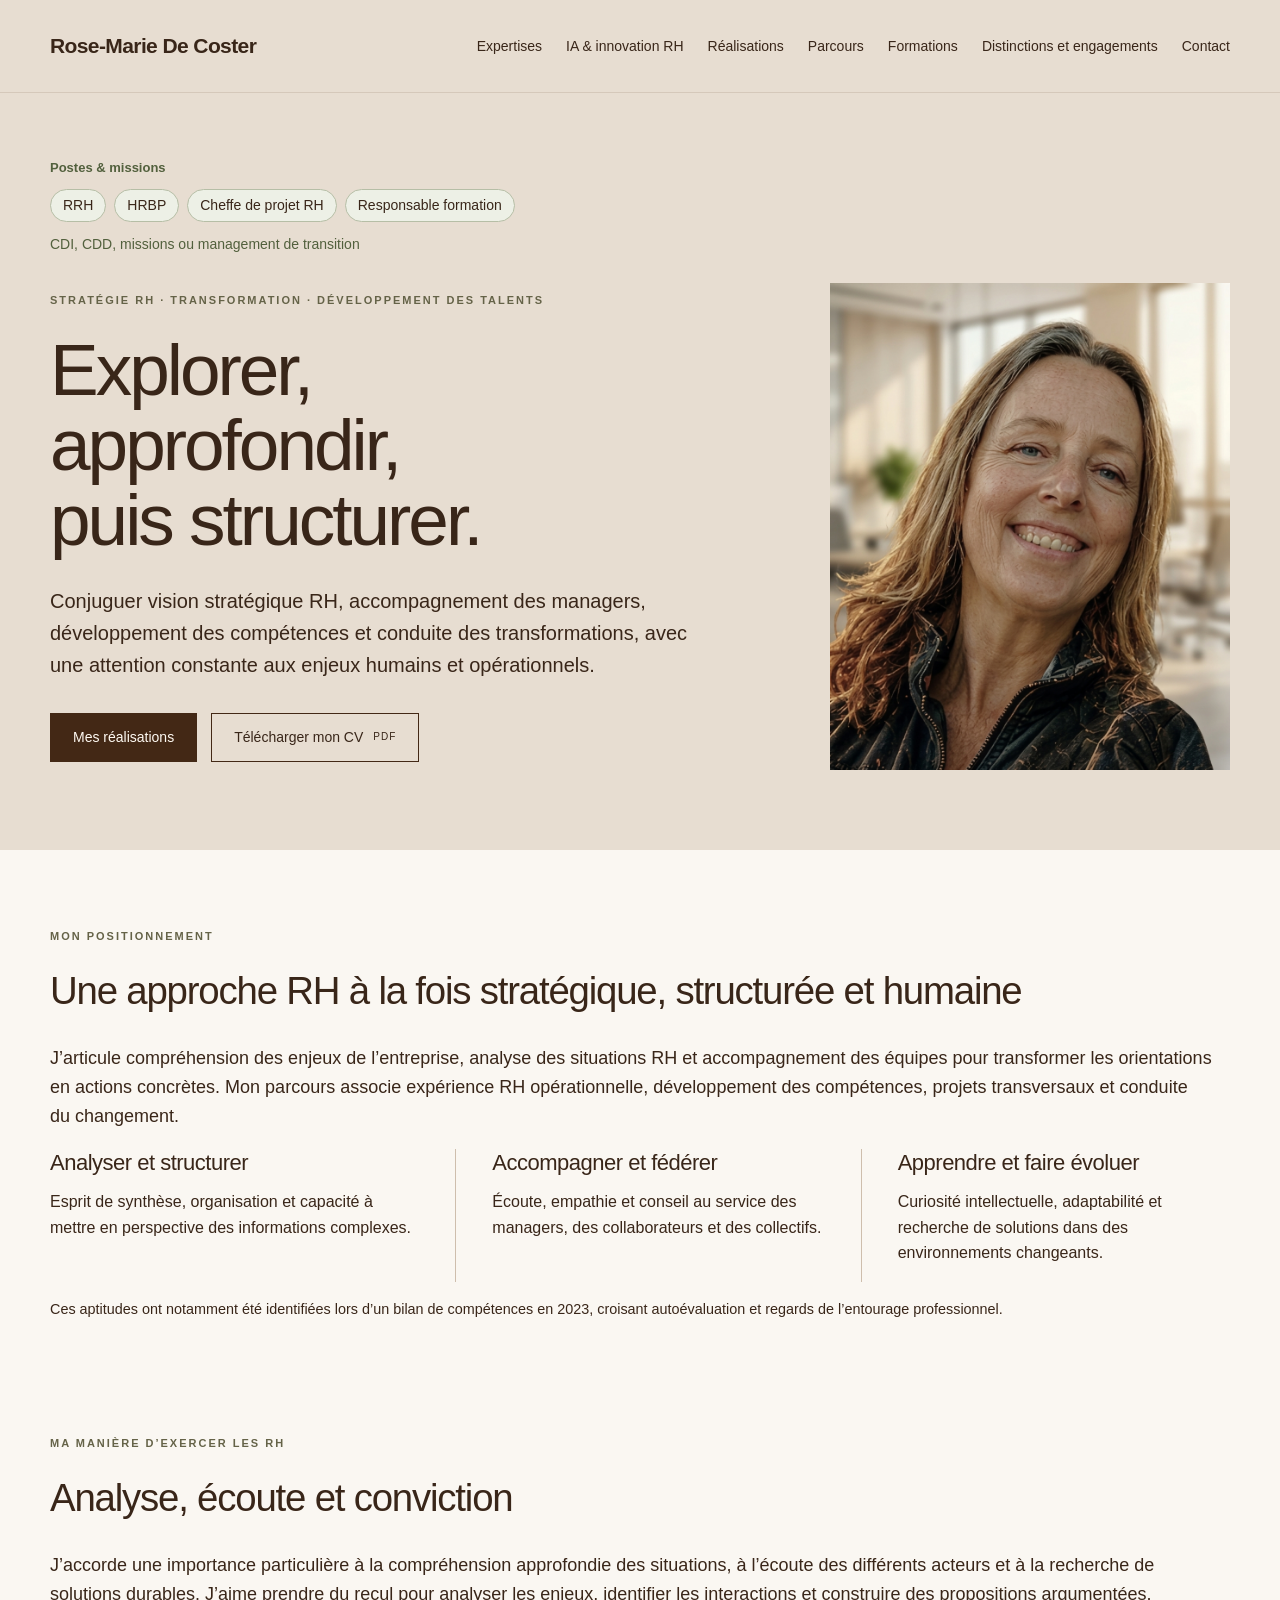
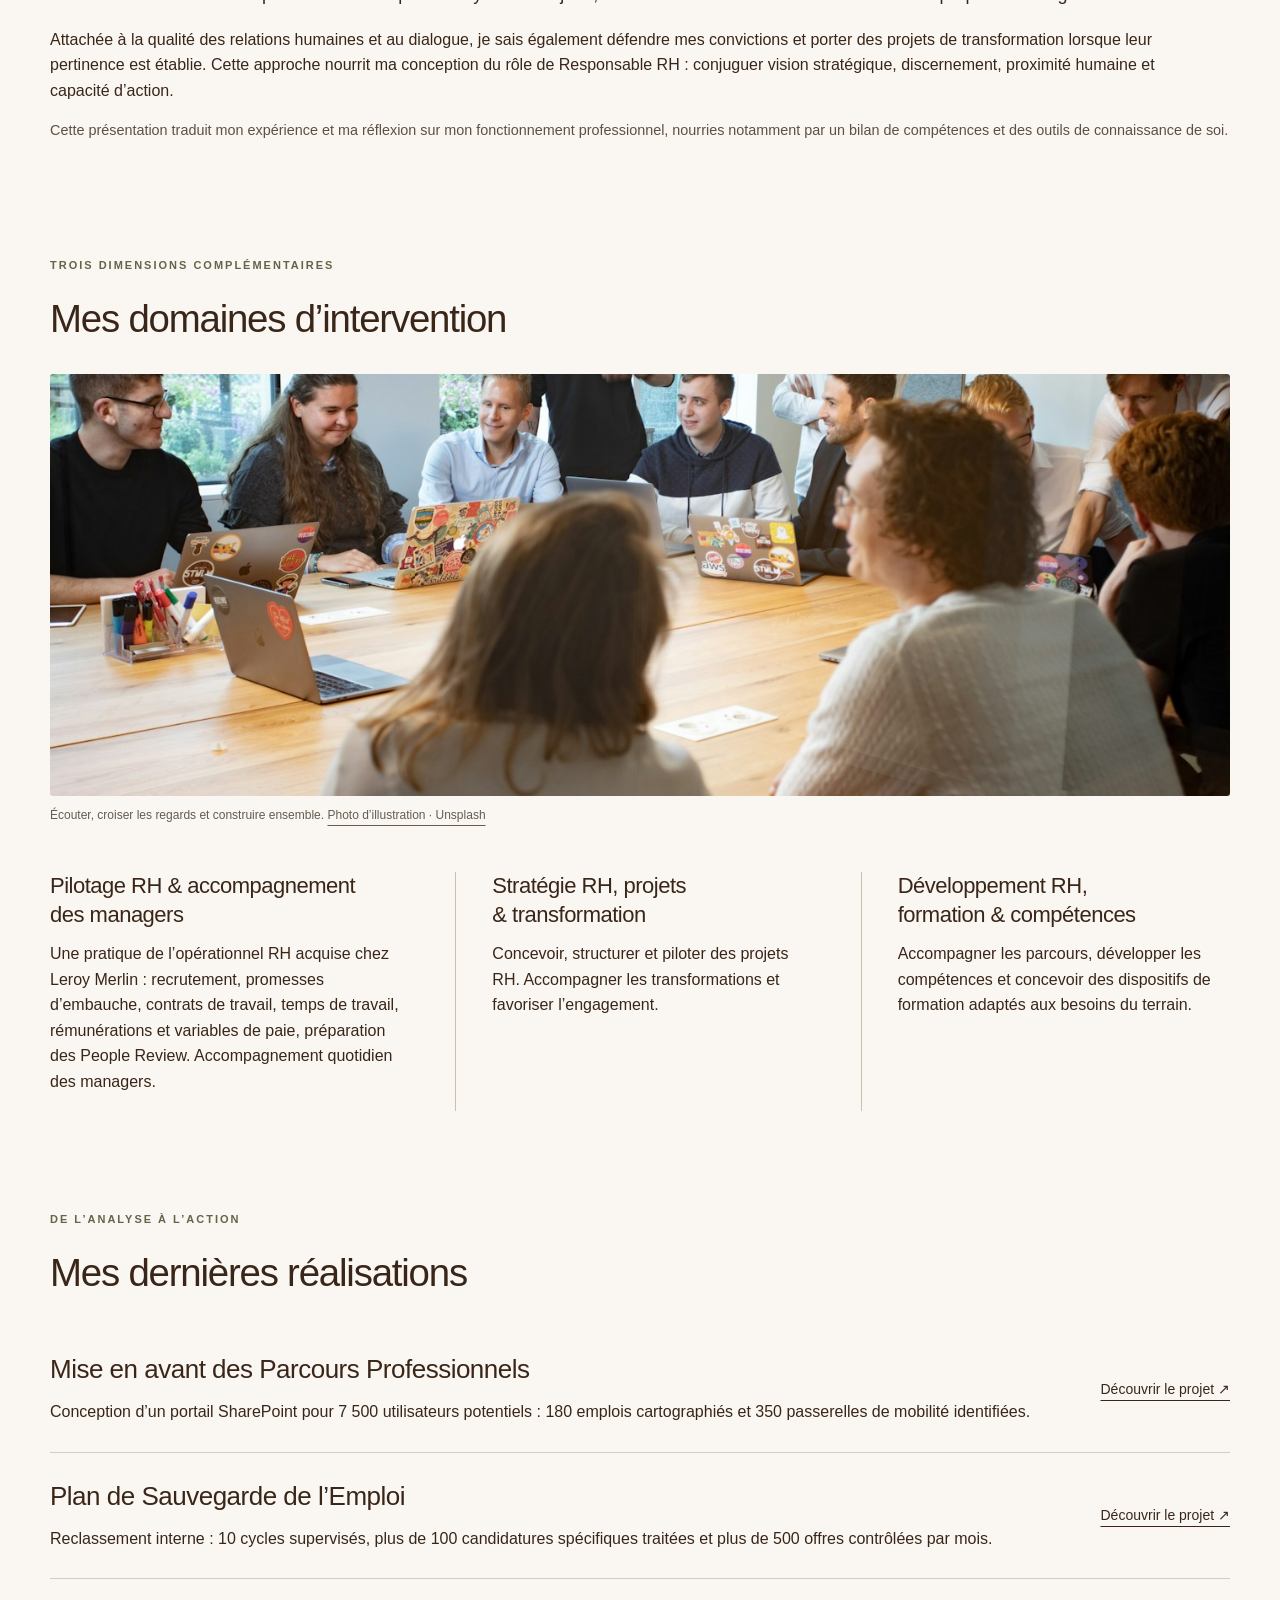
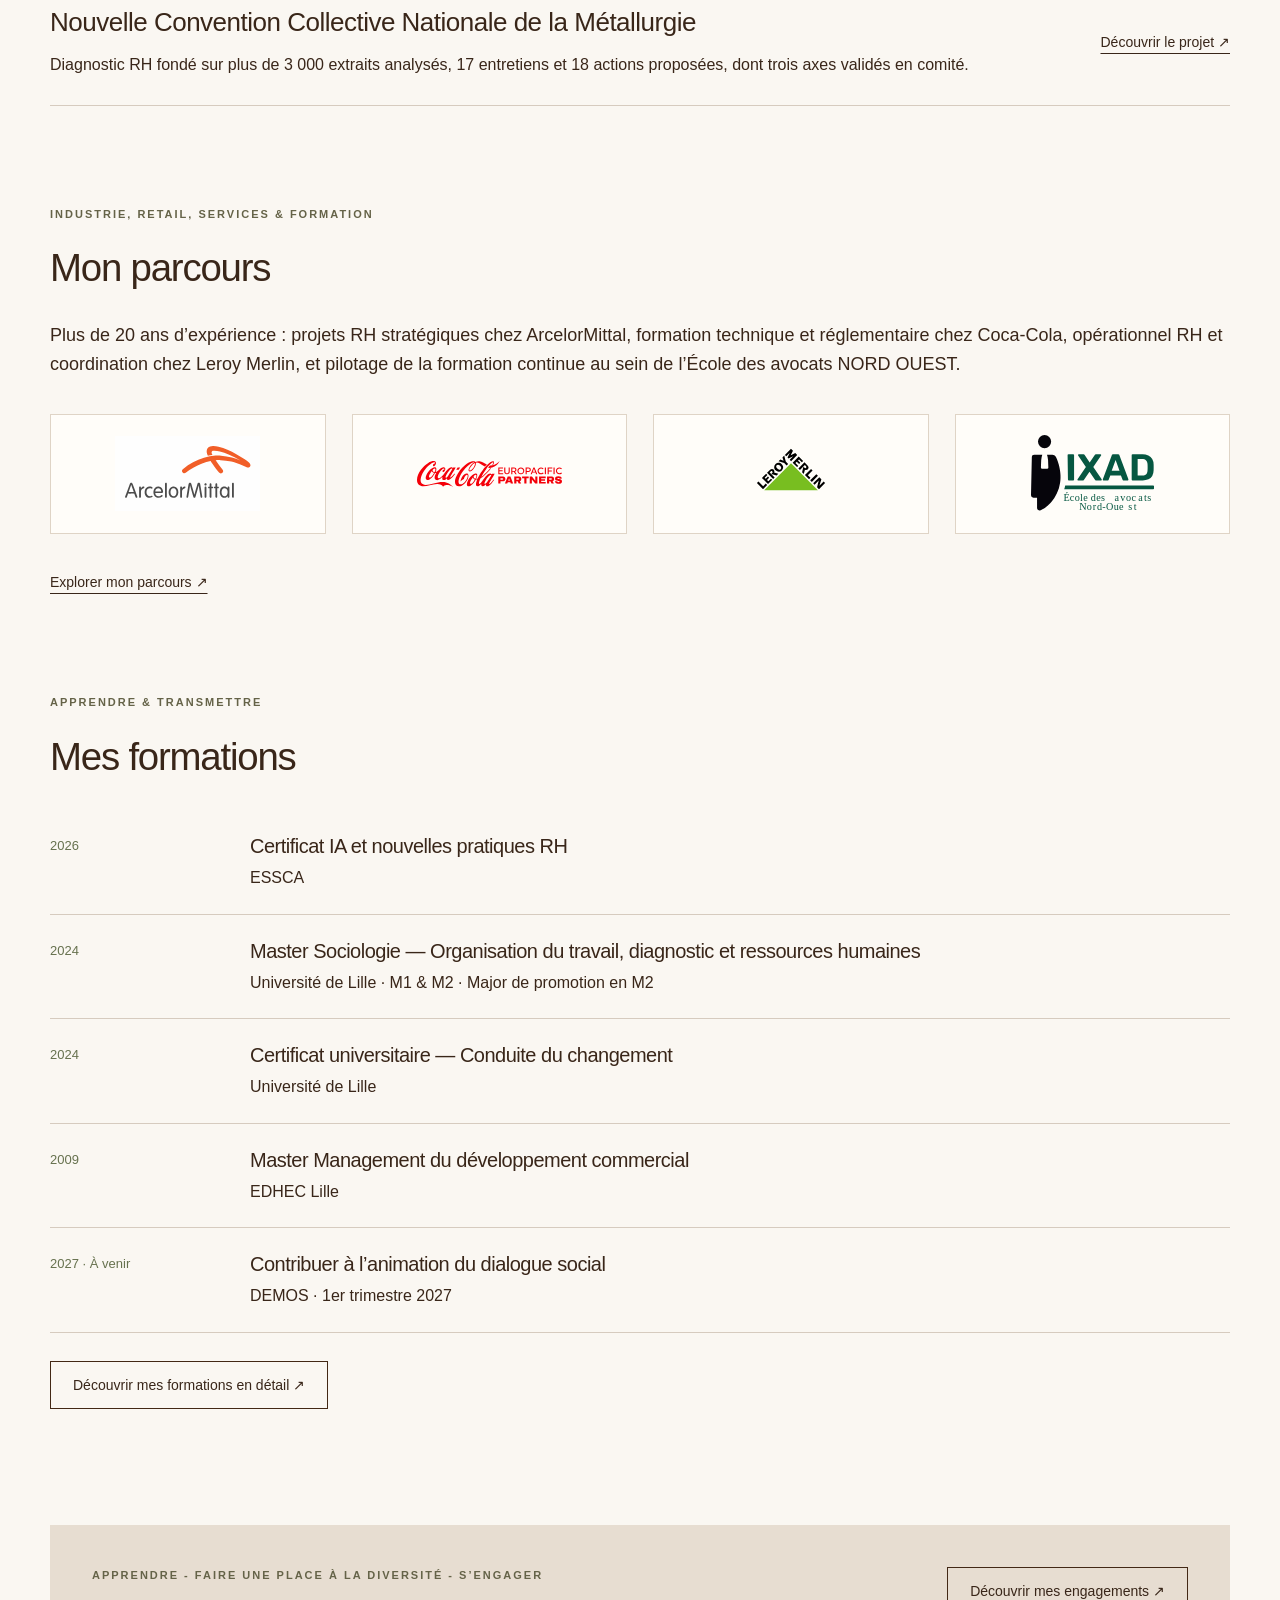
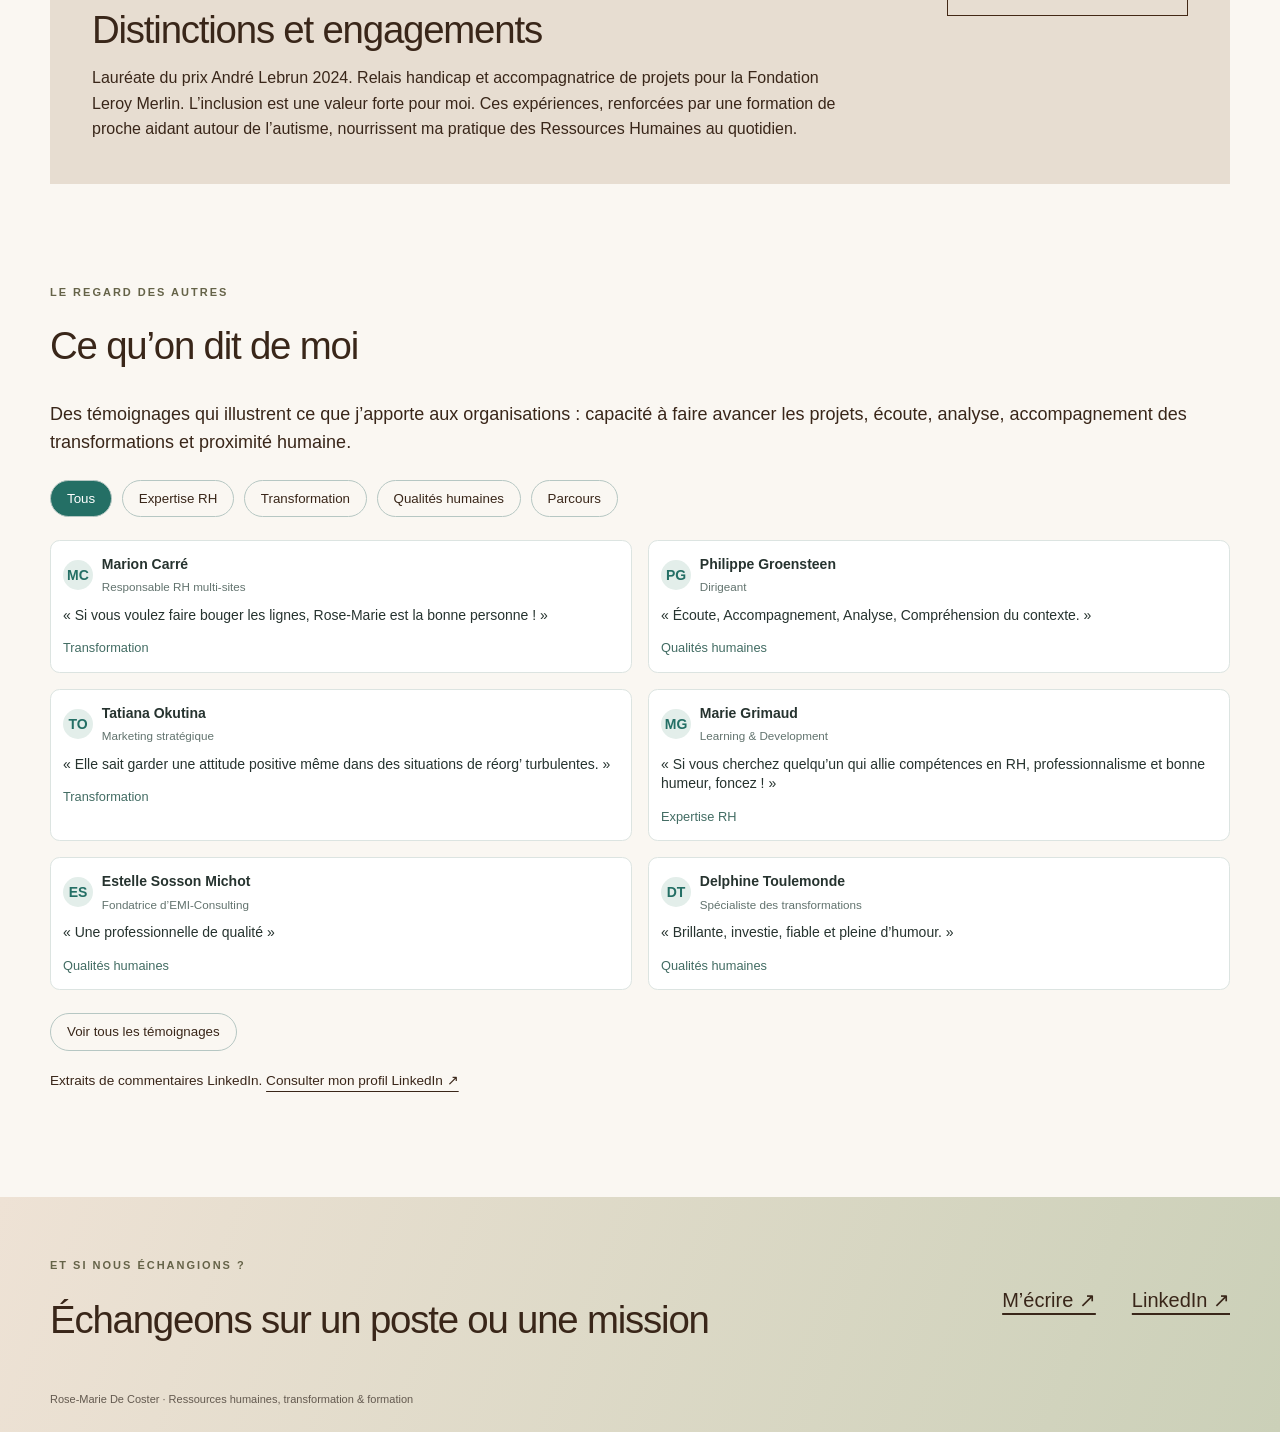
==== commit 961a36bd: "Retirer la rubrique Au-delà du professionnel de l'accueil" ====
--- a/index.html
+++ b/index.html
@@ -3,5 +3,5 @@
 <article><h3>Pilotage RH & accompagnement des managers</h3><p>Une pratique de l’opérationnel RH acquise chez Leroy Merlin : recrutement, promesses d’embauche, contrats de travail, temps de travail, rémunérations et variables de paie, préparation des People Review. Accompagnement quotidien des managers.</p></article>
 <article><h3>Stratégie RH, projets & transformation</h3><p>Concevoir, structurer et piloter des projets RH. Accompagner les transformations et favoriser l’engagement.</p></article>
 <article><h3>Développement RH, formation & compétences</h3><p>Accompagner les parcours, développer les compétences et concevoir des dispositifs de formation adaptés aux besoins du terrain.</p></article></div></section>
-<section class="wrap section" id="realisations"><p class="eyebrow">DE L’ANALYSE À L’ACTION</p><h2>Mes dernières réalisations</h2><div class="project-list"><article class="project"><div><h3>Mise en avant des Parcours Professionnels</h3><p>Conception d’un portail SharePoint pour 7 500 utilisateurs potentiels : 180 emplois cartographiés et 350 passerelles de mobilité identifiées.</p></div><a class="text-link" href="parcours-professionnels.html" aria-label="Découvrir : Parcours professionnels">Découvrir le projet ↗</a></article><article class="project"><div><h3>Plan de Sauvegarde de l’Emploi</h3><p>Reclassement interne : 10 cycles supervisés, plus de 100 candidatures spécifiques traitées et plus de 500 offres contrôlées par mois.</p></div><a class="text-link" href="pse.html" aria-label="Découvrir : Plan de Sauvegarde de l’Emploi">Découvrir le projet ↗</a></article><article class="project"><div><h3>Nouvelle Convention Collective Nationale de la Métallurgie</h3><p>Diagnostic RH fondé sur plus de 3 000 extraits analysés, 17 entretiens et 18 actions proposées, dont trois axes validés en comité.</p></div><a class="text-link" href="nccm.html" aria-label="Découvrir : Nouvelle Convention Collective Nationale de la Métallurgie">Découvrir le projet ↗</a></article></div></section><section class="wrap section" id="parcours"><p class="eyebrow">INDUSTRIE, RETAIL, SERVICES & FORMATION</p><h2>Mon parcours</h2><p class="intro">Plus de 20 ans d’expérience : projets RH stratégiques chez ArcelorMittal, formation technique et réglementaire chez Coca-Cola, opérationnel RH et coordination chez Leroy Merlin, et pilotage de la formation continue au sein de l’École des avocats NORD OUEST.</p><div class="companies company-logos"><a class="company" href="parcours.html#arcelormittal"><img src="assets/arcelormittal.svg" alt="ArcelorMittal France" loading="lazy"></a><a class="company" href="parcours.html#ccep"><img src="assets/ccep.svg" alt="Coca-Cola" loading="lazy"></a><a class="company" href="parcours.html#leroy-merlin"><img src="assets/leroy-merlin.svg" alt="Leroy Merlin France" loading="lazy"></a><a class="company" href="parcours.html#ixad"><img src="assets/ixad.svg" alt="IXAD — École des avocats du Nord-Ouest" loading="lazy"></a></div><a class="text-link" href="parcours.html">Explorer mon parcours ↗</a></section><section class="wrap section" id="formations"><p class="eyebrow">APPRENDRE & TRANSMETTRE</p><h2>Mes formations</h2><div class="education"><article><span class="date">2026</span><div><h3>Certificat IA et nouvelles pratiques RH</h3><p>ESSCA</p></div></article><article><span class="date">2024</span><div><h3>Master Sociologie — Organisation du travail, diagnostic et ressources humaines</h3><p>Université de Lille · M1 & M2 · Major de promotion en M2</p></div></article><article><span class="date">2024</span><div><h3>Certificat universitaire — Conduite du changement</h3><p>Université de Lille</p></div></article><article><span class="date">2009</span><div><h3>Master Management du développement commercial</h3><p>EDHEC Lille</p></div></article><article><span class="date">2027 · À venir</span><div><h3>Contribuer à l’animation du dialogue social</h3><p>DEMOS · 1er trimestre 2027</p></div></article></div><p class="training-discover"><a class="button secondary" href="formations.html">Découvrir mes formations en détail ↗</a></p></section><section class="wrap section" id="distinction"><div class="award"><div><p class="eyebrow">APPRENDRE - FAIRE UNE PLACE À LA DIVERSITÉ - S’ENGAGER</p><h2>Distinctions et engagements</h2><p>Lauréate du prix André Lebrun 2024. Relais handicap et accompagnatrice de projets pour la Fondation Leroy Merlin. L’inclusion est une valeur forte pour moi. Ces expériences, renforcées par une formation de proche aidant autour de l’autisme, nourrissent ma pratique des Ressources Humaines au quotidien.</p></div><a class="button secondary" href="distinction.html">Découvrir mes engagements ↗</a></div></section><section class="wrap section" id="temoignages"><p class="eyebrow">LE REGARD DES AUTRES</p><h2>Ce qu’on dit de moi</h2><p class="intro">Des témoignages qui illustrent ce que j’apporte aux organisations : capacité à faire avancer les projets, écoute, analyse, accompagnement des transformations et proximité humaine.</p><div class="testimonial-filters" aria-label="Filtrer les témoignages"><button type="button" class="active" data-filter="Tous">Tous</button><button type="button" data-filter="Expertise RH">Expertise RH</button><button type="button" data-filter="Transformation">Transformation</button><button type="button" data-filter="Qualités humaines">Qualités humaines</button><button type="button" data-filter="Parcours">Parcours</button></div><div class="testimonial-grid"><article class="testimonial-card" data-category="Transformation" ><div class="testimonial-author"><span class="testimonial-avatar" aria-hidden="true">MC</span><div><strong>Marion Carré</strong><small>Responsable RH multi-sites</small></div></div><blockquote>« Si vous voulez faire bouger les lignes, Rose-Marie est la bonne personne ! »</blockquote><span class="testimonial-category">Transformation</span></article><article class="testimonial-card" data-category="Qualités humaines" hidden><div class="testimonial-author"><span class="testimonial-avatar" aria-hidden="true">PG</span><div><strong>Philippe Groensteen</strong><small>Dirigeant</small></div></div><blockquote>« Écoute, Accompagnement, Analyse, Compréhension du contexte. »</blockquote><span class="testimonial-category">Qualités humaines</span></article><article class="testimonial-card" data-category="Transformation" ><div class="testimonial-author"><span class="testimonial-avatar" aria-hidden="true">TO</span><div><strong>Tatiana Okutina</strong><small>Marketing stratégique</small></div></div><blockquote>« Elle sait garder une attitude positive même dans des situations de réorg’ turbulentes. »</blockquote><span class="testimonial-category">Transformation</span></article><article class="testimonial-card" data-category="Expertise RH" ><div class="testimonial-author"><span class="testimonial-avatar" aria-hidden="true">MG</span><div><strong>Marie Grimaud</strong><small>Learning &amp; Development</small></div></div><blockquote>« Si vous cherchez quelqu’un qui allie compétences en RH, professionnalisme et bonne humeur, foncez ! »</blockquote><span class="testimonial-category">Expertise RH</span></article><article class="testimonial-card" data-category="Qualités humaines" ><div class="testimonial-author"><span class="testimonial-avatar" aria-hidden="true">ES</span><div><strong>Estelle Sosson Michot</strong><small>Fondatrice d’EMI-Consulting</small></div></div><blockquote>« Une professionnelle de qualité »</blockquote><span class="testimonial-category">Qualités humaines</span></article><article class="testimonial-card" data-category="Qualités humaines" ><div class="testimonial-author"><span class="testimonial-avatar" aria-hidden="true">DT</span><div><strong>Delphine Toulemonde</strong><small>Spécialiste des transformations</small></div></div><blockquote>« Brillante, investie, fiable et pleine d’humour. »</blockquote><span class="testimonial-category">Qualités humaines</span></article><article class="testimonial-card" data-category="Expertise RH" ><div class="testimonial-author"><span class="testimonial-avatar" aria-hidden="true">GM</span><div><strong>Guillaume Michalak</strong><small>Responsable recrutement</small></div></div><blockquote>« Ayant côtoyé Rose Marie dans le cadre de mes missions, je ne peux que vous recommander ses compétences ! »</blockquote><span class="testimonial-category">Expertise RH</span></article><article class="testimonial-card" data-category="Qualités humaines" hidden><div class="testimonial-author"><span class="testimonial-avatar" aria-hidden="true">BA</span><div><strong>Brigitte Adam</strong><small>DRH de transition</small></div></div><blockquote>« Une belle rencontre professionnelle, je recommande. »</blockquote><span class="testimonial-category">Qualités humaines</span></article><article class="testimonial-card" data-category="Parcours" hidden><div class="testimonial-author"><span class="testimonial-avatar" aria-hidden="true">LF</span><div><strong>Laurent Frappart</strong><small>Chef de projet</small></div></div><blockquote>« Tu as toujours mis beaucoup d’énergie et de cœur dans ce que tu entreprends. »</blockquote><span class="testimonial-category">Parcours</span></article><article class="testimonial-card" data-category="Expertise RH" hidden><div class="testimonial-author"><span class="testimonial-avatar" aria-hidden="true">AL</span><div><strong>Alexandre Laubie</strong><small>Managing Director</small></div></div><blockquote>« Un profil que je recommande à 200%. »</blockquote><span class="testimonial-category">Expertise RH</span></article></div><button type="button" class="testimonial-more">Voir tous les témoignages</button><p class="testimonial-note">Extraits de commentaires LinkedIn. <a href="https://www.linkedin.com/in/rose-marie-de-coster-1b9457264/" target="_blank" rel="noopener noreferrer">Consulter mon profil LinkedIn ↗</a></p></section><style>.testimonial-filters{display:flex;flex-wrap:wrap;gap:.6rem;margin:1.4rem 0}.testimonial-filters button,.testimonial-more{border:1px solid #b6c7c3;border-radius:2rem;background:transparent;color:inherit;padding:.65rem 1rem;cursor:pointer}.testimonial-filters button.active{background:#246f65;color:white}.testimonial-grid{display:grid;grid-template-columns:repeat(2,minmax(0,1fr));gap:1rem}.testimonial-card{border:1px solid #dce4e1;border-radius:.6rem;padding:.75rem;background:#fff;color:#26332f}.testimonial-card[hidden]{display:none}.testimonial-author{display:flex;align-items:center;gap:.55rem;font-size:.875rem}.testimonial-author small{display:block;color:#62736e;margin-top:.2rem}.testimonial-avatar{display:grid;place-items:center;flex:none;width:30px;height:30px;border-radius:50%;background:#e3eeea;color:#246f65;font-weight:700}.testimonial-card blockquote{margin:.55rem 0;line-height:1.4;font-size:.875rem}.testimonial-category{font-size:.8rem;color:#426c63}.testimonial-more{margin-top:1.4rem}.testimonial-note{font-size:.85rem;margin-top:1.2rem}@media(max-width:650px){.testimonial-grid{grid-template-columns:1fr}}</style><script>document.addEventListener('DOMContentLoaded',()=>{const section=document.querySelector('#temoignages');if(!section)return;let filter='Tous',expanded=false;const cards=[...section.querySelectorAll('.testimonial-card')],more=section.querySelector('.testimonial-more');function render(){let n=0;cards.forEach(c=>{const match=filter==='Tous'||c.dataset.category===filter;if(match)n++;c.hidden=!match||(!expanded&&n>6)});more.hidden=n<=6;more.textContent=expanded?'Réduire les témoignages':'Voir tous les témoignages'}section.querySelectorAll('[data-filter]').forEach(b=>b.addEventListener('click',()=>{filter=b.dataset.filter;expanded=false;section.querySelectorAll('[data-filter]').forEach(x=>x.classList.toggle('active',x===b));render()}));more.addEventListener('click',()=>{expanded=!expanded;render()});render()})</script><section class="personal" id="personnel"><div class="wrap section"><p class="eyebrow">AU-DELÀ DU PROFESSIONNEL</p><h2>Ce qui nourrit ma curiosité</h2><p class="intro travel-intro">Les grands espaces, les villes vivantes et les découvertes qui restent. Quelques souvenirs de mes voyages des deux dernières années.</p><div class="travel-grid"><article class="travel"><div class="travel-image"><img src="assets/voyage-ecosse.jpg" alt="Montagnes enneigées et rivière en Écosse" width="1600" height="900" loading="lazy" style="object-position:50% 50%"></div><h3>Écosse</h3><p>Les grands espaces et la beauté brute des paysages.</p></article><article class="travel"><div class="travel-image"><img src="assets/voyage-portugal-lisbonne.jpg" alt="Tramway jaune à Lisbonne au crépuscule" width="2048" height="1536" loading="lazy" style="object-position:50% 65%"></div><h3>Portugal - Lisbonne</h3><p>Une ville vivante qui se découvre au fil de ses reliefs.</p></article><article class="travel"><div class="travel-image"><img src="assets/voyage-grece-santorin.jpg" alt="Dôme bleu et bougainvilliers à Santorin" width="900" height="1600" loading="lazy" style="object-position:50% 44%"></div><h3>Grèce - Santorin</h3><p>Les paysages volcaniques et le caractère insulaire.</p></article><article class="travel"><div class="travel-image"><img src="assets/voyage-tanzanie-serengeti.jpg" alt="Troupeau d’éléphants dans la savane en Tanzanie" width="2048" height="921" loading="lazy" style="object-position:65% 50%"></div><h3>Tanzanie - Parc du Serengeti</h3><p>Une girafe qui traverse la route, un troupeau d’éléphants, une nuit sous tente dans la savane.</p></article><article class="travel"><div class="travel-image"><img src="assets/voyage-italie-rome.jpg" alt="Fontaine de Trevi à Rome" width="1600" height="1200" loading="lazy" style="object-position:50% 60%"></div><h3>Italie - Rome</h3><p>L’émerveillement devant un patrimoine architectural grandiose.</p></article></div><div class="interests"><article><div class="interest-heading"><img class="interest-photo" src="assets/interet-jardinage.png" width="112" height="112" alt="Plante verte en pot, illustration du jardinage" loading="lazy"><h3>Prendre soin du vivant</h3></div><p>Le jardinage et le plaisir de prendre soin des végétaux.</p></article><article><div class="interest-heading"><img class="interest-photo" src="assets/interet-horizons.png" width="112" height="112" alt="Cristaux et roue zodiacale, illustration des centres d’intérêt personnels" loading="lazy"><h3>Explorer d’autres horizons</h3></div><p>Astrologie, lithothérapie et approches énergétiques.</p></article></div></div></section></main><footer id="contact"><div class="wrap contact"><div><span class="eyebrow">ET SI NOUS ÉCHANGIONS ?</span><h2>Échangeons sur un poste ou une mission</h2></div><div class="contact-links"><a href="mailto:decoster59790@gmail.com">M’écrire ↗</a><a href="https://www.linkedin.com/in/rose-marie-de-coster-1b9457264/" target="_blank" rel="noopener noreferrer">LinkedIn ↗</a></div></div><div class="wrap footnote">Rose-Marie De Coster · Ressources humaines, transformation & formation</div></footer></body></html>
+<section class="wrap section" id="realisations"><p class="eyebrow">DE L’ANALYSE À L’ACTION</p><h2>Mes dernières réalisations</h2><div class="project-list"><article class="project"><div><h3>Mise en avant des Parcours Professionnels</h3><p>Conception d’un portail SharePoint pour 7 500 utilisateurs potentiels : 180 emplois cartographiés et 350 passerelles de mobilité identifiées.</p></div><a class="text-link" href="parcours-professionnels.html" aria-label="Découvrir : Parcours professionnels">Découvrir le projet ↗</a></article><article class="project"><div><h3>Plan de Sauvegarde de l’Emploi</h3><p>Reclassement interne : 10 cycles supervisés, plus de 100 candidatures spécifiques traitées et plus de 500 offres contrôlées par mois.</p></div><a class="text-link" href="pse.html" aria-label="Découvrir : Plan de Sauvegarde de l’Emploi">Découvrir le projet ↗</a></article><article class="project"><div><h3>Nouvelle Convention Collective Nationale de la Métallurgie</h3><p>Diagnostic RH fondé sur plus de 3 000 extraits analysés, 17 entretiens et 18 actions proposées, dont trois axes validés en comité.</p></div><a class="text-link" href="nccm.html" aria-label="Découvrir : Nouvelle Convention Collective Nationale de la Métallurgie">Découvrir le projet ↗</a></article></div></section><section class="wrap section" id="parcours"><p class="eyebrow">INDUSTRIE, RETAIL, SERVICES & FORMATION</p><h2>Mon parcours</h2><p class="intro">Plus de 20 ans d’expérience : projets RH stratégiques chez ArcelorMittal, formation technique et réglementaire chez Coca-Cola, opérationnel RH et coordination chez Leroy Merlin, et pilotage de la formation continue au sein de l’École des avocats NORD OUEST.</p><div class="companies company-logos"><a class="company" href="parcours.html#arcelormittal"><img src="assets/arcelormittal.svg" alt="ArcelorMittal France" loading="lazy"></a><a class="company" href="parcours.html#ccep"><img src="assets/ccep.svg" alt="Coca-Cola" loading="lazy"></a><a class="company" href="parcours.html#leroy-merlin"><img src="assets/leroy-merlin.svg" alt="Leroy Merlin France" loading="lazy"></a><a class="company" href="parcours.html#ixad"><img src="assets/ixad.svg" alt="IXAD — École des avocats du Nord-Ouest" loading="lazy"></a></div><a class="text-link" href="parcours.html">Explorer mon parcours ↗</a></section><section class="wrap section" id="formations"><p class="eyebrow">APPRENDRE & TRANSMETTRE</p><h2>Mes formations</h2><div class="education"><article><span class="date">2026</span><div><h3>Certificat IA et nouvelles pratiques RH</h3><p>ESSCA</p></div></article><article><span class="date">2024</span><div><h3>Master Sociologie — Organisation du travail, diagnostic et ressources humaines</h3><p>Université de Lille · M1 & M2 · Major de promotion en M2</p></div></article><article><span class="date">2024</span><div><h3>Certificat universitaire — Conduite du changement</h3><p>Université de Lille</p></div></article><article><span class="date">2009</span><div><h3>Master Management du développement commercial</h3><p>EDHEC Lille</p></div></article><article><span class="date">2027 · À venir</span><div><h3>Contribuer à l’animation du dialogue social</h3><p>DEMOS · 1er trimestre 2027</p></div></article></div><p class="training-discover"><a class="button secondary" href="formations.html">Découvrir mes formations en détail ↗</a></p></section><section class="wrap section" id="distinction"><div class="award"><div><p class="eyebrow">APPRENDRE - FAIRE UNE PLACE À LA DIVERSITÉ - S’ENGAGER</p><h2>Distinctions et engagements</h2><p>Lauréate du prix André Lebrun 2024. Relais handicap et accompagnatrice de projets pour la Fondation Leroy Merlin. L’inclusion est une valeur forte pour moi. Ces expériences, renforcées par une formation de proche aidant autour de l’autisme, nourrissent ma pratique des Ressources Humaines au quotidien.</p></div><a class="button secondary" href="distinction.html">Découvrir mes engagements ↗</a></div></section><section class="wrap section" id="temoignages"><p class="eyebrow">LE REGARD DES AUTRES</p><h2>Ce qu’on dit de moi</h2><p class="intro">Des témoignages qui illustrent ce que j’apporte aux organisations : capacité à faire avancer les projets, écoute, analyse, accompagnement des transformations et proximité humaine.</p><div class="testimonial-filters" aria-label="Filtrer les témoignages"><button type="button" class="active" data-filter="Tous">Tous</button><button type="button" data-filter="Expertise RH">Expertise RH</button><button type="button" data-filter="Transformation">Transformation</button><button type="button" data-filter="Qualités humaines">Qualités humaines</button><button type="button" data-filter="Parcours">Parcours</button></div><div class="testimonial-grid"><article class="testimonial-card" data-category="Transformation" ><div class="testimonial-author"><span class="testimonial-avatar" aria-hidden="true">MC</span><div><strong>Marion Carré</strong><small>Responsable RH multi-sites</small></div></div><blockquote>« Si vous voulez faire bouger les lignes, Rose-Marie est la bonne personne ! »</blockquote><span class="testimonial-category">Transformation</span></article><article class="testimonial-card" data-category="Qualités humaines" hidden><div class="testimonial-author"><span class="testimonial-avatar" aria-hidden="true">PG</span><div><strong>Philippe Groensteen</strong><small>Dirigeant</small></div></div><blockquote>« Écoute, Accompagnement, Analyse, Compréhension du contexte. »</blockquote><span class="testimonial-category">Qualités humaines</span></article><article class="testimonial-card" data-category="Transformation" ><div class="testimonial-author"><span class="testimonial-avatar" aria-hidden="true">TO</span><div><strong>Tatiana Okutina</strong><small>Marketing stratégique</small></div></div><blockquote>« Elle sait garder une attitude positive même dans des situations de réorg’ turbulentes. »</blockquote><span class="testimonial-category">Transformation</span></article><article class="testimonial-card" data-category="Expertise RH" ><div class="testimonial-author"><span class="testimonial-avatar" aria-hidden="true">MG</span><div><strong>Marie Grimaud</strong><small>Learning &amp; Development</small></div></div><blockquote>« Si vous cherchez quelqu’un qui allie compétences en RH, professionnalisme et bonne humeur, foncez ! »</blockquote><span class="testimonial-category">Expertise RH</span></article><article class="testimonial-card" data-category="Qualités humaines" ><div class="testimonial-author"><span class="testimonial-avatar" aria-hidden="true">ES</span><div><strong>Estelle Sosson Michot</strong><small>Fondatrice d’EMI-Consulting</small></div></div><blockquote>« Une professionnelle de qualité »</blockquote><span class="testimonial-category">Qualités humaines</span></article><article class="testimonial-card" data-category="Qualités humaines" ><div class="testimonial-author"><span class="testimonial-avatar" aria-hidden="true">DT</span><div><strong>Delphine Toulemonde</strong><small>Spécialiste des transformations</small></div></div><blockquote>« Brillante, investie, fiable et pleine d’humour. »</blockquote><span class="testimonial-category">Qualités humaines</span></article><article class="testimonial-card" data-category="Expertise RH" ><div class="testimonial-author"><span class="testimonial-avatar" aria-hidden="true">GM</span><div><strong>Guillaume Michalak</strong><small>Responsable recrutement</small></div></div><blockquote>« Ayant côtoyé Rose Marie dans le cadre de mes missions, je ne peux que vous recommander ses compétences ! »</blockquote><span class="testimonial-category">Expertise RH</span></article><article class="testimonial-card" data-category="Qualités humaines" hidden><div class="testimonial-author"><span class="testimonial-avatar" aria-hidden="true">BA</span><div><strong>Brigitte Adam</strong><small>DRH de transition</small></div></div><blockquote>« Une belle rencontre professionnelle, je recommande. »</blockquote><span class="testimonial-category">Qualités humaines</span></article><article class="testimonial-card" data-category="Parcours" hidden><div class="testimonial-author"><span class="testimonial-avatar" aria-hidden="true">LF</span><div><strong>Laurent Frappart</strong><small>Chef de projet</small></div></div><blockquote>« Tu as toujours mis beaucoup d’énergie et de cœur dans ce que tu entreprends. »</blockquote><span class="testimonial-category">Parcours</span></article><article class="testimonial-card" data-category="Expertise RH" hidden><div class="testimonial-author"><span class="testimonial-avatar" aria-hidden="true">AL</span><div><strong>Alexandre Laubie</strong><small>Managing Director</small></div></div><blockquote>« Un profil que je recommande à 200%. »</blockquote><span class="testimonial-category">Expertise RH</span></article></div><button type="button" class="testimonial-more">Voir tous les témoignages</button><p class="testimonial-note">Extraits de commentaires LinkedIn. <a href="https://www.linkedin.com/in/rose-marie-de-coster-1b9457264/" target="_blank" rel="noopener noreferrer">Consulter mon profil LinkedIn ↗</a></p></section><style>.testimonial-filters{display:flex;flex-wrap:wrap;gap:.6rem;margin:1.4rem 0}.testimonial-filters button,.testimonial-more{border:1px solid #b6c7c3;border-radius:2rem;background:transparent;color:inherit;padding:.65rem 1rem;cursor:pointer}.testimonial-filters button.active{background:#246f65;color:white}.testimonial-grid{display:grid;grid-template-columns:repeat(2,minmax(0,1fr));gap:1rem}.testimonial-card{border:1px solid #dce4e1;border-radius:.6rem;padding:.75rem;background:#fff;color:#26332f}.testimonial-card[hidden]{display:none}.testimonial-author{display:flex;align-items:center;gap:.55rem;font-size:.875rem}.testimonial-author small{display:block;color:#62736e;margin-top:.2rem}.testimonial-avatar{display:grid;place-items:center;flex:none;width:30px;height:30px;border-radius:50%;background:#e3eeea;color:#246f65;font-weight:700}.testimonial-card blockquote{margin:.55rem 0;line-height:1.4;font-size:.875rem}.testimonial-category{font-size:.8rem;color:#426c63}.testimonial-more{margin-top:1.4rem}.testimonial-note{font-size:.85rem;margin-top:1.2rem}@media(max-width:650px){.testimonial-grid{grid-template-columns:1fr}}</style><script>document.addEventListener('DOMContentLoaded',()=>{const section=document.querySelector('#temoignages');if(!section)return;let filter='Tous',expanded=false;const cards=[...section.querySelectorAll('.testimonial-card')],more=section.querySelector('.testimonial-more');function render(){let n=0;cards.forEach(c=>{const match=filter==='Tous'||c.dataset.category===filter;if(match)n++;c.hidden=!match||(!expanded&&n>6)});more.hidden=n<=6;more.textContent=expanded?'Réduire les témoignages':'Voir tous les témoignages'}section.querySelectorAll('[data-filter]').forEach(b=>b.addEventListener('click',()=>{filter=b.dataset.filter;expanded=false;section.querySelectorAll('[data-filter]').forEach(x=>x.classList.toggle('active',x===b));render()}));more.addEventListener('click',()=>{expanded=!expanded;render()});render()})</script></main><footer id="contact"><div class="wrap contact"><div><span class="eyebrow">ET SI NOUS ÉCHANGIONS ?</span><h2>Échangeons sur un poste ou une mission</h2></div><div class="contact-links"><a href="mailto:decoster59790@gmail.com">M’écrire ↗</a><a href="https://www.linkedin.com/in/rose-marie-de-coster-1b9457264/" target="_blank" rel="noopener noreferrer">LinkedIn ↗</a></div></div><div class="wrap footnote">Rose-Marie De Coster · Ressources humaines, transformation & formation</div></footer></body></html>
 
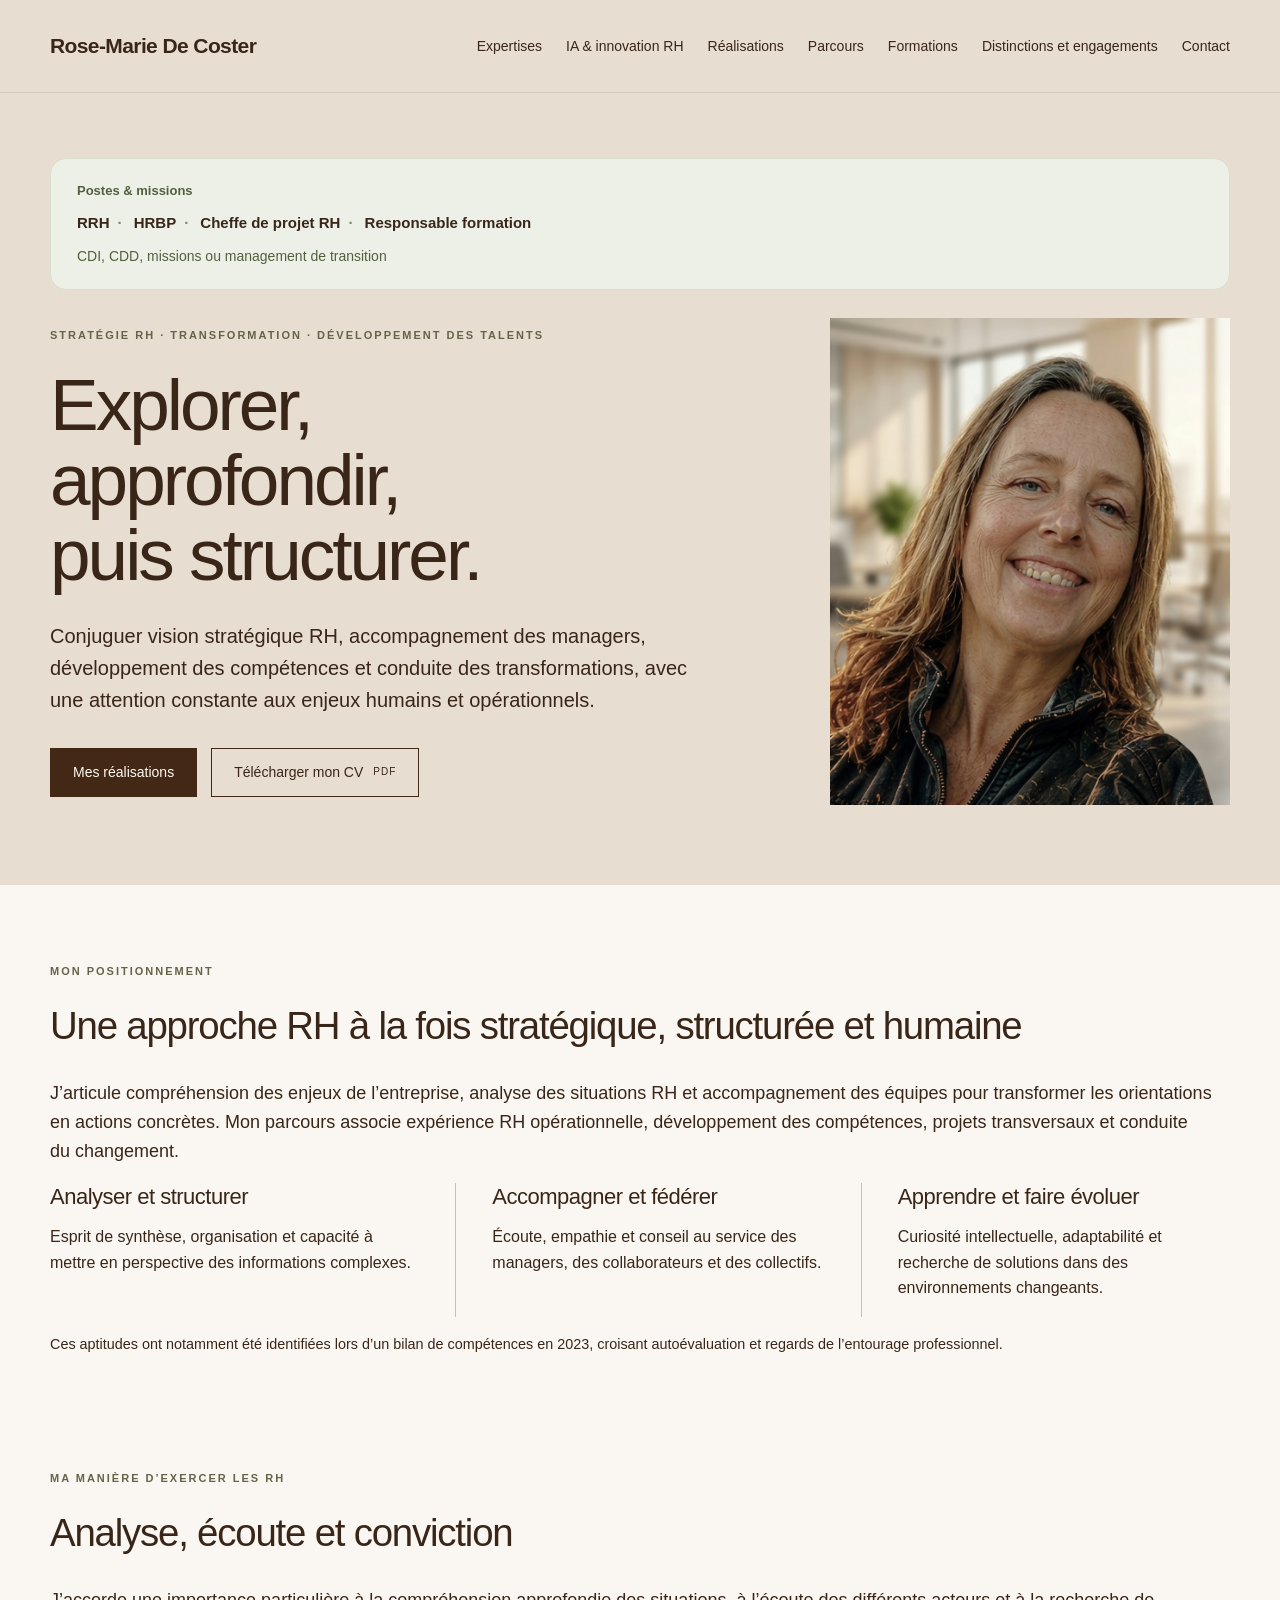
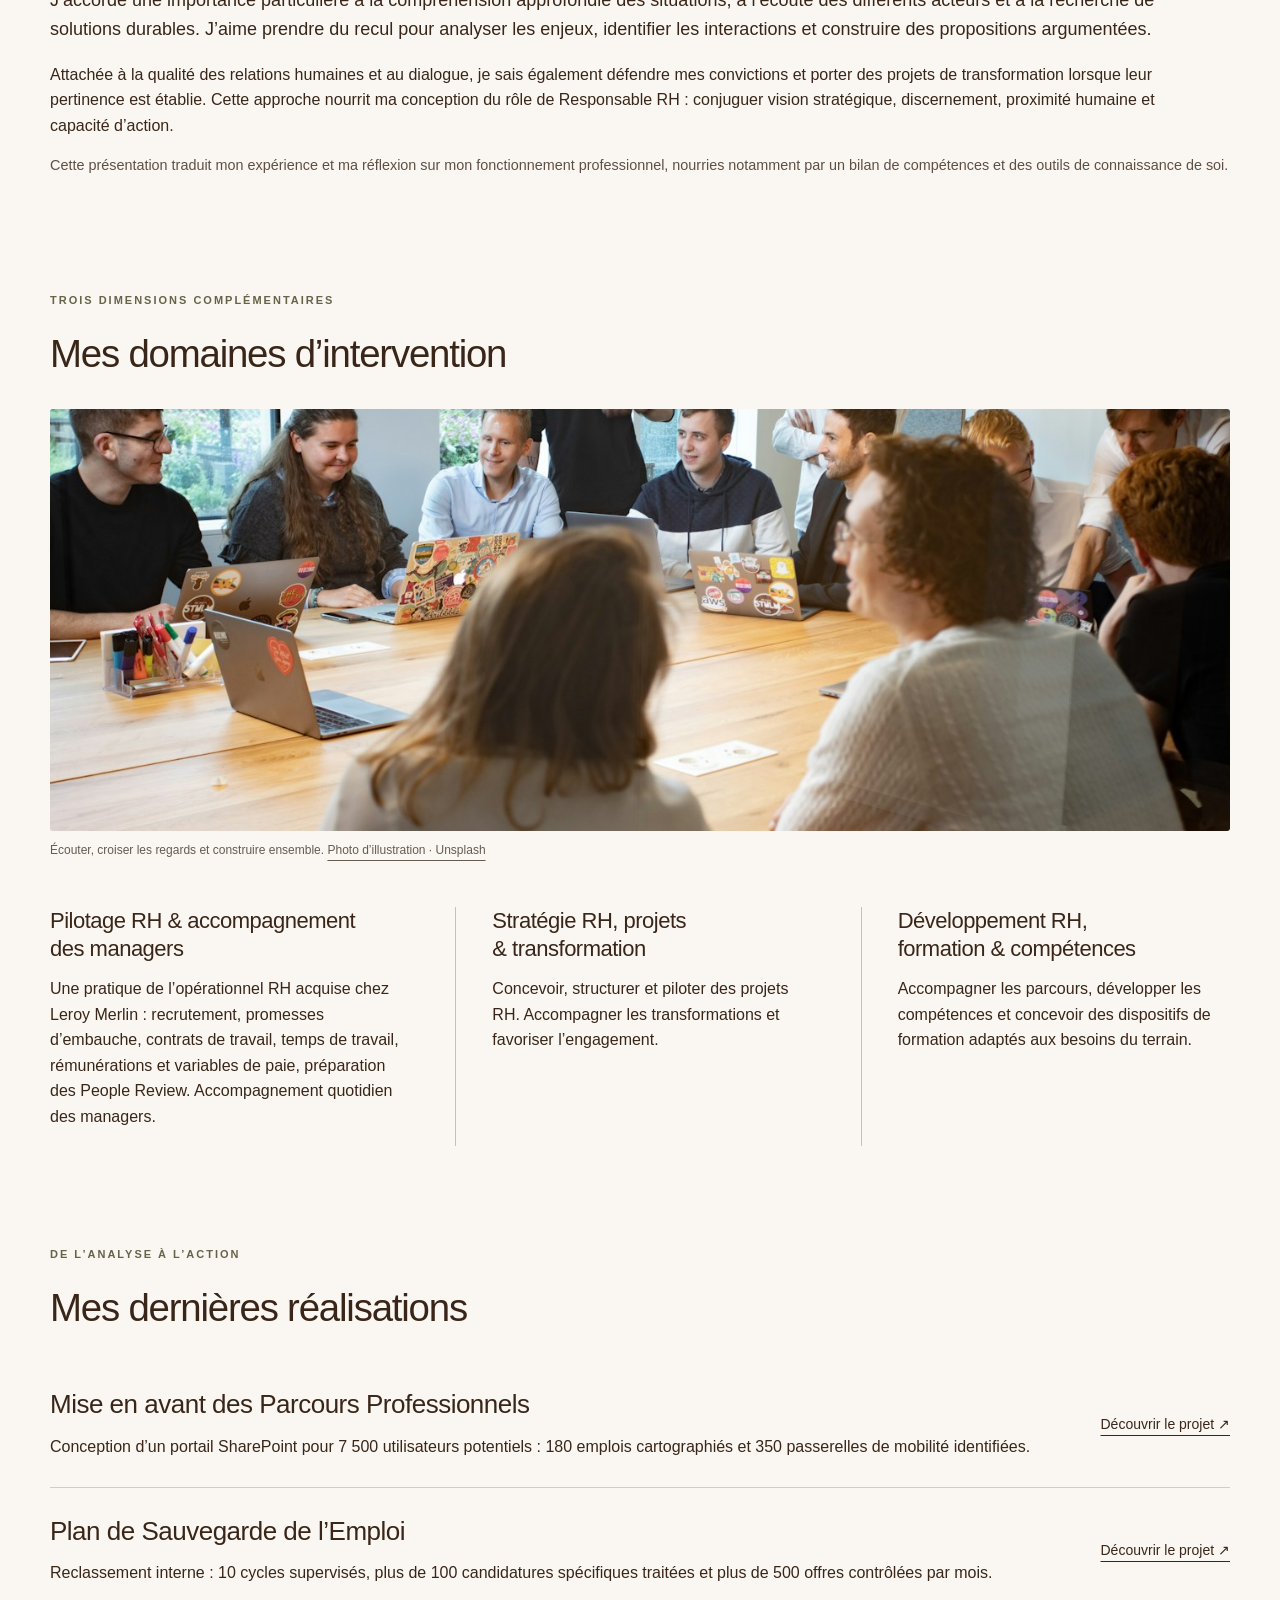
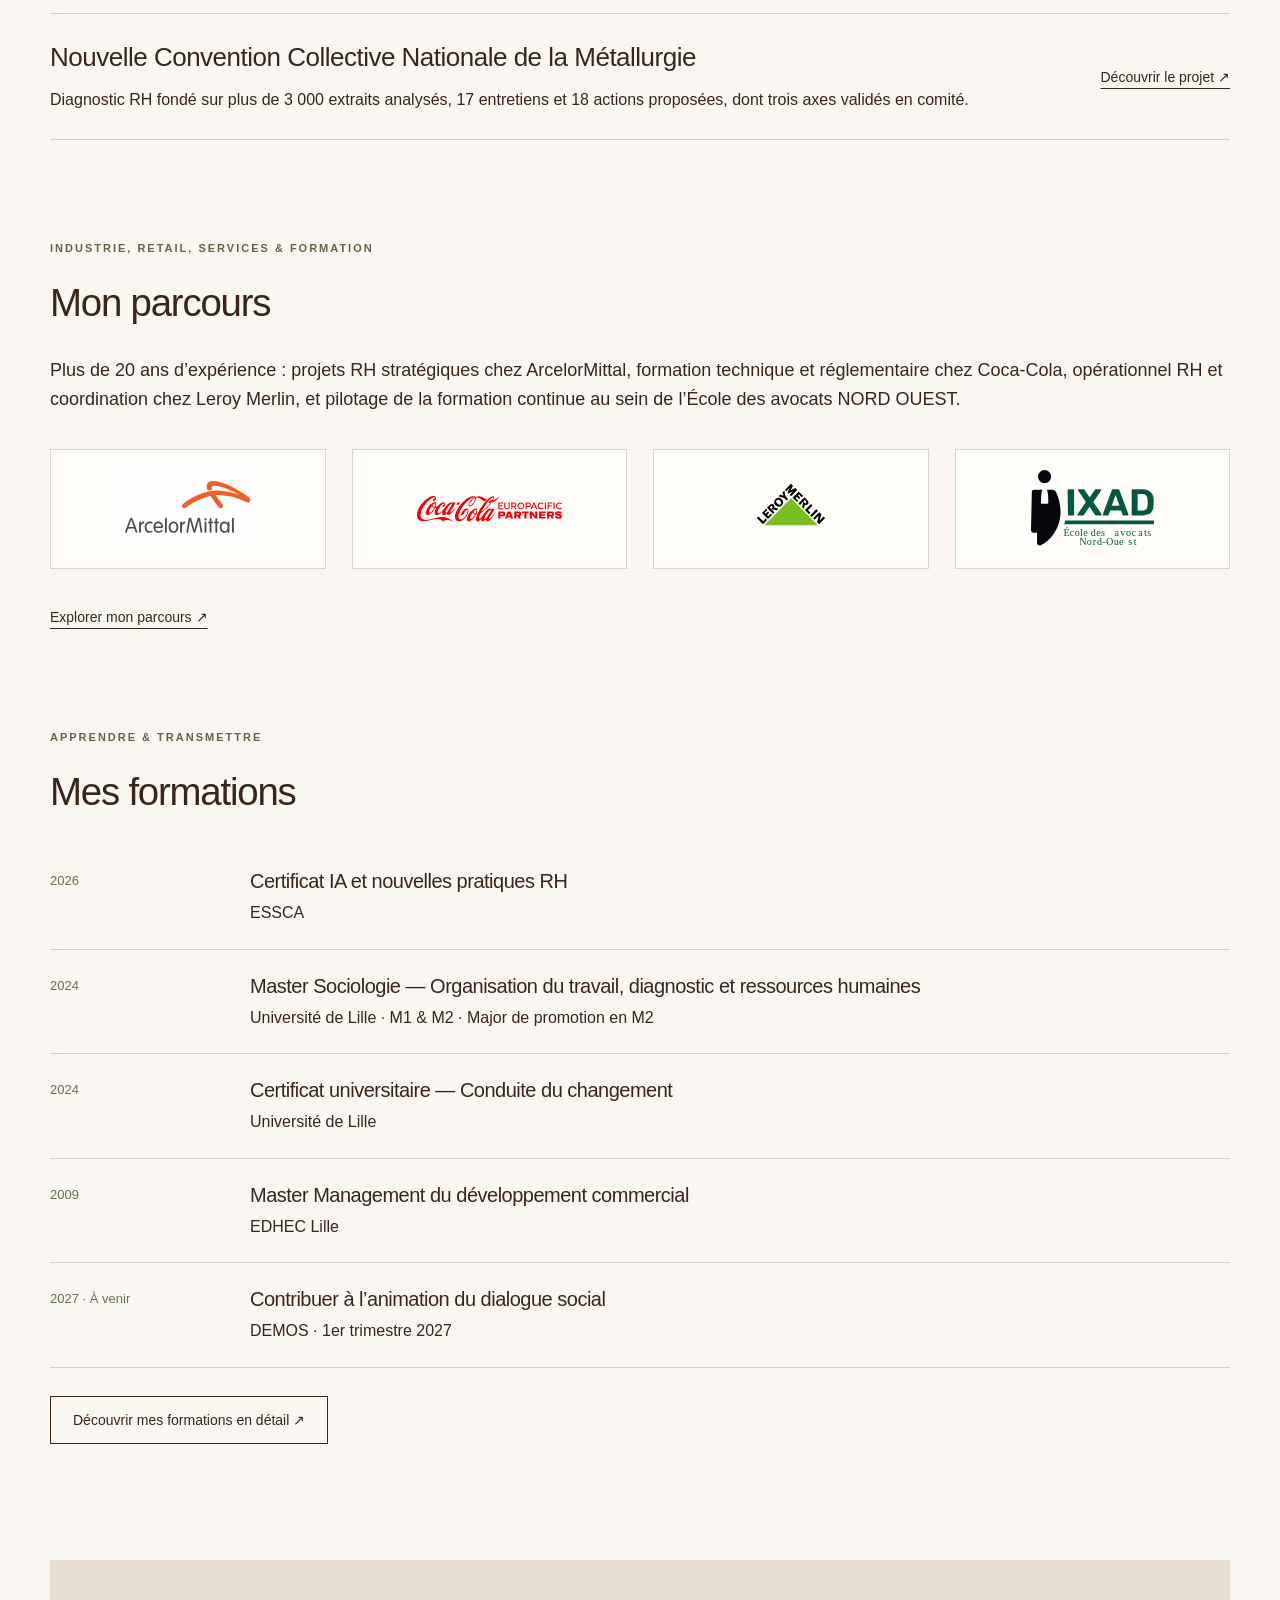
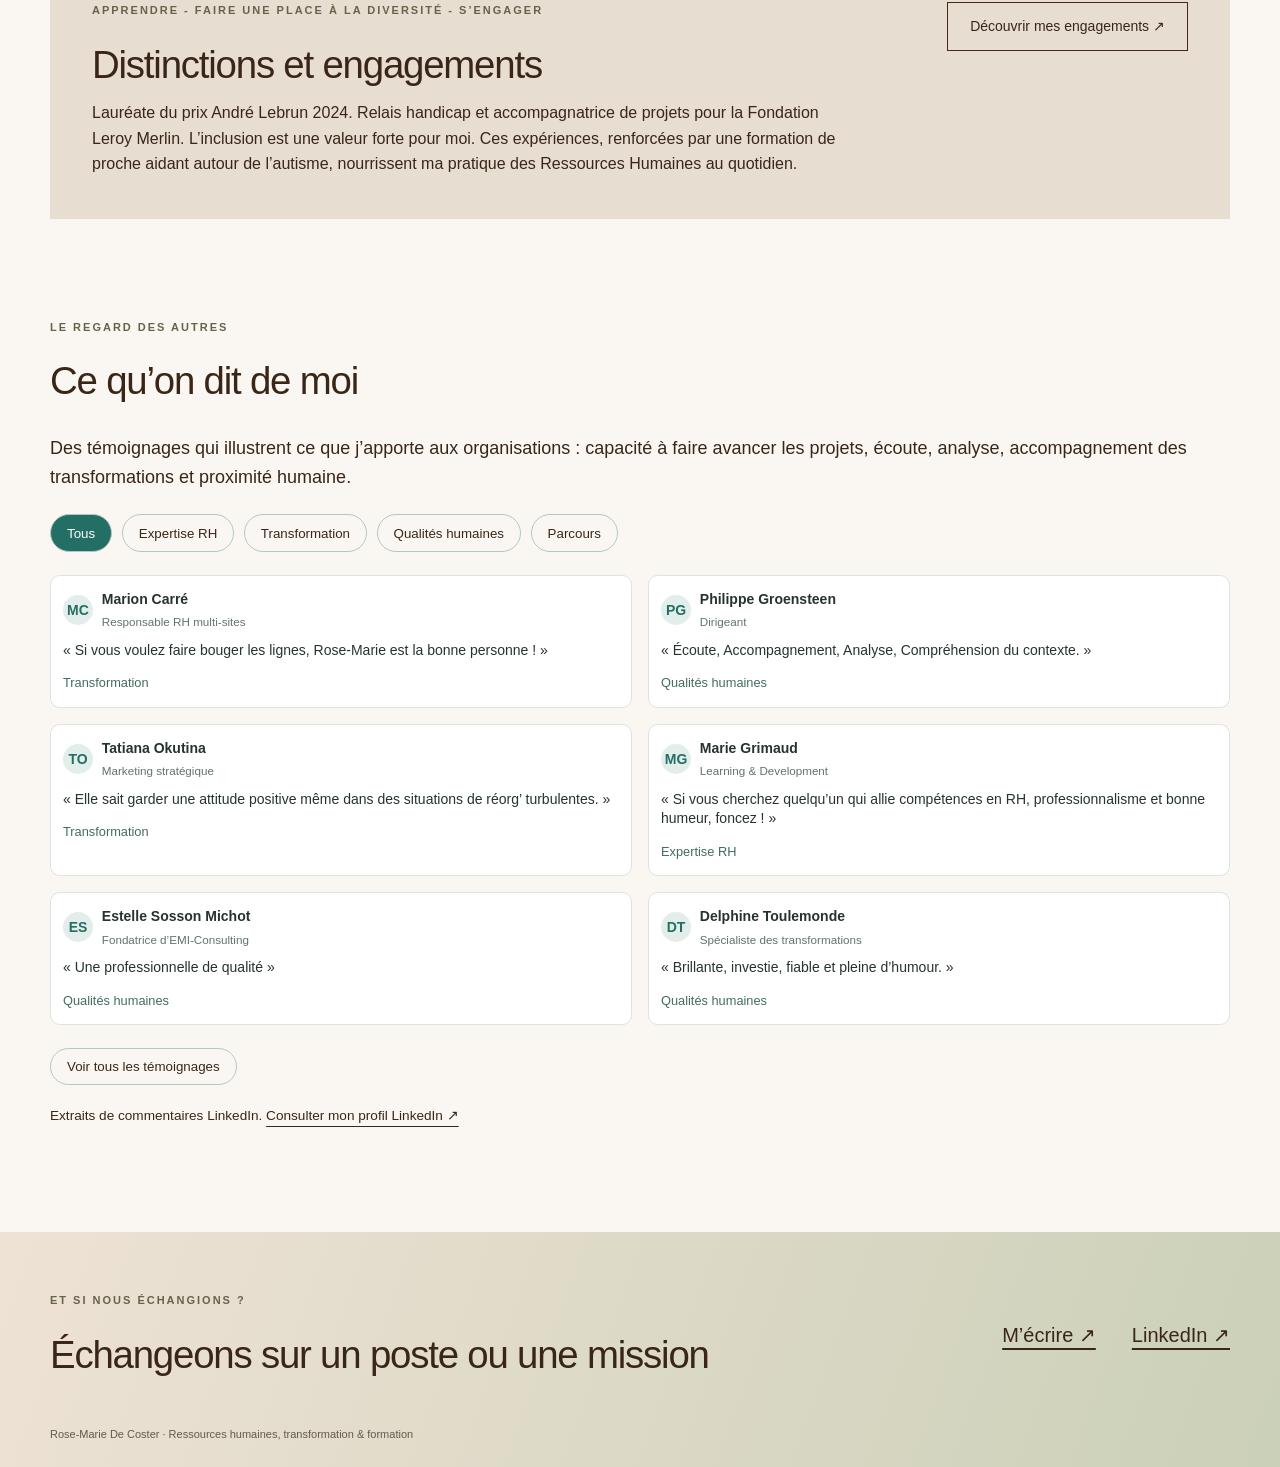
==== commit 91c9ea86: "Harmoniser l'encadré des postes recherchés avec la palette distinctions" ====
--- a/index.html
+++ b/index.html
@@ -1,4 +1,4 @@
-<!doctype html><html lang="fr"><head><meta charset="utf-8"><meta name="viewport" content="width=device-width,initial-scale=1"><meta name="description" content="Rose-Marie De Coster : ressources humaines, projets et transformation, formation et développement des compétences."><title>Accueil | Rose-Marie De Coster</title><link rel="stylesheet" href="assets/style.css?v=20261111-3"><script src="assets/site.js" defer></script><style>.hero .hero-grid{row-gap:28px}.target-roles{grid-column:1/-1;min-width:0;margin:0}.target-roles-label{margin:0 0 10px;font-size:13px;font-weight:600;color:#52603d}.target-roles ul{display:flex;flex-wrap:wrap;gap:8px;list-style:none;padding:0;margin:0}.target-roles li{max-width:100%;padding:6px 12px;border:1px solid #b6bea6;border-radius:20px;background:#edf0e6;color:#392619;font-size:14px;line-height:1.4}.target-roles abbr{text-decoration:none}@media(min-width:1000px){.target-roles ul{flex-wrap:nowrap}.target-roles li{white-space:nowrap}}.target-modalities{margin:12px 0 0;font-size:14px;line-height:1.5;color:#52603d}#contact .contact>div:first-child{min-width:0}#contact .contact-links{flex-shrink:0}@media(max-width:1050px){#contact .contact{flex-wrap:wrap}}</style></head><body><a class="skip" href="#contenu">Aller au contenu</a><header><div class="nav wrap"><a class="brand" href="index.html">Rose-Marie De Coster</a><button class="menu-toggle" aria-expanded="false" aria-controls="navigation">Menu</button><nav id="navigation" aria-label="Navigation principale"><a href="index.html#expertises">Expertises</a><a href="ia-innovation-rh.html">IA & innovation RH</a><a href="index.html#realisations">Réalisations</a><a href="index.html#parcours">Parcours</a><a href="index.html#formations">Formations</a><a href="index.html#distinction">Distinctions et engagements</a><a href="index.html#contact">Contact</a></nav></div></header><main id="contenu"><section class="hero"><div class="wrap hero-grid"><div class="target-roles"><p class="target-roles-label">Postes &amp; missions</p><ul aria-label="Postes et missions possibles"><li>RRH</li><li><abbr title="Human Resources Business Partner">HRBP</abbr></li><li>Cheffe de projet RH</li><li>Responsable formation</li></ul><p class="target-modalities">CDI, CDD, missions ou management de transition</p></div><div><p class="eyebrow">STRATÉGIE RH · TRANSFORMATION · DÉVELOPPEMENT DES TALENTS</p><h1>Explorer,<br>approfondir,<br>puis structurer.</h1><p class="lead">Conjuguer vision stratégique RH, accompagnement des managers, développement des compétences et conduite des transformations, avec une attention constante aux enjeux humains et opérationnels.</p><div class="actions"><a class="button" href="#realisations">Mes réalisations</a><a class="button secondary" href="assets/CV_Rose_Marie_De_Coster.pdf?v=20261109" download>Télécharger mon CV <span class="file-type">PDF</span></a></div></div><figure class="portrait portrait-photo"><img src="assets/portrait-rose-marie.jpeg" width="928" height="1130" alt="Portrait de Rose-Marie De Coster" fetchpriority="high"></figure></div></section>
+<!doctype html><html lang="fr"><head><meta charset="utf-8"><meta name="viewport" content="width=device-width,initial-scale=1"><meta name="description" content="Rose-Marie De Coster : ressources humaines, projets et transformation, formation et développement des compétences."><title>Accueil | Rose-Marie De Coster</title><link rel="stylesheet" href="assets/style.css?v=20261111-3"><script src="assets/site.js" defer></script><style>.hero .hero-grid{row-gap:28px}.target-roles{grid-column:1/-1;min-width:0;margin:0;padding:22px 26px;background:#edf0e6;border:1px solid #d9dfcd;border-radius:16px}.target-roles ul{align-items:center}.target-roles-label{margin:0 0 10px;font-size:13px;font-weight:600;color:#52603d}.target-roles ul{display:flex;flex-wrap:wrap;gap:8px;list-style:none;padding:0;margin:0}.target-roles li{max-width:100%;padding:0;border:0;background:transparent;color:#392619;font-size:15px;font-weight:600;line-height:1.5}.target-roles li+li:before{content:'·';color:#7c8967;margin-right:12px}@media(max-width:600px){.target-roles{padding:18px}.target-roles li+li:before{content:none}}.target-roles abbr{text-decoration:none}@media(min-width:1000px){.target-roles ul{flex-wrap:nowrap}.target-roles li{white-space:nowrap}}.target-modalities{margin:12px 0 0;font-size:14px;line-height:1.5;color:#52603d}#contact .contact>div:first-child{min-width:0}#contact .contact-links{flex-shrink:0}@media(max-width:1050px){#contact .contact{flex-wrap:wrap}}</style></head><body><a class="skip" href="#contenu">Aller au contenu</a><header><div class="nav wrap"><a class="brand" href="index.html">Rose-Marie De Coster</a><button class="menu-toggle" aria-expanded="false" aria-controls="navigation">Menu</button><nav id="navigation" aria-label="Navigation principale"><a href="index.html#expertises">Expertises</a><a href="ia-innovation-rh.html">IA & innovation RH</a><a href="index.html#realisations">Réalisations</a><a href="index.html#parcours">Parcours</a><a href="index.html#formations">Formations</a><a href="index.html#distinction">Distinctions et engagements</a><a href="index.html#contact">Contact</a></nav></div></header><main id="contenu"><section class="hero"><div class="wrap hero-grid"><div class="target-roles"><p class="target-roles-label">Postes &amp; missions</p><ul aria-label="Postes et missions possibles"><li>RRH</li><li><abbr title="Human Resources Business Partner">HRBP</abbr></li><li>Cheffe de projet RH</li><li>Responsable formation</li></ul><p class="target-modalities">CDI, CDD, missions ou management de transition</p></div><div><p class="eyebrow">STRATÉGIE RH · TRANSFORMATION · DÉVELOPPEMENT DES TALENTS</p><h1>Explorer,<br>approfondir,<br>puis structurer.</h1><p class="lead">Conjuguer vision stratégique RH, accompagnement des managers, développement des compétences et conduite des transformations, avec une attention constante aux enjeux humains et opérationnels.</p><div class="actions"><a class="button" href="#realisations">Mes réalisations</a><a class="button secondary" href="assets/CV_Rose_Marie_De_Coster.pdf?v=20261109" download>Télécharger mon CV <span class="file-type">PDF</span></a></div></div><figure class="portrait portrait-photo"><img src="assets/portrait-rose-marie.jpeg" width="928" height="1130" alt="Portrait de Rose-Marie De Coster" fetchpriority="high"></figure></div></section>
 <section class="wrap section" id="profil-professionnel"><p class="eyebrow">MON POSITIONNEMENT</p><h2>Une approche RH à la fois stratégique, structurée et humaine</h2><p class="intro">J’articule compréhension des enjeux de l’entreprise, analyse des situations RH et accompagnement des équipes pour transformer les orientations en actions concrètes. Mon parcours associe expérience RH opérationnelle, développement des compétences, projets transversaux et conduite du changement.</p><div class="expertises"><article><h3>Analyser et structurer</h3><p>Esprit de synthèse, organisation et capacité à mettre en perspective des informations complexes.</p></article><article><h3>Accompagner et fédérer</h3><p>Écoute, empathie et conseil au service des managers, des collaborateurs et des collectifs.</p></article><article><h3>Apprendre et faire évoluer</h3><p>Curiosité intellectuelle, adaptabilité et recherche de solutions dans des environnements changeants.</p></article></div><p style="margin-top:1rem;font-size:.9rem">Ces aptitudes ont notamment été identifiées lors d’un bilan de compétences en 2023, croisant autoévaluation et regards de l’entourage professionnel.</p></section><section class="wrap section" id="approche-rh"><p class="eyebrow">MA MANIÈRE D’EXERCER LES RH</p><h2>Analyse, écoute et conviction</h2><p class="intro">J’accorde une importance particulière à la compréhension approfondie des situations, à l’écoute des différents acteurs et à la recherche de solutions durables. J’aime prendre du recul pour analyser les enjeux, identifier les interactions et construire des propositions argumentées.</p><p>Attachée à la qualité des relations humaines et au dialogue, je sais également défendre mes convictions et porter des projets de transformation lorsque leur pertinence est établie. Cette approche nourrit ma conception du rôle de Responsable RH : conjuguer vision stratégique, discernement, proximité humaine et capacité d’action.</p><p style="font-size:.9rem;opacity:.8">Cette présentation traduit mon expérience et ma réflexion sur mon fonctionnement professionnel, nourries notamment par un bilan de compétences et des outils de connaissance de soi.</p></section><section class="wrap section" id="expertises"><p class="eyebrow">TROIS DIMENSIONS COMPLÉMENTAIRES</p><h2>Mes domaines d’intervention</h2><figure class="editorial-photo"><img src="assets/illustration-collectif.jpg" alt="Équipe réunie autour d’une table pour échanger" width="1400" height="700" loading="lazy"><figcaption>Écouter, croiser les regards et construire ensemble. <a href="https://unsplash.com/photos/DZkYOtfxEvU" target="_blank" rel="noopener noreferrer">Photo d’illustration · Unsplash</a></figcaption></figure><div class="expertises">
 <article><h3>Pilotage RH & accompagnement des managers</h3><p>Une pratique de l’opérationnel RH acquise chez Leroy Merlin : recrutement, promesses d’embauche, contrats de travail, temps de travail, rémunérations et variables de paie, préparation des People Review. Accompagnement quotidien des managers.</p></article>
 <article><h3>Stratégie RH, projets & transformation</h3><p>Concevoir, structurer et piloter des projets RH. Accompagner les transformations et favoriser l’engagement.</p></article>
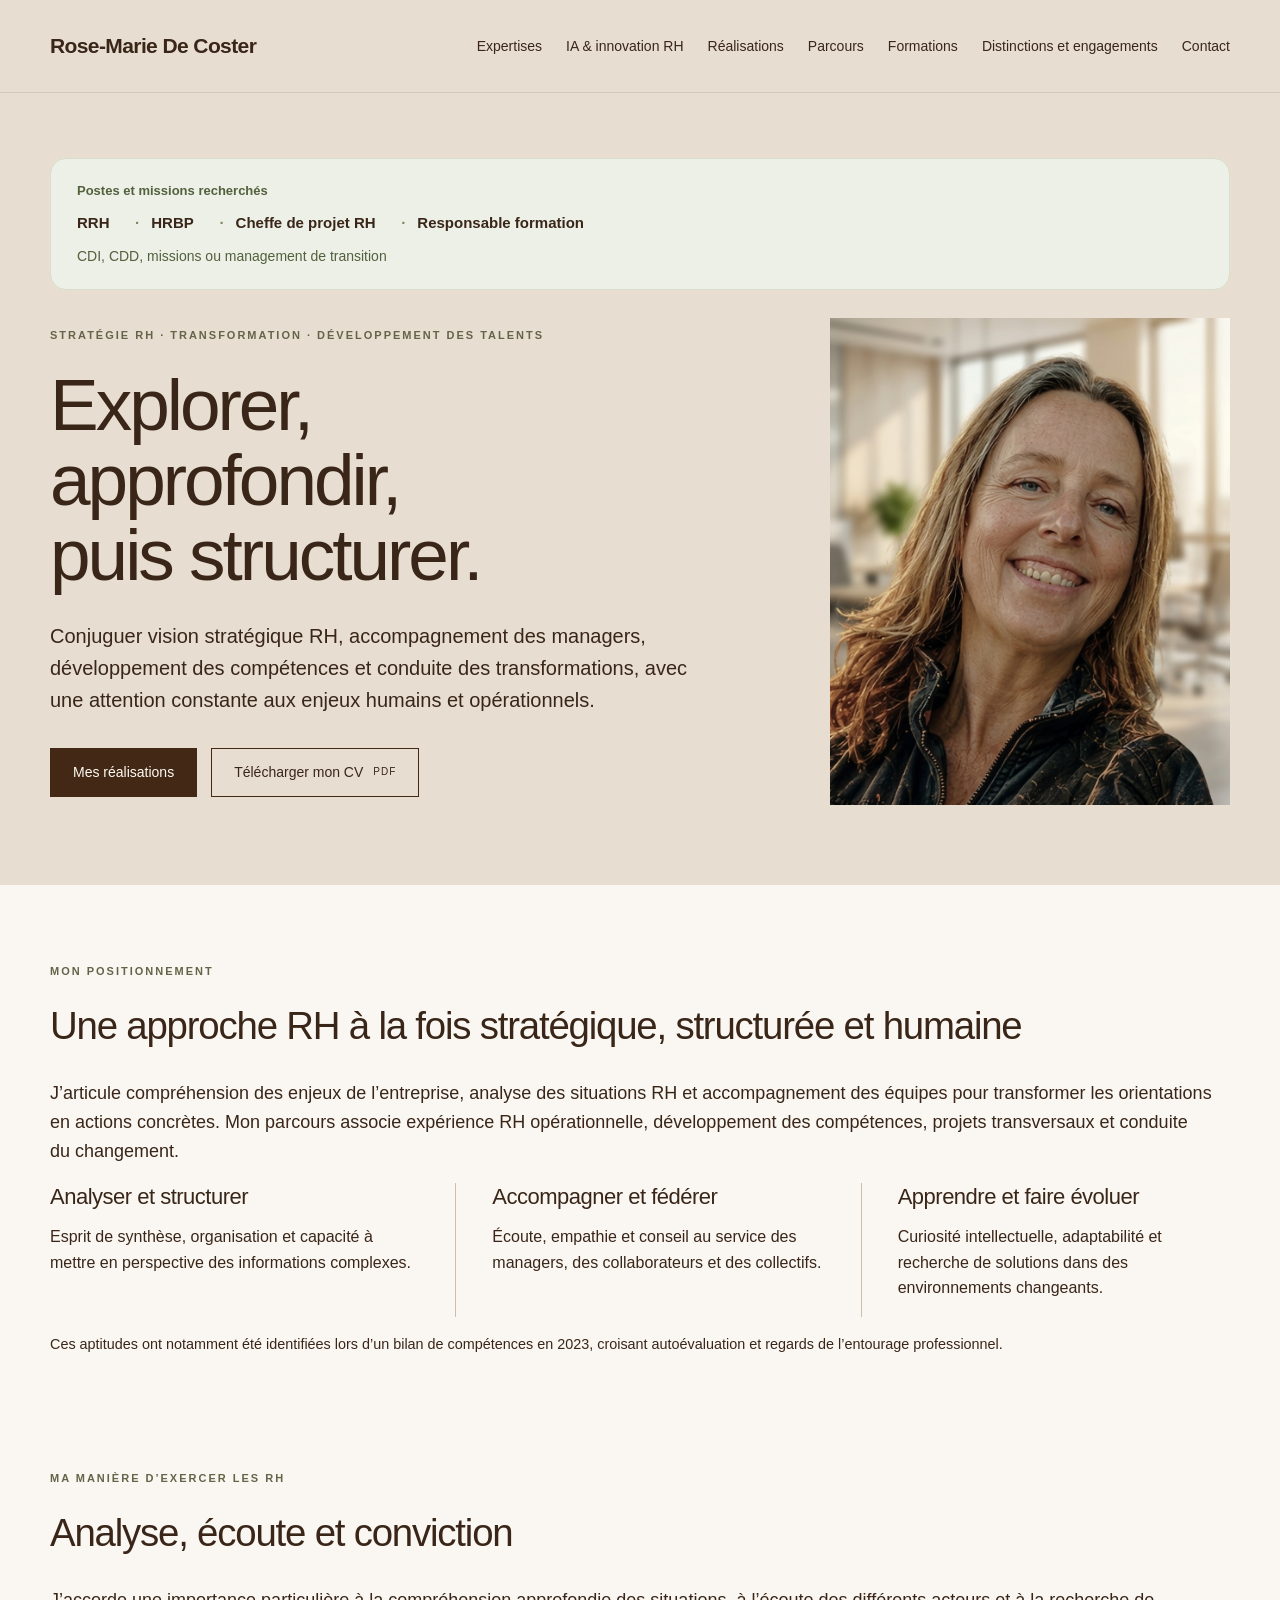
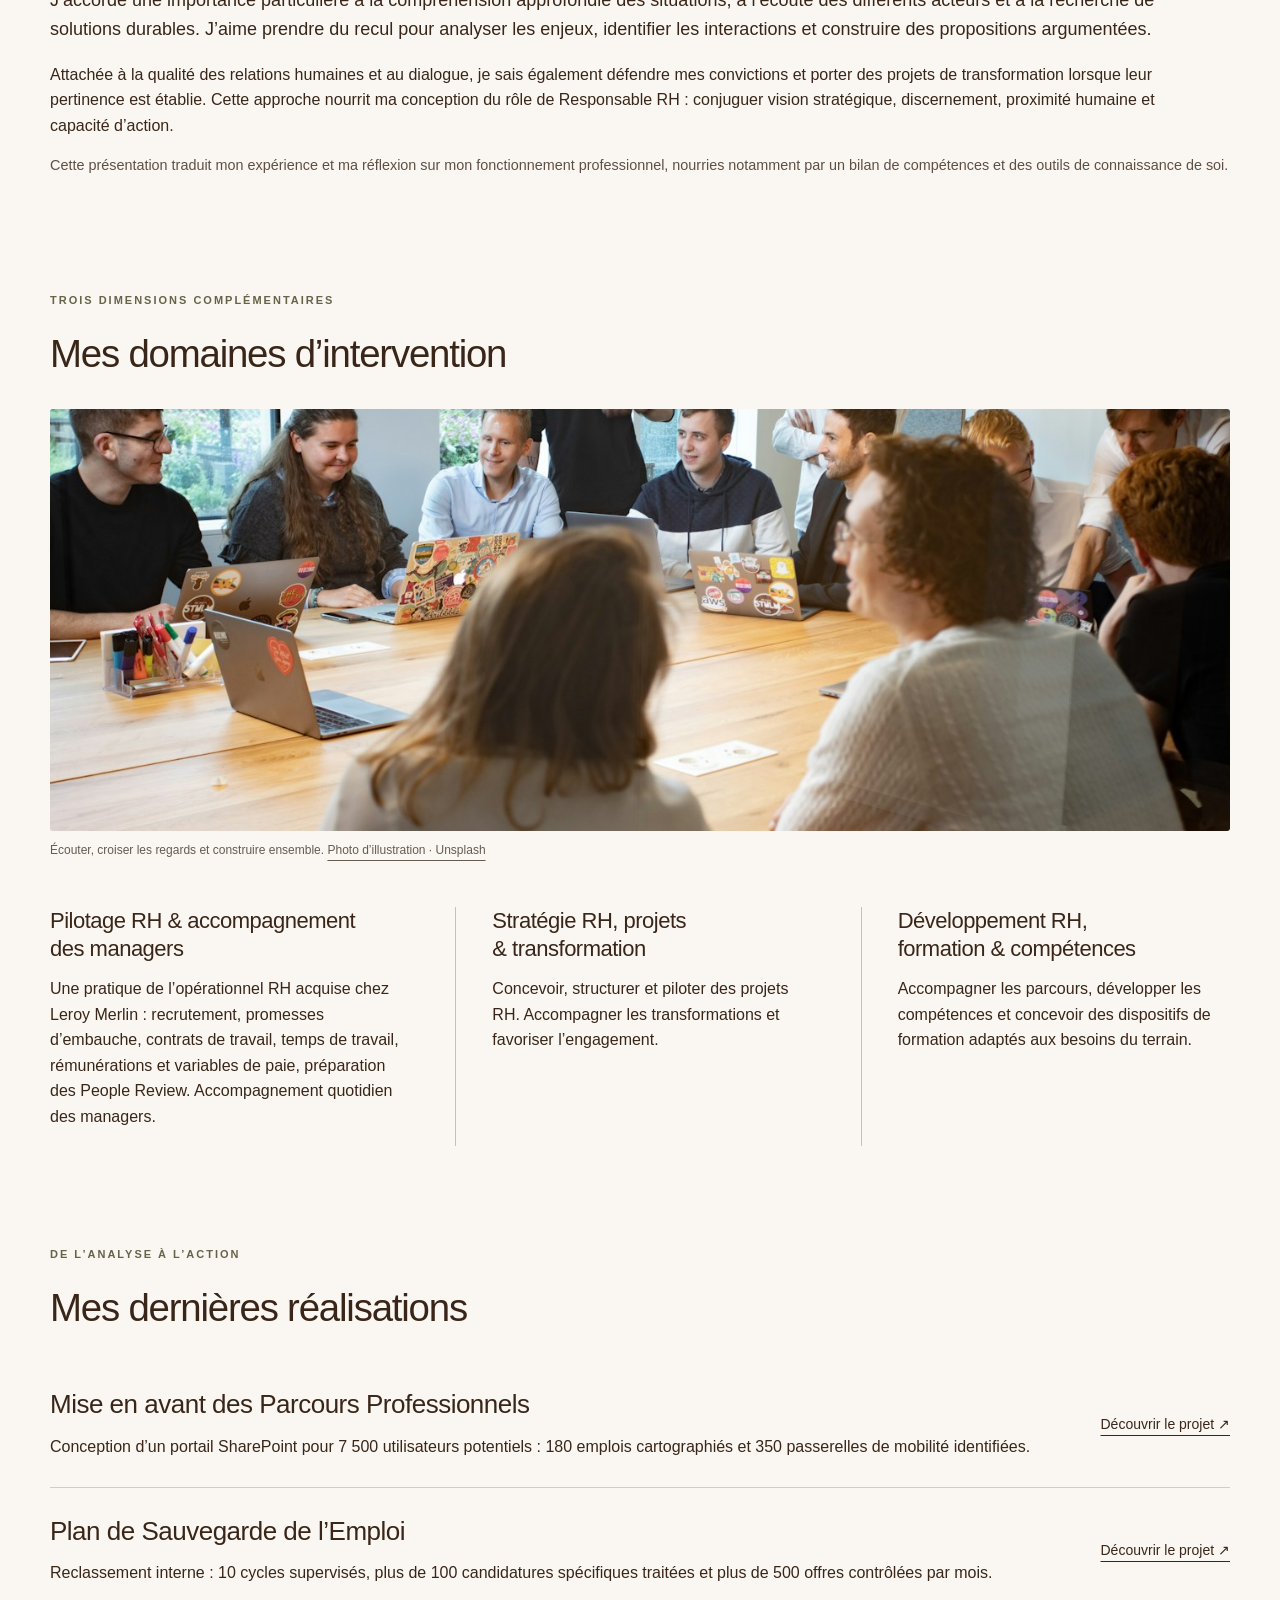
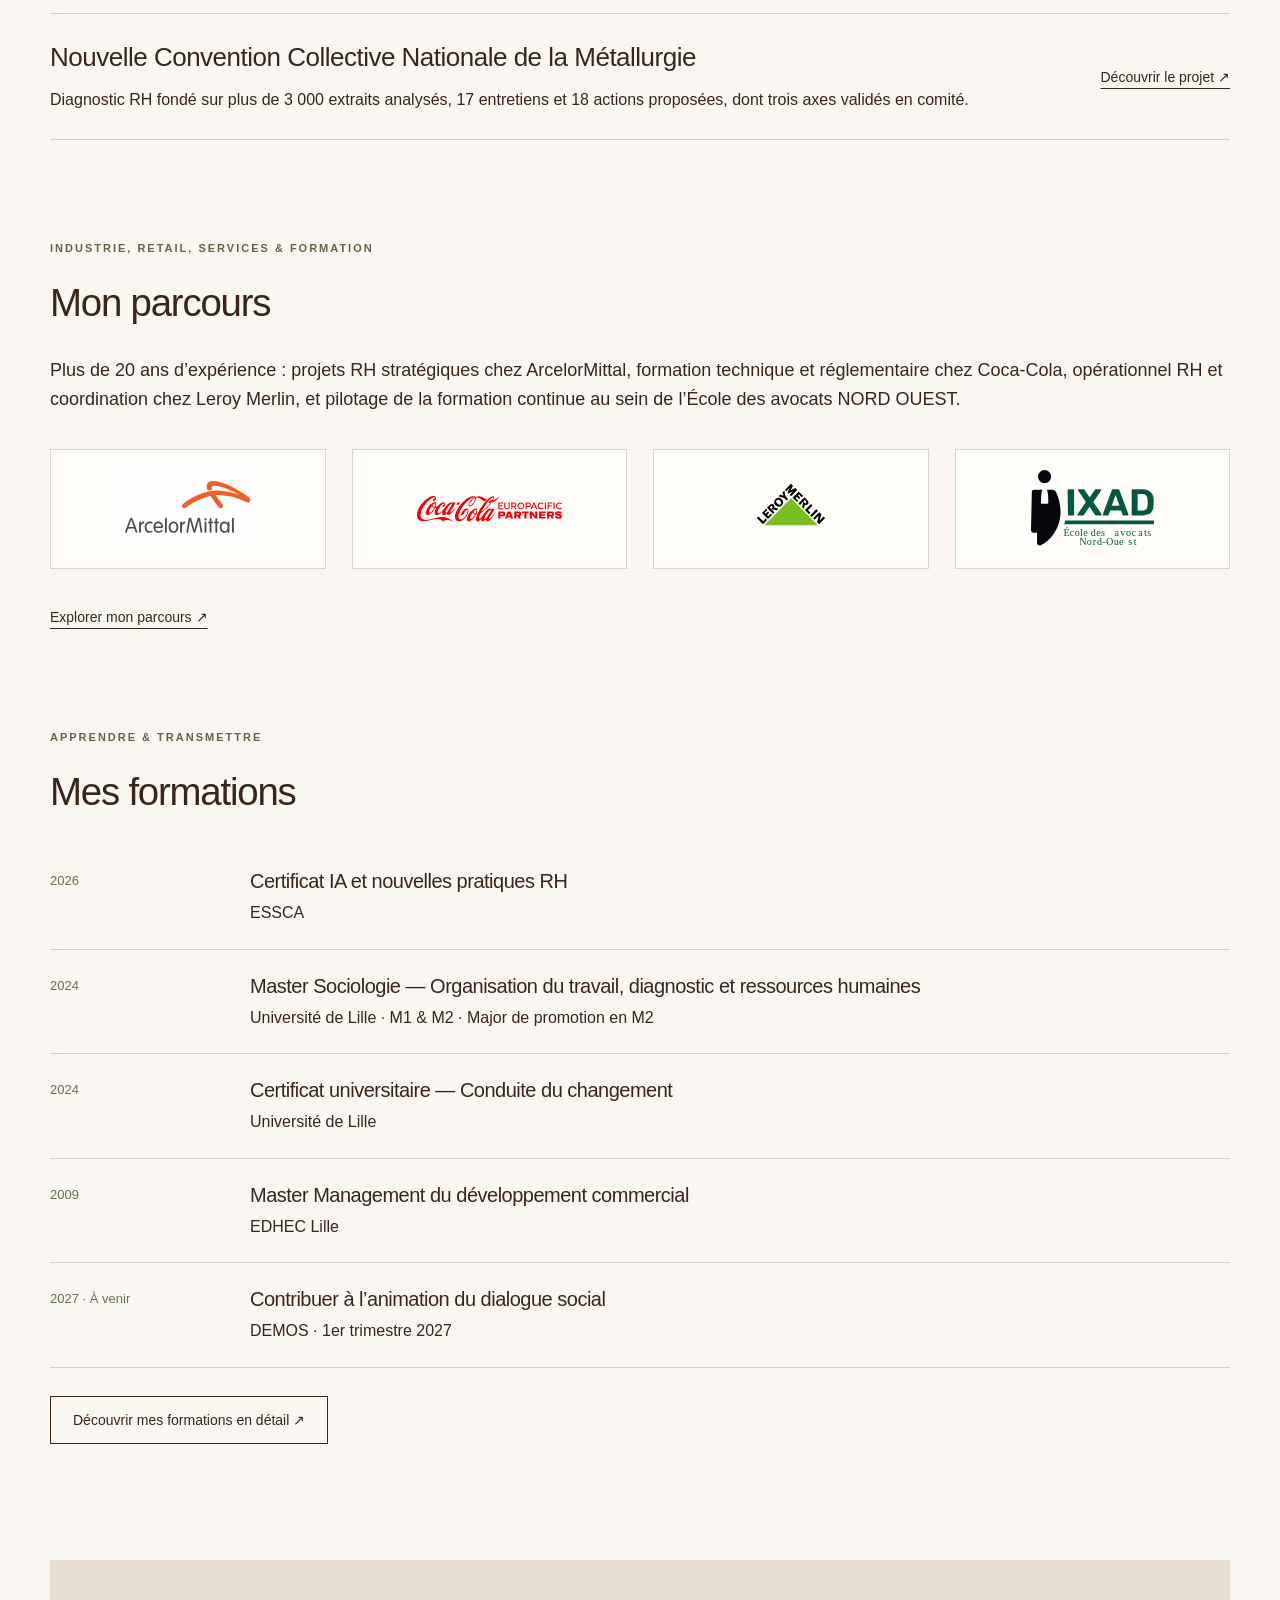
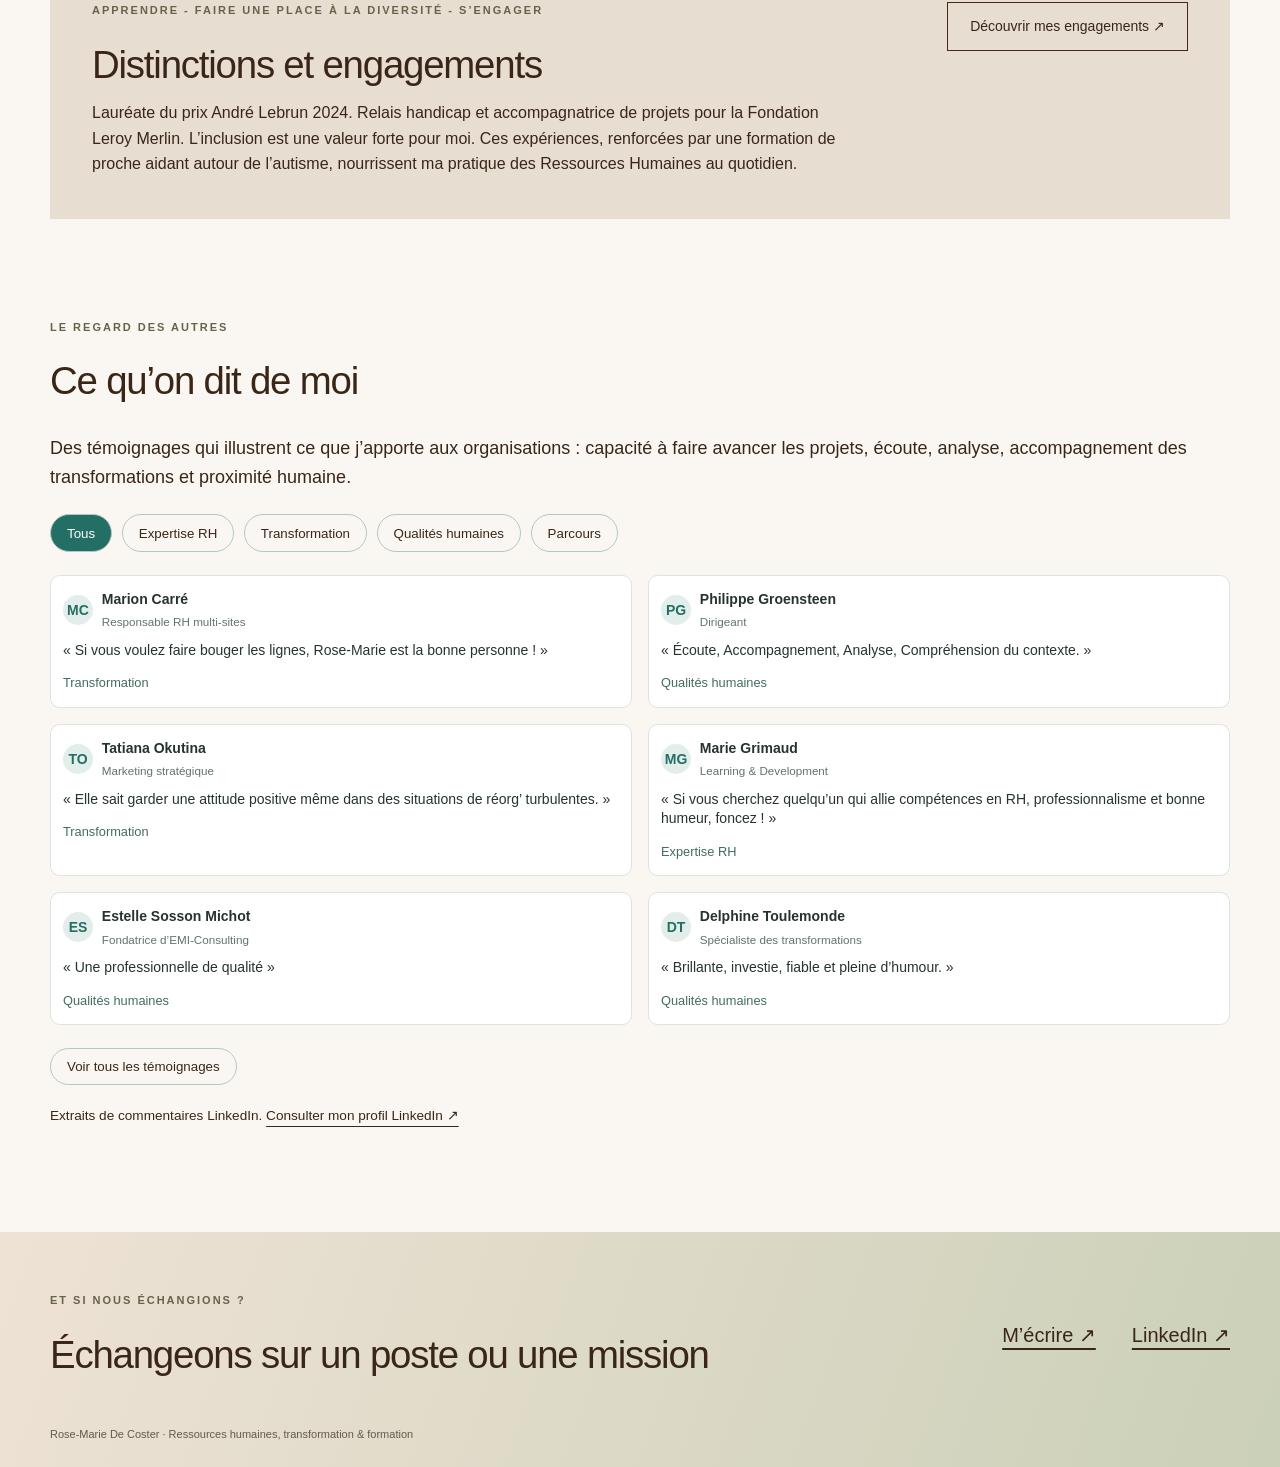
==== commit 1a23868b: "Préciser postes et missions recherchés et aligner les quatre intitulés" ====
--- a/index.html
+++ b/index.html
@@ -1,4 +1,4 @@
-<!doctype html><html lang="fr"><head><meta charset="utf-8"><meta name="viewport" content="width=device-width,initial-scale=1"><meta name="description" content="Rose-Marie De Coster : ressources humaines, projets et transformation, formation et développement des compétences."><title>Accueil | Rose-Marie De Coster</title><link rel="stylesheet" href="assets/style.css?v=20261111-3"><script src="assets/site.js" defer></script><style>.hero .hero-grid{row-gap:28px}.target-roles{grid-column:1/-1;min-width:0;margin:0;padding:22px 26px;background:#edf0e6;border:1px solid #d9dfcd;border-radius:16px}.target-roles ul{align-items:center}.target-roles-label{margin:0 0 10px;font-size:13px;font-weight:600;color:#52603d}.target-roles ul{display:flex;flex-wrap:wrap;gap:8px;list-style:none;padding:0;margin:0}.target-roles li{max-width:100%;padding:0;border:0;background:transparent;color:#392619;font-size:15px;font-weight:600;line-height:1.5}.target-roles li+li:before{content:'·';color:#7c8967;margin-right:12px}@media(max-width:600px){.target-roles{padding:18px}.target-roles li+li:before{content:none}}.target-roles abbr{text-decoration:none}@media(min-width:1000px){.target-roles ul{flex-wrap:nowrap}.target-roles li{white-space:nowrap}}.target-modalities{margin:12px 0 0;font-size:14px;line-height:1.5;color:#52603d}#contact .contact>div:first-child{min-width:0}#contact .contact-links{flex-shrink:0}@media(max-width:1050px){#contact .contact{flex-wrap:wrap}}</style></head><body><a class="skip" href="#contenu">Aller au contenu</a><header><div class="nav wrap"><a class="brand" href="index.html">Rose-Marie De Coster</a><button class="menu-toggle" aria-expanded="false" aria-controls="navigation">Menu</button><nav id="navigation" aria-label="Navigation principale"><a href="index.html#expertises">Expertises</a><a href="ia-innovation-rh.html">IA & innovation RH</a><a href="index.html#realisations">Réalisations</a><a href="index.html#parcours">Parcours</a><a href="index.html#formations">Formations</a><a href="index.html#distinction">Distinctions et engagements</a><a href="index.html#contact">Contact</a></nav></div></header><main id="contenu"><section class="hero"><div class="wrap hero-grid"><div class="target-roles"><p class="target-roles-label">Postes &amp; missions</p><ul aria-label="Postes et missions possibles"><li>RRH</li><li><abbr title="Human Resources Business Partner">HRBP</abbr></li><li>Cheffe de projet RH</li><li>Responsable formation</li></ul><p class="target-modalities">CDI, CDD, missions ou management de transition</p></div><div><p class="eyebrow">STRATÉGIE RH · TRANSFORMATION · DÉVELOPPEMENT DES TALENTS</p><h1>Explorer,<br>approfondir,<br>puis structurer.</h1><p class="lead">Conjuguer vision stratégique RH, accompagnement des managers, développement des compétences et conduite des transformations, avec une attention constante aux enjeux humains et opérationnels.</p><div class="actions"><a class="button" href="#realisations">Mes réalisations</a><a class="button secondary" href="assets/CV_Rose_Marie_De_Coster.pdf?v=20261109" download>Télécharger mon CV <span class="file-type">PDF</span></a></div></div><figure class="portrait portrait-photo"><img src="assets/portrait-rose-marie.jpeg" width="928" height="1130" alt="Portrait de Rose-Marie De Coster" fetchpriority="high"></figure></div></section>
+<!doctype html><html lang="fr"><head><meta charset="utf-8"><meta name="viewport" content="width=device-width,initial-scale=1"><meta name="description" content="Rose-Marie De Coster : ressources humaines, projets et transformation, formation et développement des compétences."><title>Accueil | Rose-Marie De Coster</title><link rel="stylesheet" href="assets/style.css?v=20261111-3"><script src="assets/site.js" defer></script><style>.hero .hero-grid{row-gap:28px}.target-roles{grid-column:1/-1;min-width:0;margin:0;padding:22px 26px;background:#edf0e6;border:1px solid #d9dfcd;border-radius:16px}.target-roles ul{align-items:center}.target-roles-label{margin:0 0 10px;font-size:13px;font-weight:600;color:#52603d}.target-roles ul{display:flex;flex-wrap:wrap;gap:8px;list-style:none;padding:0;margin:0}.target-roles li{max-width:100%;padding:0;border:0;background:transparent;color:#392619;font-size:15px;font-weight:600;line-height:1.5}.target-roles li+li:before{content:'·';color:#7c8967;margin-right:12px}@media(max-width:600px){.target-roles{padding:18px}.target-roles li+li:before{content:none}}.target-roles abbr{text-decoration:none}@media(min-width:650px){.target-roles ul{flex-wrap:nowrap;gap:clamp(10px,2vw,28px)}.target-roles li{white-space:nowrap;font-size:clamp(12px,1.35vw,15px)}.target-roles li+li:before{margin-right:clamp(6px,1vw,12px)}}.target-modalities{margin:12px 0 0;font-size:14px;line-height:1.5;color:#52603d}#contact .contact>div:first-child{min-width:0}#contact .contact-links{flex-shrink:0}@media(max-width:1050px){#contact .contact{flex-wrap:wrap}}</style></head><body><a class="skip" href="#contenu">Aller au contenu</a><header><div class="nav wrap"><a class="brand" href="index.html">Rose-Marie De Coster</a><button class="menu-toggle" aria-expanded="false" aria-controls="navigation">Menu</button><nav id="navigation" aria-label="Navigation principale"><a href="index.html#expertises">Expertises</a><a href="ia-innovation-rh.html">IA & innovation RH</a><a href="index.html#realisations">Réalisations</a><a href="index.html#parcours">Parcours</a><a href="index.html#formations">Formations</a><a href="index.html#distinction">Distinctions et engagements</a><a href="index.html#contact">Contact</a></nav></div></header><main id="contenu"><section class="hero"><div class="wrap hero-grid"><div class="target-roles"><p class="target-roles-label">Postes et missions recherchés</p><ul aria-label="Postes et missions possibles"><li>RRH</li><li><abbr title="Human Resources Business Partner">HRBP</abbr></li><li>Cheffe de projet RH</li><li>Responsable formation</li></ul><p class="target-modalities">CDI, CDD, missions ou management de transition</p></div><div><p class="eyebrow">STRATÉGIE RH · TRANSFORMATION · DÉVELOPPEMENT DES TALENTS</p><h1>Explorer,<br>approfondir,<br>puis structurer.</h1><p class="lead">Conjuguer vision stratégique RH, accompagnement des managers, développement des compétences et conduite des transformations, avec une attention constante aux enjeux humains et opérationnels.</p><div class="actions"><a class="button" href="#realisations">Mes réalisations</a><a class="button secondary" href="assets/CV_Rose_Marie_De_Coster.pdf?v=20261109" download>Télécharger mon CV <span class="file-type">PDF</span></a></div></div><figure class="portrait portrait-photo"><img src="assets/portrait-rose-marie.jpeg" width="928" height="1130" alt="Portrait de Rose-Marie De Coster" fetchpriority="high"></figure></div></section>
 <section class="wrap section" id="profil-professionnel"><p class="eyebrow">MON POSITIONNEMENT</p><h2>Une approche RH à la fois stratégique, structurée et humaine</h2><p class="intro">J’articule compréhension des enjeux de l’entreprise, analyse des situations RH et accompagnement des équipes pour transformer les orientations en actions concrètes. Mon parcours associe expérience RH opérationnelle, développement des compétences, projets transversaux et conduite du changement.</p><div class="expertises"><article><h3>Analyser et structurer</h3><p>Esprit de synthèse, organisation et capacité à mettre en perspective des informations complexes.</p></article><article><h3>Accompagner et fédérer</h3><p>Écoute, empathie et conseil au service des managers, des collaborateurs et des collectifs.</p></article><article><h3>Apprendre et faire évoluer</h3><p>Curiosité intellectuelle, adaptabilité et recherche de solutions dans des environnements changeants.</p></article></div><p style="margin-top:1rem;font-size:.9rem">Ces aptitudes ont notamment été identifiées lors d’un bilan de compétences en 2023, croisant autoévaluation et regards de l’entourage professionnel.</p></section><section class="wrap section" id="approche-rh"><p class="eyebrow">MA MANIÈRE D’EXERCER LES RH</p><h2>Analyse, écoute et conviction</h2><p class="intro">J’accorde une importance particulière à la compréhension approfondie des situations, à l’écoute des différents acteurs et à la recherche de solutions durables. J’aime prendre du recul pour analyser les enjeux, identifier les interactions et construire des propositions argumentées.</p><p>Attachée à la qualité des relations humaines et au dialogue, je sais également défendre mes convictions et porter des projets de transformation lorsque leur pertinence est établie. Cette approche nourrit ma conception du rôle de Responsable RH : conjuguer vision stratégique, discernement, proximité humaine et capacité d’action.</p><p style="font-size:.9rem;opacity:.8">Cette présentation traduit mon expérience et ma réflexion sur mon fonctionnement professionnel, nourries notamment par un bilan de compétences et des outils de connaissance de soi.</p></section><section class="wrap section" id="expertises"><p class="eyebrow">TROIS DIMENSIONS COMPLÉMENTAIRES</p><h2>Mes domaines d’intervention</h2><figure class="editorial-photo"><img src="assets/illustration-collectif.jpg" alt="Équipe réunie autour d’une table pour échanger" width="1400" height="700" loading="lazy"><figcaption>Écouter, croiser les regards et construire ensemble. <a href="https://unsplash.com/photos/DZkYOtfxEvU" target="_blank" rel="noopener noreferrer">Photo d’illustration · Unsplash</a></figcaption></figure><div class="expertises">
 <article><h3>Pilotage RH & accompagnement des managers</h3><p>Une pratique de l’opérationnel RH acquise chez Leroy Merlin : recrutement, promesses d’embauche, contrats de travail, temps de travail, rémunérations et variables de paie, préparation des People Review. Accompagnement quotidien des managers.</p></article>
 <article><h3>Stratégie RH, projets & transformation</h3><p>Concevoir, structurer et piloter des projets RH. Accompagner les transformations et favoriser l’engagement.</p></article>
